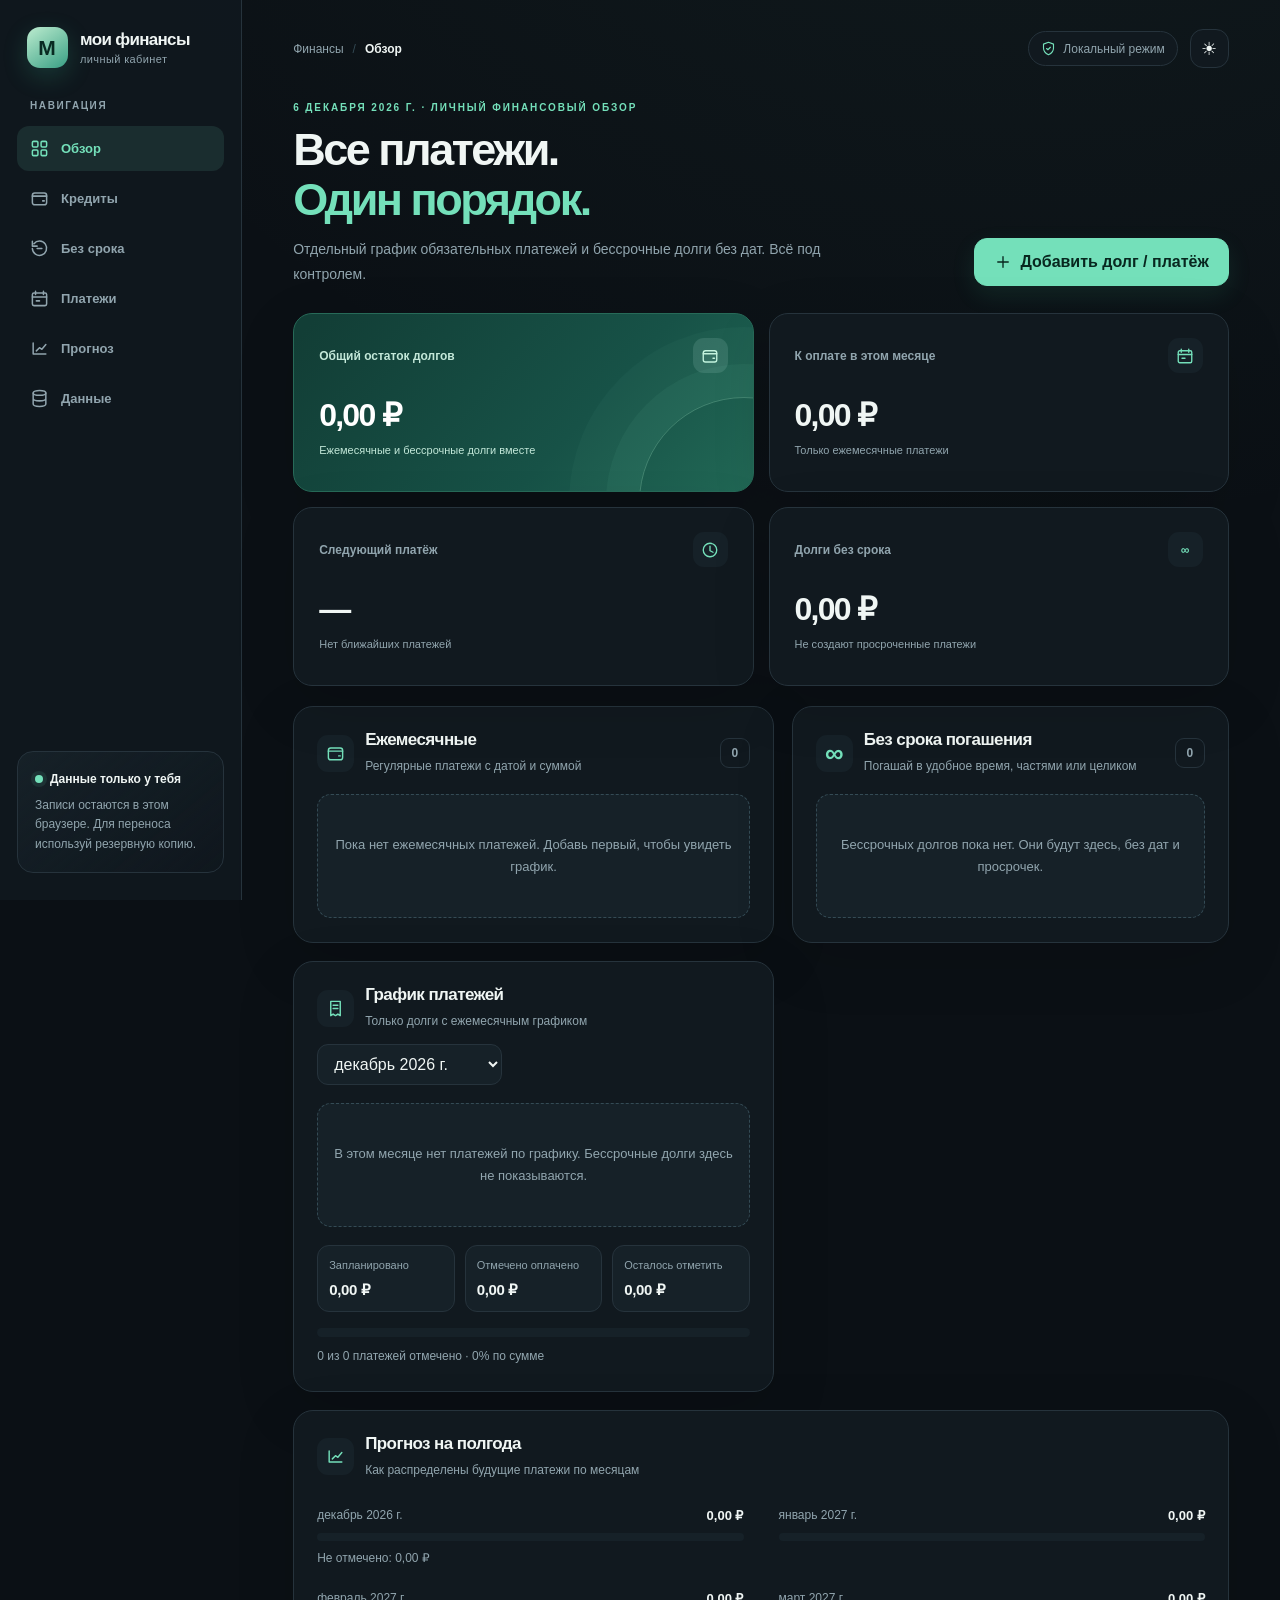
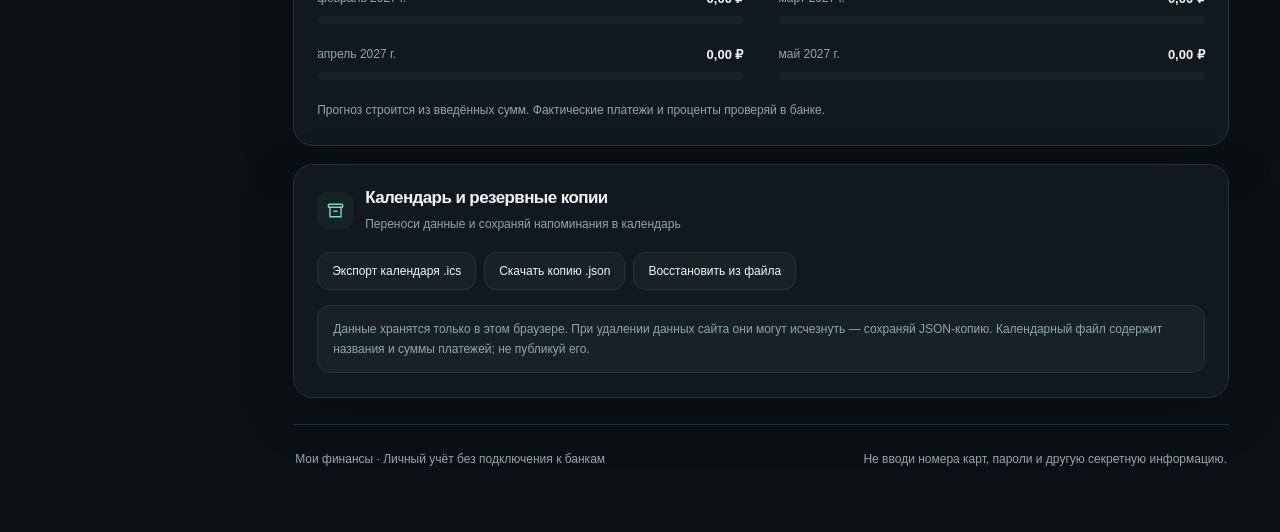
==== moi-finansy/index.html @ b788a139 "Separate monthly payment schedules from open-ended debts with partial repayments" ====
<!doctype html><html lang="ru"><head><meta charset="utf-8"><meta name="viewport" content="width=device-width,initial-scale=1"><meta name="theme-color" content="#0b1118"><title>Мои финансы</title><style>

:root{
  --bg:#0b1015;--surface:#11191f;--surface-2:#162128;--surface-hover:#1b2a31;
  --line:#26333c;--line-bright:#344b55;--text:#f0f6f4;--muted:#91a5ae;
  --accent:#74e0ba;--accent-2:#37b88f;--accent-dark:#08271f;
  --gold:#ebc17c;--danger:#ff9a92;--warning:#f8c976;
  --shadow:0 18px 60px rgba(0,0,0,.13);
  font-family:Inter,-apple-system,BlinkMacSystemFont,"Segoe UI",sans-serif;
  color:var(--text);background:var(--bg);color-scheme:dark
}
:root[data-theme="light"]{
  --bg:#f4f7f5;--surface:#ffffff;--surface-2:#f0f6f3;--surface-hover:#e8f1ec;
  --line:#dce6e1;--line-bright:#c3d9d0;--text:#132a29;--muted:#627b76;
  --accent:#117b5d;--accent-2:#139572;--accent-dark:#e3f5ed;
  --gold:#a9732a;--danger:#b33a31;--warning:#9d6916;
  --shadow:0 16px 35px rgba(35,65,54,.055);color-scheme:light
}
*,*::before,*::after{box-sizing:border-box}
html{scroll-behavior:smooth;scroll-padding-top:28px}
body{margin:0;min-height:100vh;background:radial-gradient(circle at 80% -30%,rgba(81,154,131,.1),transparent 40%),var(--bg)}
button,input,select{font:inherit}
button{cursor:pointer;border:1px solid transparent;border-radius:12px;padding:11px 14px;background:var(--surface-2);color:var(--text);transition:background .2s,transform .2s,border .2s}
button:hover{background:var(--surface-hover);border-color:var(--line-bright)}
button:active{transform:translateY(1px)}
button:focus-visible,input:focus-visible,select:focus-visible,a:focus-visible{outline:2px solid var(--accent);outline-offset:3px}
button.primary{background:var(--accent);border-color:var(--accent);color:var(--accent-dark);font-weight:750}
:root[data-theme="light"] button.primary{color:#fff}
button.primary:hover{filter:brightness(1.07);background:var(--accent)}
button.danger{color:var(--danger)}
button.danger:hover{background:rgba(230,87,81,.08);border-color:rgba(230,87,81,.3)}
a{color:inherit;text-decoration:none}
a:hover{color:var(--accent)}
.shell{display:grid;grid-template-columns:242px minmax(0,1fr);min-height:100vh}
.sidebar{position:sticky;top:0;height:100vh;padding:27px 17px;display:flex;flex-direction:column;gap:32px;border-right:1px solid var(--line);background:rgba(17,25,31,.87)}
:root[data-theme="light"] .sidebar{background:#fff}
.brand{display:flex;align-items:center;gap:12px;padding:0 10px}
.brand-mark{height:41px;width:41px;flex:none;border-radius:13px;display:grid;place-items:center;background:linear-gradient(145deg,#bceccf,#399f84);color:#092a22;font-size:21px;font-weight:850;box-shadow:0 8px 24px rgba(55,184,143,.22);letter-spacing:-.1em;padding-right:3px}
.brand-title{display:block;font-size:17px;letter-spacing:-.04em;font-weight:800}
.brand-sub{display:block;color:var(--muted);font-size:11px;letter-spacing:.035em;margin-top:3px}
.nav{display:flex;flex-direction:column;gap:5px}
.nav-group-title{padding:0 13px 10px;font-size:10px;letter-spacing:.16em;text-transform:uppercase;font-weight:800;color:var(--muted)}
.nav a{min-height:45px;display:flex;align-items:center;gap:12px;padding:12px 13px;border-radius:12px;color:var(--muted);font-weight:600;font-size:13px;transition:.2s}
.nav a:hover{color:var(--text);background:var(--surface-hover)}
.nav a.active{color:var(--accent);background:rgba(116,224,186,.11)}
:root[data-theme="light"] .nav a.active{background:#e6f5ee}
.nav svg{width:19px;height:19px;flex:none;stroke-width:1.9}
.side-bottom{margin-top:auto;padding:17px;border:1px solid var(--line);border-radius:16px;background:linear-gradient(140deg,var(--surface-2),transparent)}
.side-bottom .status-dot{display:inline-block;width:8px;height:8px;border-radius:50%;background:var(--accent);box-shadow:0 0 0 4px rgba(116,224,186,.09);margin-right:7px}
.side-bottom strong{font-size:12px}
.side-bottom p{color:var(--muted);font-size:12px;line-height:1.65;margin:9px 0 0}
.content{min-width:0;width:100%;max-width:1480px;margin:0 auto;padding:29px clamp(20px,4vw,65px) 54px}
.topbar{display:flex;align-items:center;justify-content:space-between;gap:16px;margin-bottom:34px}
.breadcrumb{font-size:12px;color:var(--muted);display:flex;align-items:center;gap:9px}
.breadcrumb .sep{color:var(--line-bright)}.breadcrumb strong{color:var(--text);font-weight:650}
.top-actions{display:flex;align-items:center;gap:12px}
.tiny-badge{display:inline-flex;align-items:center;gap:7px;border:1px solid var(--line);border-radius:999px;padding:9px 12px;background:var(--surface);font-size:12px;color:var(--muted)}
.tiny-badge svg{width:15px;height:15px;color:var(--accent)}
#themeToggle{width:39px;height:39px;padding:0;display:grid;place-items:center;border:1px solid var(--line);background:var(--surface);border-radius:13px;font-size:18px}
.hero{display:flex;justify-content:space-between;align-items:flex-end;gap:24px;margin-bottom:27px}
.eyebrow{font-size:10px;letter-spacing:.19em;text-transform:uppercase;color:var(--accent);font-weight:850;margin-bottom:12px}
h1,h2,h3,p{margin-top:0}
h1{font-size:clamp(29px,3.8vw,45px);letter-spacing:-.055em;line-height:1.1;margin-bottom:13px;font-weight:780}
h1 span{color:var(--accent)}
.hero-description{margin:0;color:var(--muted);font-size:14px;line-height:1.75;max-width:590px}
#add{display:inline-flex;align-items:center;gap:8px;white-space:nowrap;padding:14px 19px;border-radius:13px;box-shadow:0 9px 25px rgba(64,207,153,.11)}
#add svg{width:18px;height:18px}
.cards{display:grid;grid-template-columns:1.24fr 1fr 1fr;gap:15px;margin-bottom:20px}
.card{position:relative;overflow:hidden;min-height:179px;padding:24px 25px;border:1px solid var(--line);border-radius:19px;background:var(--surface);box-shadow:var(--shadow)}
.card.main-card{background:linear-gradient(132deg,#123e36 4%,#175247 62%,#27745d 120%);border-color:#276a58;color:#fff}
.card.main-card::after{position:absolute;content:"";height:210px;width:210px;right:-96px;bottom:-116px;border:1px solid rgba(178,247,209,.25);border-radius:50%;box-shadow:0 0 0 33px rgba(132,227,187,.05),0 0 0 70px rgba(132,227,187,.035)}
.metric-head{display:flex;align-items:center;justify-content:space-between;gap:8px;font-size:12px;color:var(--muted);font-weight:650}
.main-card .metric-head{color:#c3e8d9}
.metric-icon{height:35px;width:35px;border-radius:11px;display:grid;place-items:center;background:var(--surface-2);color:var(--accent)}
.metric-icon svg{width:18px;height:18px;stroke-width:1.8}
.main-card .metric-icon{background:rgba(215,250,232,.12);color:#c5f4df}
.card strong{position:relative;z-index:1;display:block;margin-top:24px;font-size:clamp(21px,2.5vw,32px);letter-spacing:-.055em;line-height:1.13;overflow-wrap:anywhere;font-weight:750}
.card .metric-caption{display:block;margin-top:11px;font-size:11px;color:var(--muted);min-height:16px}
.main-card .metric-caption{color:#c3e8d9}
.dashboard-grid{display:grid;grid-template-columns:1.1fr 1fr;gap:18px;align-items:start}
.panel{min-width:0;background:var(--surface);border:1px solid var(--line);border-radius:20px;padding:23px 23px 24px;box-shadow:var(--shadow)}
.panel[hidden]{display:none}
#alertsPanel{grid-column:1/-1;border-color:rgba(244,192,114,.27);background:linear-gradient(120deg,rgba(249,189,89,.055),var(--surface) 55%)}
.panel-head{display:flex;align-items:center;justify-content:space-between;gap:12px;margin-bottom:18px;flex-wrap:wrap}
.panel-heading{display:flex;align-items:center;gap:11px}
.section-icon{display:grid;place-items:center;width:37px;height:37px;flex:none;border-radius:11px;background:var(--surface-2);color:var(--accent)}
.section-icon svg{width:19px;height:19px}
h2{font-size:17px;font-weight:750;letter-spacing:-.035em;margin:0}
.panel-sub{color:var(--muted);font-size:12px;line-height:1.6;margin:7px 0 0}
.count-bubble{font-size:12px;font-weight:750;min-width:30px;text-align:center;padding:7px 10px;border:1px solid var(--line);border-radius:9px;color:var(--muted)}
#alertsPanel .section-icon{color:var(--warning);background:rgba(248,201,118,.1)}
#credits,#schedule{gap:10px}
.stack{display:grid;gap:10px}
.item{border:1px solid var(--line);border-radius:14px;padding:15px 16px;background:var(--surface-2);display:flex;align-items:center;justify-content:space-between;gap:14px;transition:border .2s,background .2s}
.item:hover{border-color:var(--line-bright)}
.item strong{font-size:13px;line-height:1.4;overflow-wrap:anywhere}
.item p{font-size:12px;line-height:1.65;margin:5px 0 0;color:var(--muted)}
.item .actions{display:flex;gap:6px;flex-wrap:wrap;justify-content:flex-end}
.item button{background:var(--surface);font-size:12px;padding:9px 11px;border:1px solid var(--line);white-space:nowrap}
.item button.primary{background:var(--accent);border-color:var(--accent);color:var(--accent-dark)}
:root[data-theme="light"] .item button.primary{color:#fff}
.empty{color:var(--muted);text-align:center;padding:39px 15px;border:1px dashed var(--line-bright);border-radius:14px;background:var(--surface-2);font-size:13px;line-height:1.7}
select{background:var(--surface-2);color:var(--text);border:1px solid var(--line);border-radius:11px;padding:10px 12px;max-width:100%;min-width:185px;outline:0}
input{background:var(--surface-2);color:var(--text);border:1px solid var(--line-bright);border-radius:11px;padding:12px 13px;width:100%}
input::placeholder{color:var(--muted)}
.progress{height:9px;background:var(--surface-2);border-radius:99px;overflow:hidden;margin-top:16px}
.progress>div{height:100%;background:linear-gradient(90deg,var(--accent-2),var(--accent));border-radius:99px;transition:width .3s}
.note{color:var(--muted);font-size:12px;line-height:1.7}
#monthStats .stat-grid{display:grid;grid-template-columns:repeat(3,minmax(0,1fr));gap:10px}
#monthStats .stat-cell{border:1px solid var(--line);border-radius:12px;background:var(--surface-2);padding:12px 11px;display:flex;flex-direction:column;gap:8px}
#monthStats .stat-cell span{font-size:11px;color:var(--muted);line-height:1.4}
#monthStats .stat-cell strong{font-size:15px;font-weight:750;letter-spacing:-.025em;overflow-wrap:anywhere}
#monthStats p{margin:9px 0 0}
.alert-line{padding:13px 0;border-top:1px solid var(--line);display:flex;align-items:center;justify-content:space-between;gap:12px}
.alert-line:first-child{border-top:0}
.alert-line strong{font-size:13px;overflow-wrap:anywhere}
.alert-line p{margin:5px 0 0}
.state-past{font-size:11px;color:var(--danger);margin-top:6px}
.state-soon{font-size:11px;color:var(--warning);margin-top:6px}
#forecastPanel,#backupPanel{grid-column:1/-1}
#forecast{display:grid;grid-template-columns:repeat(2,minmax(0,1fr));gap:3px 35px}
.forecast-line{padding:10px 0}
.forecast-head{display:flex;justify-content:space-between;gap:12px;font-size:12px;color:var(--muted)}
.forecast-head strong{color:var(--text);white-space:nowrap;font-size:13px}
.forecast-track{height:8px;border-radius:99px;background:var(--surface-2);margin-top:10px;overflow:hidden}
.forecast-track>div{background:linear-gradient(90deg,#279d7c,var(--accent));height:100%;border-radius:99px}
.forecast-line .note{margin-top:7px}
.toolbar{display:flex;gap:8px;flex-wrap:wrap}
.toolbar button{border:1px solid var(--line);font-size:12px}
.data-footer{background:var(--surface-2);border:1px solid var(--line);border-radius:13px;padding:13px 15px;margin-top:15px}
.data-footer .note{margin:0}
.footer{padding:24px 2px 8px;display:flex;justify-content:space-between;gap:15px;flex-wrap:wrap;border-top:1px solid var(--line);margin-top:26px}
.footer p{margin:0}
dialog{background:var(--surface);color:var(--text);border:1px solid var(--line-bright);border-radius:21px;padding:27px;width:min(94vw,500px);max-height:92vh;overflow-y:auto;box-shadow:0 32px 100px #0007}
dialog::backdrop{background:rgba(0,0,0,.72);backdrop-filter:blur(5px)}
form{display:grid;gap:14px}
form h2{font-size:21px;margin:0 0 8px}
label{display:grid;gap:7px;color:var(--muted);font-size:12px;font-weight:650}
form menu{display:flex;justify-content:flex-end;gap:8px;padding:0;margin:10px 0 0}
form .note{margin:0}
.sr{position:absolute;width:1px;height:1px;padding:0;overflow:hidden;clip:rect(0,0,0,0);white-space:nowrap;border:0}
@media(max-width:1180px){.shell{grid-template-columns:210px minmax(0,1fr)}.sidebar{padding:24px 12px}.cards{grid-template-columns:repeat(3,minmax(0,1fr))}.card{padding:21px 18px}.content{padding:27px 26px 48px}#monthStats .stat-grid{grid-template-columns:1fr}.stat-cell{min-width:0}}
@media(max-width:900px){
 .shell{display:block}.sidebar{position:relative;height:auto;padding:16px 20px 0;border-right:0;border-bottom:1px solid var(--line);gap:15px}
 .brand{padding:0}.nav{flex-direction:row;gap:5px;overflow:auto;scrollbar-width:none;padding:0 0 10px}
 .nav::-webkit-scrollbar{display:none}.nav a{white-space:nowrap;padding:9px 12px;min-height:38px;font-size:12px}
 .nav-group-title,.side-bottom{display:none}.content{padding:24px 21px 48px}
}
@media(max-width:660px){
 .content{padding:18px 15px 40px}.topbar{margin-bottom:27px}.top-actions{gap:7px}
 .tiny-badge{font-size:10px;padding:8px 10px}.breadcrumb{font-size:11px}
 .hero{align-items:flex-start;flex-direction:column;gap:19px;margin-bottom:22px}
 h1{font-size:33px}.hero-description{font-size:13px}
 #add{width:100%;justify-content:center}
 .cards{grid-template-columns:1fr;gap:10px;margin-bottom:12px}
 .card{min-height:132px;padding:20px}.card strong{margin-top:14px;font-size:29px}.card .metric-caption{margin-top:7px}
 .dashboard-grid{grid-template-columns:1fr;gap:12px}.panel{padding:18px 16px}
 .panel-head{align-items:flex-start}.panel-sub{font-size:11px}
 #forecast{grid-template-columns:1fr}.item{flex-direction:column;align-items:flex-start;gap:11px}
 .item .actions{justify-content:flex-start;width:100%}.item button{flex:0 1 auto}
 #monthStats .stat-grid{grid-template-columns:1fr}.toolbar{width:100%}.toolbar button{flex:1 1 130px}
 .footer{font-size:11px}.sidebar{padding:14px 15px 0}
}
@media(prefers-reduced-motion:reduce){html{scroll-behavior:auto}button,.item,.progress>div{transition:none}}


/* Separate monthly commitments and flexible debts */
.cards{grid-template-columns:1.18fr 1fr 1fr 1fr}
#openPanel .section-icon{font-size:26px;font-weight:650}
#openPanel .item{background:linear-gradient(120deg,rgba(116,224,186,.06),var(--surface-2))}
.debt-meta{display:flex;gap:8px;flex-wrap:wrap;margin-top:9px}
.debt-pill{display:inline-block;padding:5px 8px;font-size:10px;border:1px solid var(--line-bright);border-radius:999px;color:var(--muted)}
.debt-pill.open{color:var(--accent);background:rgba(116,224,186,.08)}
.manual-history{font-size:11px;line-height:1.6;color:var(--muted);padding-top:7px}
.manual-history button{padding:4px 7px;font-size:10px;margin-left:6px}
#monthlyFields{display:grid;gap:14px}
#monthlyFields[hidden]{display:none!important}
#repaymentDialog h2{margin-bottom:0}
@media(max-width:1300px){.cards{grid-template-columns:repeat(2,minmax(0,1fr))}}
@media(max-width:660px){.cards{grid-template-columns:1fr}}

</style></head><body>
<div class="shell">
<aside class="sidebar" aria-label="Навигация">
 <a href="#overview" class="brand" aria-label="Мои финансы — на главную">
  <div class="brand-mark" aria-hidden="true">M</div>
  <div><span class="brand-title">мои финансы</span><span class="brand-sub">личный кабинет</span></div>
 </a>
 <nav class="nav" aria-label="Разделы сайта">
  <div class="nav-group-title">Навигация</div>
  <a class="active" href="#overview"><svg viewBox="0 0 24 24" width="20" height="20" stroke-width="1.8" aria-hidden="true" fill="none" stroke="currentColor" stroke-linecap="round" stroke-linejoin="round"><rect x="3" y="3" width="7" height="7" rx="1.5"/><rect x="14" y="3" width="7" height="7" rx="1.5"/><rect x="3" y="14" width="7" height="7" rx="1.5"/><rect x="14" y="14" width="7" height="7" rx="1.5"/></svg><span>Обзор</span></a>
  <a href="#creditsPanel"><svg viewBox="0 0 24 24" width="20" height="20" stroke-width="1.8" aria-hidden="true" fill="none" stroke="currentColor" stroke-linecap="round" stroke-linejoin="round"><rect x="3" y="5" width="18" height="15" rx="3"/><path d="M3 9h18M16 15h2"/></svg><span>Кредиты</span></a>
  <a href="#openPanel"><svg viewBox="0 0 24 24" width="20" height="20" stroke-width="1.8" aria-hidden="true" fill="none" stroke="currentColor" stroke-linecap="round" stroke-linejoin="round"><path d="M3 12a9 9 0 1 0 2-6M3 3v6h6"/><path d="M9 12h6"/></svg><span>Без срока</span></a>
  <a href="#paymentsPanel"><svg viewBox="0 0 24 24" width="20" height="20" stroke-width="1.8" aria-hidden="true" fill="none" stroke="currentColor" stroke-linecap="round" stroke-linejoin="round"><rect x="3" y="5" width="18" height="16" rx="2"/><path d="M7 3v4M17 3v4M3 10h18M8 15h4"/></svg><span>Платежи</span></a>
  <a href="#forecastPanel"><svg viewBox="0 0 24 24" width="20" height="20" stroke-width="1.8" aria-hidden="true" fill="none" stroke="currentColor" stroke-linecap="round" stroke-linejoin="round"><path d="M4 19V5M4 19h16M8 15l4-4 3 2 5-6"/></svg><span>Прогноз</span></a>
  <a href="#backupPanel"><svg viewBox="0 0 24 24" width="20" height="20" stroke-width="1.8" aria-hidden="true" fill="none" stroke="currentColor" stroke-linecap="round" stroke-linejoin="round"><ellipse cx="12" cy="5" rx="8" ry="3"/><path d="M4 5v14c0 1.7 3.6 3 8 3s8-1.3 8-3V5M4 12c0 1.7 3.6 3 8 3s8-1.3 8-3"/></svg><span>Данные</span></a>
 </nav>
 <div class="side-bottom"><div><span class="status-dot"></span><strong>Данные только у тебя</strong></div><p>Записи остаются в этом браузере. Для переноса используй резервную копию.</p></div>
</aside>
<main class="content" id="overview">
 <div class="topbar">
  <div class="breadcrumb"><span>Финансы</span><span class="sep">/</span><strong>Обзор</strong></div>
  <div class="top-actions"><span class="tiny-badge"><svg viewBox="0 0 24 24" width="20" height="20" stroke-width="1.8" aria-hidden="true" fill="none" stroke="currentColor" stroke-linecap="round" stroke-linejoin="round"><path d="M12 22s8-4 8-11V5l-8-3-8 3v6c0 7 8 11 8 11Z"/><path d="m9 12 2 2 4-4"/></svg><span>Локальный режим</span></span><button id="themeToggle" title="Переключить тему" aria-label="Переключить цветовую тему">☀</button></div>
 </div>
 <header class="hero">
  <div><div class="eyebrow" id="todayText">Личный финансовый обзор</div><h1>Все платежи.<br><span>Один порядок.</span></h1><p class="hero-description">Отдельный график обязательных платежей и бессрочные долги без дат. Всё под контролем.</p></div>
  <button class="primary" id="add"><svg viewBox="0 0 24 24" width="20" height="20" stroke-width="1.8" aria-hidden="true" fill="none" stroke="currentColor" stroke-linecap="round" stroke-linejoin="round"><path d="M12 5v14M5 12h14"/></svg> Добавить долг / платёж</button>
 </header>
 <section class="cards" aria-label="Главные показатели">
  <div class="card main-card"><div class="metric-head"><span>Общий остаток долгов</span><span class="metric-icon"><svg viewBox="0 0 24 24" width="20" height="20" stroke-width="1.8" aria-hidden="true" fill="none" stroke="currentColor" stroke-linecap="round" stroke-linejoin="round"><rect x="3" y="5" width="18" height="15" rx="3"/><path d="M3 9h18M16 15h2"/></svg></span></div><strong id="total">0 ₽</strong><span class="metric-caption">Ежемесячные и бессрочные долги вместе</span></div>
  <div class="card"><div class="metric-head"><span>К оплате в этом месяце</span><span class="metric-icon"><svg viewBox="0 0 24 24" width="20" height="20" stroke-width="1.8" aria-hidden="true" fill="none" stroke="currentColor" stroke-linecap="round" stroke-linejoin="round"><rect x="3" y="5" width="18" height="16" rx="2"/><path d="M7 3v4M17 3v4M3 10h18M8 15h4"/></svg></span></div><strong id="monthly">0 ₽</strong><span class="metric-caption">Только ежемесячные платежи</span></div>
  <div class="card"><div class="metric-head"><span>Следующий платёж</span><span class="metric-icon"><svg viewBox="0 0 24 24" width="20" height="20" stroke-width="1.8" aria-hidden="true" fill="none" stroke="currentColor" stroke-linecap="round" stroke-linejoin="round"><circle cx="12" cy="12" r="9"/><path d="M12 7v6l4 2"/></svg></span></div><strong id="next">—</strong><span class="metric-caption" id="nextLabel">Только платежи по графику</span></div>
  <div class="card"><div class="metric-head"><span>Долги без срока</span><span class="metric-icon">∞</span></div><strong id="openTotal">0 ₽</strong><span class="metric-caption">Не создают просроченные платежи</span></div>
 </section>
 <div class="dashboard-grid">
  <section class="panel" id="alertsPanel" hidden><div class="panel-head"><div class="panel-heading"><span class="section-icon"><svg viewBox="0 0 24 24" width="20" height="20" stroke-width="1.8" aria-hidden="true" fill="none" stroke="currentColor" stroke-linecap="round" stroke-linejoin="round"><path d="M10.3 3.5 2.2 17.6a2 2 0 0 0 1.7 3h16.2a2 2 0 0 0 1.7-3L13.7 3.5a2 2 0 0 0-3.4 0Z"/><path d="M12 9v4M12 17h.01"/></svg></span><div><h2>Требуют внимания</h2><p class="panel-sub">Сроки ближайших платежей и даты без отметки об оплате</p></div></div></div><div id="alerts"></div><p class="note" style="margin:12px 0 0">Статусы основаны на твоих отметках, а не на информации банков.</p></section>
  <section class="panel" id="creditsPanel"><div class="panel-head"><div class="panel-heading"><span class="section-icon"><svg viewBox="0 0 24 24" width="20" height="20" stroke-width="1.8" aria-hidden="true" fill="none" stroke="currentColor" stroke-linecap="round" stroke-linejoin="round"><rect x="3" y="5" width="18" height="15" rx="3"/><path d="M3 9h18M16 15h2"/></svg></span><div><h2>Ежемесячные</h2><p class="panel-sub">Регулярные платежи с датой и суммой</p></div></div><span class="count-bubble" id="count">0</span></div><div class="stack" id="credits"></div></section>
  <section class="panel" id="openPanel"><div class="panel-head"><div class="panel-heading"><span class="section-icon" aria-hidden="true">∞</span><div><h2>Без срока погашения</h2><p class="panel-sub">Погашай в удобное время, частями или целиком</p></div></div><span class="count-bubble" id="openCount">0</span></div><div class="stack" id="openCredits"></div></section>
  <section class="panel" id="paymentsPanel"><div class="panel-head"><div class="panel-heading"><span class="section-icon"><svg viewBox="0 0 24 24" width="20" height="20" stroke-width="1.8" aria-hidden="true" fill="none" stroke="currentColor" stroke-linecap="round" stroke-linejoin="round"><path d="M6 3h12v18l-3-2-3 2-3-2-3 2V3Z"/><path d="M9 8h6M9 12h6"/></svg></span><div><h2>График платежей</h2><p class="panel-sub">Только долги с ежемесячным графиком</p></div></div><select id="month" aria-label="Выберите месяц"></select></div><div class="stack" id="schedule"></div><div id="monthStats" style="margin-top:18px"></div></section>
  <section class="panel" id="forecastPanel"><div class="panel-head"><div class="panel-heading"><span class="section-icon"><svg viewBox="0 0 24 24" width="20" height="20" stroke-width="1.8" aria-hidden="true" fill="none" stroke="currentColor" stroke-linecap="round" stroke-linejoin="round"><path d="M4 19V5M4 19h16M8 15l4-4 3 2 5-6"/></svg></span><div><h2>Прогноз на полгода</h2><p class="panel-sub">Как распределены будущие платежи по месяцам</p></div></div></div><div id="forecast"></div><p class="note" style="margin:10px 0 0">Прогноз строится из введённых сумм. Фактические платежи и проценты проверяй в банке.</p></section>
  <section class="panel" id="backupPanel"><div class="panel-head"><div class="panel-heading"><span class="section-icon"><svg viewBox="0 0 24 24" width="20" height="20" stroke-width="1.8" aria-hidden="true" fill="none" stroke="currentColor" stroke-linecap="round" stroke-linejoin="round"><rect x="3" y="4" width="18" height="4" rx="1"/><path d="M5 8v12h14V8M10 13h4"/></svg></span><div><h2>Календарь и резервные копии</h2><p class="panel-sub">Переноси данные и сохраняй напоминания в календарь</p></div></div></div><div class="toolbar"><button id="calendarExport" title="Скачать календарь с напоминаниями за 3 дня и за 1 день">Экспорт календаря .ics</button><button id="export">Скачать копию .json</button><button id="import">Восстановить из файла</button><input class="sr" type="file" accept="application/json,.json" id="file"></div><div class="data-footer"><p class="note">Данные хранятся только в этом браузере. При удалении данных сайта они могут исчезнуть — сохраняй JSON-копию. Календарный файл содержит названия и суммы платежей; не публикуй его.</p></div></section>
 </div>
 <footer class="footer"><p class="note">Мои финансы · Личный учёт без подключения к банкам</p><p class="note">Не вводи номера карт, пароли и другую секретную информацию.</p></footer>
</main></div>

<dialog id="editor"><form id="creditForm">
<h2 id="formTitle">Добавить обязательство</h2>
<input type="hidden" name="id">
<label>Тип обязательства<select name="type" id="debtType"><option value="monthly">Ежемесячный платёж</option><option value="open">Бессрочный долг</option></select></label>
<label>Название<input name="name" maxlength="80" required placeholder="Например, кредит или долг человеку"></label>
<label>Остаток долга, ₽<input name="balance" type="number" min="0" max="100000000000" step="0.01" required></label>
<div id="monthlyFields">
<label>Обязательный платёж в месяц, ₽<input name="payment" type="number" min="0.01" max="100000000000" step="0.01" required></label>
<label>День платежа (1–31)<input name="day" type="number" min="1" max="31" required></label>
<label>Дата последнего платежа (необязательно)<input name="end" type="date"></label>
</div>
<p class="note" id="creditHint">Ежемесячные платежи появляются в графике. Отметка «Оплачено» не меняет остаток кредита: корректируй его по данным банка.</p>
<menu><button type="button" id="cancel">Отмена</button><button class="primary" type="submit">Сохранить</button></menu></form></dialog>
<dialog id="repaymentDialog"><form id="repaymentForm">
<h2 id="repaymentTitle">Погасить долг</h2><input type="hidden" name="creditId">
<p class="note" id="repaymentBalance"></p>
<label>Сумма погашения, ₽<input name="amount" type="number" min="0.01" step="0.01" required></label>
<label>Дата погашения<input name="date" type="date" required></label>
<p class="note">Операция уменьшит остаток долга и появится в истории. Она не создаёт банковский перевод.</p>
<menu><button type="button" id="repaymentCancel">Отмена</button><button class="primary" type="submit">Записать платёж</button></menu>
</form></dialog>
<script>
(function app(){
 "use strict";
 const KEY="mao-finance-v1";
 const $=id=>document.getElementById(id);
 const money=n=>new Intl.NumberFormat("ru-RU",{style:"currency",currency:"RUB",maximumFractionDigits:2}).format(n);
 const node=(tag,txt,cls)=>{const el=document.createElement(tag);if(txt!==undefined)el.textContent=txt;if(cls)el.className=cls;return el};
 const btn=(txt,fn,cls)=>{const b=node("button",txt,cls);b.type="button";b.addEventListener("click",fn);return b};
 const today=()=>new Date();
 const monthKey=(y,m)=>`${y}-${String(m+1).padStart(2,"0")}`;
 const localDate=d=>`${d.getFullYear()}-${String(d.getMonth()+1).padStart(2,"0")}-${String(d.getDate()).padStart(2,"0")}`;
 const validDate=s=>typeof s==="string"&&/^\d{4}-\d{2}-\d{2}$/.test(s)&&!Number.isNaN(new Date(s+"T12:00:00").getTime())&&localDate(new Date(s+"T12:00:00"))===s;
 const round=n=>Math.round((n+Number.EPSILON)*100)/100;
 const isMonthly=c=>c.type!=="open";
 const isOpen=c=>c.type==="open";
 function validate(raw){
   if(!raw||!Array.isArray(raw.credits)||raw.credits.length>1000||!raw.paid||typeof raw.paid!=="object"||Array.isArray(raw.paid))throw Error("Некорректный файл резервной копии");
   const seen=new Set();
   const credits=raw.credits.map(c=>{
     if(!c||typeof c.id!=="string"||!/^[-\w]{1,80}$/.test(c.id)||seen.has(c.id)||typeof c.name!=="string"||!c.name.trim()||c.name.length>80||!Number.isFinite(c.balance)||c.balance<0||c.balance>1e11)throw Error("Некорректная запись о долге");
     seen.add(c.id);
     const type=c.type??"monthly";
     if(type!=="monthly"&&type!=="open")throw Error("Неизвестный вид долга");
     if(type==="monthly"){
       if(!Number.isFinite(c.payment)||c.payment<=0||c.payment>1e11||!Number.isInteger(c.day)||c.day<1||c.day>31||!(c.end==null||c.end===""||validDate(c.end)))throw Error("Неверный ежемесячный платёж");
       return {id:c.id,name:c.name.trim(),type,balance:c.balance,payment:c.payment,day:c.day,end:c.end||""};
     }
     return {id:c.id,name:c.name.trim(),type,balance:c.balance,payment:0,day:0,end:""};
   });
   const paid={};
   for(const [key,v] of Object.entries(raw.paid)){
     if(!/^[-\w]{1,80}:\d{4}-\d{2}$/.test(key)||typeof v!=="boolean")throw Error("Некорректные отметки об оплате");
     if(seen.has(key.split(":")[0]))paid[key]=v;
   }
   const payments=raw.repayments??[];
   if(!Array.isArray(payments)||payments.length>20000)throw Error("Некорректная история");
   const paymentIds=new Set();
   const repayments=payments.map(p=>{
     if(!p||typeof p.id!=="string"||!/^[-\w]{1,80}$/.test(p.id)||paymentIds.has(p.id)||!seen.has(p.creditId)||!Number.isFinite(p.amount)||p.amount<=0||p.amount>1e11||!validDate(p.date))throw Error("Некорректная запись погашения");
     paymentIds.add(p.id);
     return {id:p.id,creditId:p.creditId,amount:p.amount,date:p.date};
   });
   return {credits,paid,repayments};
 }
 let data;
 let storageError=false;
 try{const s=localStorage.getItem(KEY);data=s?validate(JSON.parse(s)):{credits:[],paid:{},repayments:[]}}
 catch(err){
   if(localStorage.getItem(KEY)!==null){storageError=true;data={credits:[],paid:{},repayments:[]};setTimeout(()=>alert("Не удалось прочитать сохранённые данные. Создайте резервную копию текущего хранилища перед изменениями. Запись временно отключена: "+err.message),0)}
   else data={credits:[],paid:{},repayments:[]};
 }
 function save(){
   if(storageError){alert("Запись отключена из-за ошибки чтения данных. Не перезагружайте страницу и сделайте копию вручную.");return false}
   try{localStorage.setItem(KEY,JSON.stringify(data));render();return true}
   catch(err){alert("Не удалось сохранить данные на устройстве: "+err.message);return false}
 }
 const due=(c,y,m)=>new Date(y,m,Math.min(c.day,new Date(y,m+1,0).getDate()));
 const isActive=(c,d)=>isMonthly(c)&&c.balance>0&&(!c.end||d<=new Date(c.end+"T23:59:59"));
 const paidKey=(c,y,m)=>`${c.id}:${monthKey(y,m)}`;
 const monthRows=(y,m)=>data.credits.filter(isMonthly).map(c=>({c,d:due(c,y,m)})).filter(({c,d})=>isActive(c,d)).sort((a,b)=>a.d-b.d);
 const dayDiff=(a,b)=>Math.round((Date.UTC(a.getFullYear(),a.getMonth(),a.getDate())-Date.UTC(b.getFullYear(),b.getMonth(),b.getDate()))/86400000);
 const currentMonth=()=>{const d=today();return [d.getFullYear(),d.getMonth()]};
 const originalTypes=["monthly","open"];
 const modal=$("editor"),form=$("creditForm"),monthlyFields=$("monthlyFields");
 const syncType=()=>{
   const open=form.elements.type.value==="open";
   monthlyFields.hidden=open;
   form.elements.payment.required=!open;
   form.elements.day.required=!open;
   $("creditHint").textContent=open?"Бессрочный долг не имеет даты обязательного платежа и не считается просроченным. Погашение можно записывать частями.":"Ежемесячные платежи попадают в график. Отметка «Оплачено» не уменьшает остаток кредита — обновляй его по данным банка.";
 };
 $("debtType").onchange=syncType;
 function edit(c){
   form.reset();
   form.elements.id.value=c?.id||"";
   form.elements.type.value=c?.type||"monthly";
   form.elements.name.value=c?.name||"";
   form.elements.balance.value=c?.balance??"";
   form.elements.payment.value=isMonthly(c||{type:"monthly"})?(c?.payment??""):"";
   form.elements.day.value=isMonthly(c||{type:"monthly"})?(c?.day??""):"";
   form.elements.end.value=c?.end||"";
   $("formTitle").textContent=c?"Изменить обязательство":"Добавить обязательство";
   syncType();
   modal.showModal();
 }
 $("add").onclick=()=>edit(null);
 $("cancel").onclick=()=>modal.close();
 form.onsubmit=e=>{
   e.preventDefault();
   const f=e.currentTarget;
   const id=f.elements.id.value||("c"+Date.now().toString(36)+Math.random().toString(36).slice(2,9));
   const type=f.elements.type.value;
   const c={id,type,name:f.elements.name.value.trim(),balance:Number(f.elements.balance.value),payment:type==="monthly"?Number(f.elements.payment.value):0,day:type==="monthly"?Number(f.elements.day.value):0,end:type==="monthly"?f.elements.end.value:""};
   try{validate({credits:[c],paid:{},repayments:[]})}catch(err){alert(err.message);return}
   const old=data.credits.findIndex(x=>x.id===id);
   const snapshot=JSON.stringify(data);
   if(old<0)data.credits.push(c);
   else data.credits[old]=c;
   if(save())modal.close();
   else data=JSON.parse(snapshot);
 };
 function deleteCredit(c){
   if(!confirm(`Удалить «${c.name}» вместе со всеми отметками и историей погашений?`))return;
   const snapshot=JSON.stringify(data);
   data.credits=data.credits.filter(x=>x.id!==c.id);
   data.repayments=data.repayments.filter(x=>x.creditId!==c.id);
   for(const key of Object.keys(data.paid))if(key.startsWith(c.id+":"))delete data.paid[key];
   if(!save())data=JSON.parse(snapshot);
 }
 function pay(c){
   if(c.balance<=0)return;
   const f=$("repaymentForm");f.reset();
   f.elements.creditId.value=c.id;
   f.elements.date.value=localDate(today());
   f.elements.amount.max=c.balance;
   $("repaymentTitle").textContent="Погасить: "+c.name;
   $("repaymentBalance").textContent="Остаток до платежа: "+money(c.balance);
   $("repaymentDialog").showModal();
 }
 $("repaymentCancel").onclick=()=>$("repaymentDialog").close();
 $("repaymentForm").onsubmit=e=>{
   e.preventDefault();
   const f=e.currentTarget;
   const c=data.credits.find(x=>x.id===f.elements.creditId.value);
   const amount=round(Number(f.elements.amount.value)),date=f.elements.date.value;
   if(!c||!isOpen(c)||!Number.isFinite(amount)||amount<=0||amount>round(c.balance)||!validDate(date)){alert("Проверь сумму и дату погашения. Сумма не может быть больше остатка.");return}
   const snapshot=JSON.stringify(data);
   c.balance=round(c.balance-amount);
   data.repayments.push({id:"p"+Date.now().toString(36)+Math.random().toString(36).slice(2,9),creditId:c.id,amount,date});
   if(save())$("repaymentDialog").close();else data=JSON.parse(snapshot);
 };
 function undoRepayment(c,p){
   if(!confirm(`Отменить погашение ${money(p.amount)} от ${p.date}? Остаток долга увеличится.`))return;
   const snapshot=JSON.stringify(data);
   c.balance=round(c.balance+p.amount);
   data.repayments=data.repayments.filter(x=>x.id!==p.id);
   if(!save())data=JSON.parse(snapshot);
 }
 function showCredits(){
   const monthlyRoot=$("credits"),openRoot=$("openCredits");
   monthlyRoot.replaceChildren();openRoot.replaceChildren();
   const monthly=data.credits.filter(isMonthly),open=data.credits.filter(isOpen);
   $("count").textContent=String(monthly.length);
   $("openCount").textContent=String(open.length);
   if(!monthly.length)monthlyRoot.append(node("div","Пока нет ежемесячных платежей. Добавь первый, чтобы увидеть график.","empty"));
   if(!open.length)openRoot.append(node("div","Бессрочных долгов пока нет. Они будут здесь, без дат и просрочек.","empty"));
   for(const c of monthly){
     const item=node("div",undefined,"item"),left=node("div"),actions=node("div",undefined,"actions");
     left.append(node("strong",c.name),node("p",`${money(c.balance)} остаток · ${money(c.payment)} в месяц · ${c.day}-е число`,"muted"));
     if(c.end)left.append(node("p","Последний платёж по плану: "+c.end,"note"));
     actions.append(btn("Изменить",()=>edit(c)),btn("Удалить",()=>deleteCredit(c),"danger"));
     item.append(left,actions);monthlyRoot.append(item);
   }
   for(const c of open){
     const item=node("div",undefined,"item"),left=node("div"),actions=node("div",undefined,"actions");
     const pill=node("span",c.balance>0?"Без срока":"Погашен","debt-pill open");
     const line=node("div",undefined,"debt-meta");line.append(pill);
     left.append(node("strong",c.name),node("p","Остаток: "+money(c.balance),"muted"),line);
     const records=data.repayments.filter(p=>p.creditId===c.id).sort((a,b)=>b.date.localeCompare(a.date));
     if(records.length){
       const history=node("div",undefined,"manual-history");
       history.append(node("span",`История: ${records.length} погашений`));
       for(const p of records.slice(0,4)){
         const r=node("div",`${p.date} · −${money(p.amount)}`);
         r.append(btn("Отменить",()=>undoRepayment(c,p)));
         history.append(r);
       }
       if(records.length>4)history.append(node("div",`Ещё ${records.length-4} операций в резервной копии`));
       left.append(history);
     }
     if(c.balance>0)actions.append(btn("Погасить часть",()=>pay(c),"primary"));
     actions.append(btn("Изменить",()=>edit(c)),btn("Удалить",()=>deleteCredit(c),"danger"));
     item.append(left,actions);openRoot.append(item);
   }
 }
 function renderSchedule(){
   const [y,m]=($("month").value||monthKey(...currentMonth())).split("-").map(Number),mm=m-1;
   const rows=monthRows(y,mm),root=$("schedule");root.replaceChildren();
   const planned=rows.reduce((s,{c})=>s+c.payment,0);
   const paidRows=rows.filter(({c})=>data.paid[paidKey(c,y,mm)]);
   const settled=paidRows.reduce((s,{c})=>s+c.payment,0);
   if(!rows.length)root.append(node("div","В этом месяце нет платежей по графику. Бессрочные долги здесь не показываются.","empty"));
   for(const {c,d} of rows){
     const key=paidKey(c,y,mm),checked=!!data.paid[key],item=node("div",undefined,"item"),left=node("div"),dateText=d.toLocaleDateString("ru-RU",{day:"numeric",month:"long"});
     left.append(node("strong",`${dateText} · ${c.name}`),node("p",money(c.payment),"muted"));
     if(!checked){
       const days=dayDiff(d,today());
       let alertText="";
       if(days<0)alertText="Дата прошла · оплата не отмечена";
       else if(days===0)alertText="Срок сегодня";
       else if(days<=3)alertText=`Через ${days} дн.`;
       if(alertText)left.append(node("div",alertText,days<0?"state-past":"state-soon"));
     }
     const action=btn(checked?"✓ Оплачено":"Отметить оплату",()=>{
       const previous=data.paid[key];
       data.paid[key]=!previous;
       if(!save())data.paid[key]=previous;
     },checked?"primary":"");
     item.append(left,action);root.append(item);
   }
   const stats=$("monthStats");stats.replaceChildren();
   const grid=node("div",undefined,"stat-grid");
   for(const [label,value] of [["Запланировано",planned],["Отмечено оплачено",settled],["Осталось отметить",planned-settled]]){
     const box=node("div",undefined,"stat-cell");
     box.append(node("span",label),node("strong",money(value)));grid.append(box);
   }
   const track=node("div",undefined,"progress"),fill=node("div");
   const pct=planned?Math.round(settled/planned*100):0;
   fill.style.width=Math.min(100,pct)+"%";track.append(fill);
   stats.append(grid,track,node("p",`${paidRows.length} из ${rows.length} платежей отмечено · ${pct}% по сумме`,"note"));
 }
 function renderAlerts(){
   const root=$("alerts");root.replaceChildren();
   const now=today(),items=[];
   for(let off=0;off<=1;off++){
     const first=new Date(now.getFullYear(),now.getMonth()+off,1),y=first.getFullYear(),m=first.getMonth();
     for(const {c,d} of monthRows(y,m)){
       if(data.paid[paidKey(c,y,m)])continue;
       const days=dayDiff(d,now);
       if(days<=3&&(days>=0||off===0))items.push({c,d,days});
     }
   }
   items.sort((a,b)=>a.days-b.days);
   $("alertsPanel").hidden=items.length===0;
   for(const {c,d,days} of items.slice(0,12)){
     const line=node("div",undefined,"alert-line"),left=node("div");
     const label=days<0?"Дата прошла, оплата не отмечена":days===0?"Срок сегодня":`Через ${days} дн.`;
     left.append(node("strong",c.name),node("p",d.toLocaleDateString("ru-RU",{day:"numeric",month:"long"})+" · "+label,"note"));
     line.append(left,node("strong",money(c.payment),days<0?"state-past":""));root.append(line);
   }
   if(items.length>12)root.append(node("p",`И ещё ${items.length-12} платежей`,"note"));
 }
 function renderForecast(){
   const root=$("forecast");root.replaceChildren();
   const now=today(),rows=[];
   for(let offset=0;offset<6;offset++){
     const d=new Date(now.getFullYear(),now.getMonth()+offset,1),y=d.getFullYear(),m=d.getMonth(),list=monthRows(y,m);
     rows.push({d,planned:list.reduce((s,{c})=>s+c.payment,0),unmarked:list.filter(({c})=>!data.paid[paidKey(c,y,m)]).reduce((s,{c})=>s+c.payment,0)});
   }
   const biggest=Math.max(1,...rows.map(r=>r.planned));
   for(const r of rows){
     const line=node("div",undefined,"forecast-line"),head=node("div",undefined,"forecast-head");
     head.append(node("span",r.d.toLocaleDateString("ru-RU",{month:"long",year:"numeric"})),node("strong",money(r.planned)));
     const track=node("div",undefined,"forecast-track"),bar=node("div");
     bar.style.width=(r.planned/biggest*100)+"%";track.append(bar);line.append(head,track);
     if(r.d.getFullYear()===now.getFullYear()&&r.d.getMonth()===now.getMonth())line.append(node("div","Не отмечено: "+money(r.unmarked),"note"));
     root.append(line);
   }
 }
 function render(){
   const now=today(),y=now.getFullYear(),m=now.getMonth();
   const monthly=monthRows(y,m);
   const outstanding=monthly.filter(({c})=>!data.paid[paidKey(c,y,m)]).reduce((sum,{c})=>sum+c.payment,0);
   const openBalance=data.credits.filter(isOpen).reduce((sum,c)=>sum+c.balance,0);
   $("total").textContent=money(data.credits.reduce((s,c)=>s+c.balance,0));
   $("openTotal").textContent=money(openBalance);
   $("monthly").textContent=money(outstanding);
   let upcoming=[];
   for(let off=0;off<24;off++){
     const dt=new Date(y,m+off,1),yy=dt.getFullYear(),mm=dt.getMonth();
     const found=monthRows(yy,mm).filter(({c,d})=>!data.paid[paidKey(c,yy,mm)]&&(off>0||dayDiff(d,now)>=0));
     if(found.length){upcoming=found;break}
   }
   $("next").textContent=upcoming.length?upcoming[0].d.toLocaleDateString("ru-RU",{day:"numeric",month:"short"}):"—";
   $("nextLabel").textContent=upcoming.length?upcoming[0].c.name:"Нет ближайших платежей";
   showCredits();renderSchedule();renderAlerts();renderForecast();
 }
 const select=$("month"),now=today();
 for(let i=-3;i<24;i++){
   const d=new Date(now.getFullYear(),now.getMonth()+i,1),option=node("option",d.toLocaleDateString("ru-RU",{month:"long",year:"numeric"}));
   option.value=monthKey(d.getFullYear(),d.getMonth());
   if(i===0)option.selected=true;
   select.append(option);
 }
 select.onchange=renderSchedule;
 function download(blob,filename){
   const url=URL.createObjectURL(blob),a=document.createElement("a");
   a.href=url;a.download=filename;document.body.append(a);a.click();a.remove();
   setTimeout(()=>URL.revokeObjectURL(url),2000);
 }
 $("export").onclick=()=>download(new Blob([JSON.stringify(data,null,2)],{type:"application/json"}),"moi-finansy-backup-"+localDate(today())+".json");
 $("import").onclick=()=>$("file").click();
 $("file").onchange=async e=>{
   const file=e.target.files?.[0];if(!file)return;
   try{
     if(file.size>2e6)throw Error("Файл слишком большой");
     const incoming=validate(JSON.parse(await file.text()));
     if(confirm("Импорт заменит все текущие записи, график и историю погашений. Сначала сохрани резервную копию. Продолжить?")){
       const old=data;data=incoming;storageError=false;
       if(!save())data=old;
     }
   }catch(err){alert("Не удалось импортировать: "+err.message)}
   e.target.value="";
 };
 const icsEscape=s=>String(s).replace(/\\/g,"\\\\").replace(/\n/g,"\\n").replace(/;/g,"\\;").replace(/,/g,"\\,");
 const calDate=d=>`${d.getFullYear()}${String(d.getMonth()+1).padStart(2,"0")}${String(d.getDate()).padStart(2,"0")}`;
 $("calendarExport").onclick=()=>{
   const now=today(),stamp=now.toISOString().replace(/[-:]/g,"").replace(/\.\d{3}/,"");
   const lines=["BEGIN:VCALENDAR","VERSION:2.0","PRODID:-//Moi Finances//Payments//RU","CALSCALE:GREGORIAN","METHOD:PUBLISH","X-WR-CALNAME:Мои финансы — ежемесячные платежи"];
   let count=0;
   for(let off=0;off<12;off++){
     const dt=new Date(now.getFullYear(),now.getMonth()+off,1),y=dt.getFullYear(),m=dt.getMonth();
     for(const {c,d} of monthRows(y,m)){
       if(dayDiff(d,now)<0||data.paid[paidKey(c,y,m)])continue;
       const end=new Date(d.getFullYear(),d.getMonth(),d.getDate()+1);
       lines.push("BEGIN:VEVENT","UID:"+c.id+"-"+calDate(d)+"@moi-finansy.local","DTSTAMP:"+stamp,"DTSTART;VALUE=DATE:"+calDate(d),"DTEND;VALUE=DATE:"+calDate(end),"SUMMARY:"+icsEscape("Платёж: "+c.name),"DESCRIPTION:"+icsEscape("Плановый платёж: "+money(c.payment)+". Уточни сумму и дату в банке."));
       for(const days of [3,1])lines.push("BEGIN:VALARM","ACTION:DISPLAY","TRIGGER:-P"+days+"D","DESCRIPTION:"+icsEscape("Скоро платёж: "+c.name),"END:VALARM");
       lines.push("END:VEVENT");count++;
     }
   }
   if(!count){alert("Нет будущих ежемесячных платежей для календаря.");return}
   lines.push("END:VCALENDAR");
   download(new Blob([lines.join("\r\n")+"\r\n"],{type:"text/calendar;charset=utf-8"}),"moi-finansy-calendar.ics");
   alert("Экспортировано "+count+" событий. Бессрочные долги не попали в календарь. Для уведомлений импортируй файл в приложение календаря.");
 };
 render();
})();
</script>
<script>
(()=>{
 "use strict";
 const toggle=document.getElementById("themeToggle");
 const themeKey="mao-finance-theme";
 function setTheme(value){
   document.documentElement.dataset.theme=value;
   toggle.textContent=value==="light"?"☾":"☀";
   toggle.setAttribute("aria-label",value==="light"?"Включить тёмную тему":"Включить светлую тему");
 }
 let saved="dark";
 try{saved=localStorage.getItem(themeKey)==="light"?"light":"dark"}catch{}
 setTheme(saved);
 toggle.addEventListener("click",()=>{
   const next=document.documentElement.dataset.theme==="light"?"dark":"light";
   setTheme(next);
   try{localStorage.setItem(themeKey,next)}catch{}
 });
 document.getElementById("todayText").textContent=
   new Date().toLocaleDateString("ru-RU",{day:"numeric",month:"long",year:"numeric"})+" · Личный финансовый обзор";
 const links=[...document.querySelectorAll(".nav a")];
 links.forEach(a=>a.addEventListener("click",()=>{
   links.forEach(x=>x.classList.toggle("active",x===a));
 }));
})();
</script></body></html>
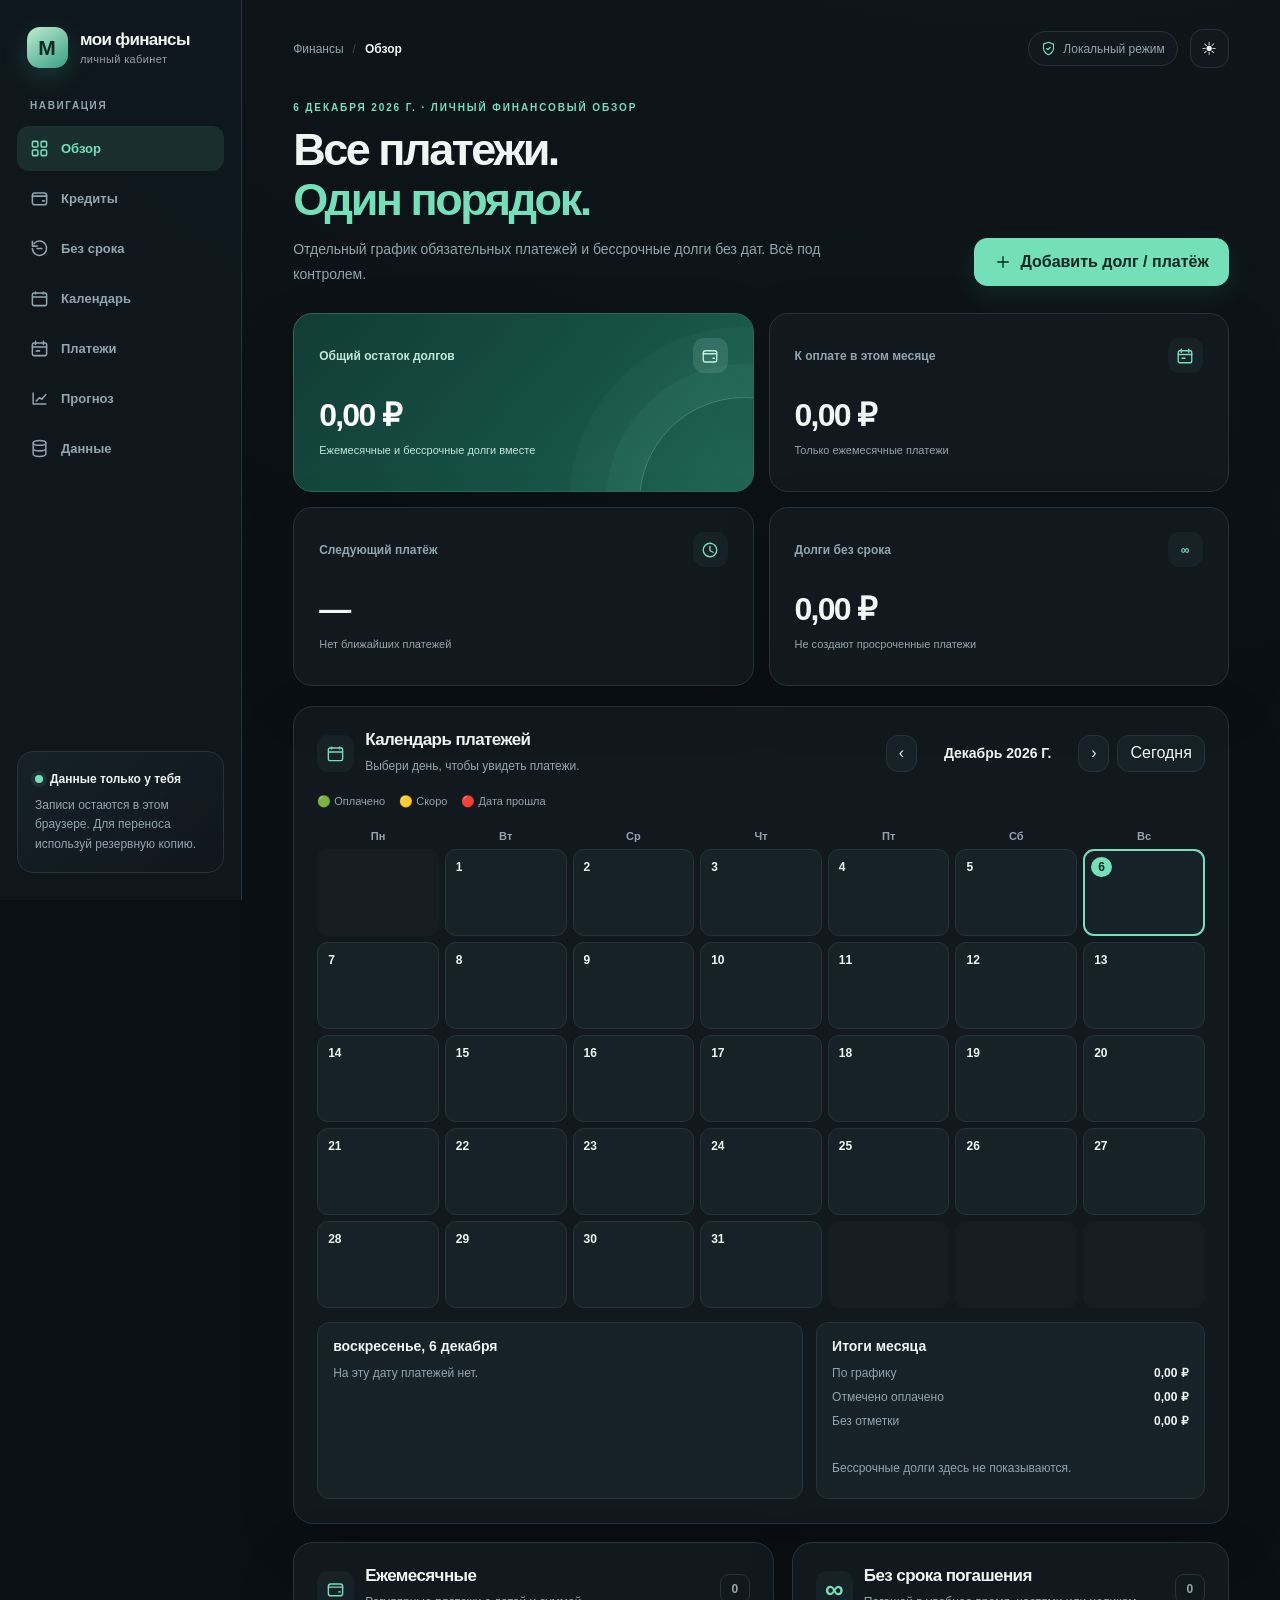
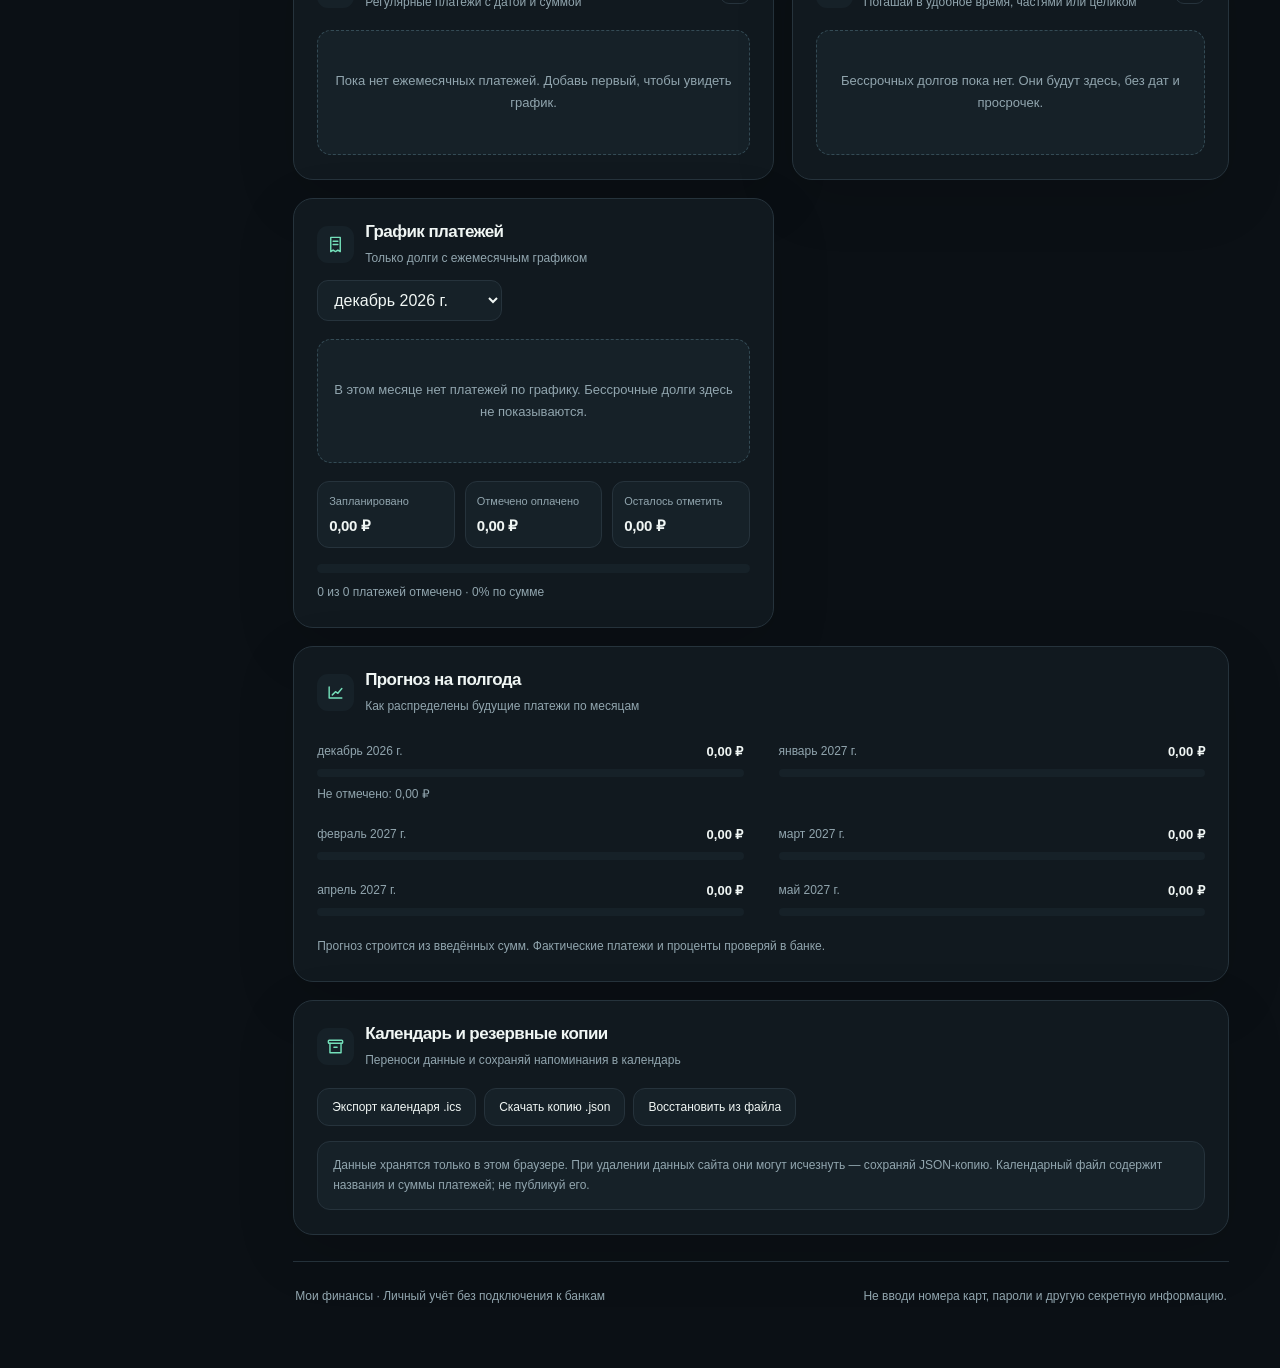
==== commit d3fc749f: "Add visual payment calendar and selectable daily reminders" ====
--- a/moi-finansy/index.html
+++ b/moi-finansy/index.html
@@ -179,6 +179,12 @@
 @media(max-width:1300px){.cards{grid-template-columns:repeat(2,minmax(0,1fr))}}
 @media(max-width:660px){.cards{grid-template-columns:1fr}}
 
+
+.calendar-panel{grid-column:1/-1}.calendar-nav{display:flex;align-items:center;gap:8px;flex-wrap:wrap}.calendar-nav button{border:1px solid var(--line);padding:8px 12px;min-height:37px}.calendar-nav strong{min-width:145px;text-align:center;text-transform:capitalize;font-size:14px}.calendar-legend{color:var(--muted);font-size:11px;margin-bottom:14px}
+.calendar-weekdays,.calendar-cells{display:grid;grid-template-columns:repeat(7,minmax(0,1fr));gap:6px}.calendar-weekdays span{padding:7px;text-align:center;color:var(--muted);font-size:11px;font-weight:700}
+.cal-blank,.cal-date{min-width:0;min-height:87px;border-radius:11px}.cal-blank{background:rgba(128,128,128,.035)}.cal-date{border:1px solid var(--line);background:var(--surface-2);padding:10px;display:flex;flex-direction:column;align-items:flex-start;gap:5px;text-align:left;overflow:hidden}.cal-date:hover{border-color:var(--accent)}.cal-date.selected{outline:2px solid var(--accent);outline-offset:-2px}.cal-date.today .day-num{background:var(--accent);color:var(--accent-dark);border-radius:50%;padding:3px 7px;margin:-3px}.day-num{font-weight:750;font-size:12px}.day-price{font-weight:700;font-size:11px;overflow-wrap:anywhere}.day-dot{width:8px;height:8px;border-radius:50%;background:var(--accent);margin-top:auto}.cal-date.soon .day-dot{background:var(--warning)}.cal-date.late .day-dot{background:var(--danger)}
+.calendar-under{display:grid;grid-template-columns:1.25fr 1fr;gap:13px;margin-top:14px}.calendar-detail{border-radius:12px;padding:15px;border:1px solid var(--line);background:var(--surface-2)}.calendar-detail h3{font-size:14px;margin:0 0 12px}.calendar-detail p{font-size:12px;color:var(--muted);margin:8px 0}.calendar-entry{display:flex;align-items:center;justify-content:space-between;gap:10px;border-top:1px solid var(--line);padding:10px 0}.calendar-entry strong{font-size:13px}.calendar-entry button{font-size:11px;white-space:nowrap;padding:8px 10px}.calendar-sum{display:flex;justify-content:space-between;gap:10px;margin:10px 0;font-size:12px}.calendar-sum span{color:var(--muted)}
+@media(max-width:660px){.calendar-nav{width:100%;justify-content:space-between}.calendar-weekdays,.calendar-cells{gap:3px}.calendar-weekdays span{padding:5px 0;font-size:10px}.cal-blank,.cal-date{min-height:57px;border-radius:7px}.cal-date{padding:6px 2px;align-items:center;gap:4px}.day-num{font-size:11px}.day-price{font-size:8px;text-align:center}.day-dot{width:6px;height:6px;margin-top:1px}.calendar-under{grid-template-columns:1fr}.calendar-entry{align-items:flex-start}.calendar-detail{padding:12px}}
 </style></head><body>
 <div class="shell">
 <aside class="sidebar" aria-label="Навигация">
@@ -191,6 +197,7 @@
   <a class="active" href="#overview"><svg viewBox="0 0 24 24" width="20" height="20" stroke-width="1.8" aria-hidden="true" fill="none" stroke="currentColor" stroke-linecap="round" stroke-linejoin="round"><rect x="3" y="3" width="7" height="7" rx="1.5"/><rect x="14" y="3" width="7" height="7" rx="1.5"/><rect x="3" y="14" width="7" height="7" rx="1.5"/><rect x="14" y="14" width="7" height="7" rx="1.5"/></svg><span>Обзор</span></a>
   <a href="#creditsPanel"><svg viewBox="0 0 24 24" width="20" height="20" stroke-width="1.8" aria-hidden="true" fill="none" stroke="currentColor" stroke-linecap="round" stroke-linejoin="round"><rect x="3" y="5" width="18" height="15" rx="3"/><path d="M3 9h18M16 15h2"/></svg><span>Кредиты</span></a>
   <a href="#openPanel"><svg viewBox="0 0 24 24" width="20" height="20" stroke-width="1.8" aria-hidden="true" fill="none" stroke="currentColor" stroke-linecap="round" stroke-linejoin="round"><path d="M3 12a9 9 0 1 0 2-6M3 3v6h6"/><path d="M9 12h6"/></svg><span>Без срока</span></a>
+  <a href="#calendarPanel"><svg viewBox="0 0 24 24" width="20" height="20" stroke="currentColor" fill="none" stroke-width="1.8" aria-hidden="true"><rect x="3" y="5" width="18" height="16" rx="2"/><path d="M7 3v4M17 3v4M3 10h18"/></svg><span>Календарь</span></a>
   <a href="#paymentsPanel"><svg viewBox="0 0 24 24" width="20" height="20" stroke-width="1.8" aria-hidden="true" fill="none" stroke="currentColor" stroke-linecap="round" stroke-linejoin="round"><rect x="3" y="5" width="18" height="16" rx="2"/><path d="M7 3v4M17 3v4M3 10h18M8 15h4"/></svg><span>Платежи</span></a>
   <a href="#forecastPanel"><svg viewBox="0 0 24 24" width="20" height="20" stroke-width="1.8" aria-hidden="true" fill="none" stroke="currentColor" stroke-linecap="round" stroke-linejoin="round"><path d="M4 19V5M4 19h16M8 15l4-4 3 2 5-6"/></svg><span>Прогноз</span></a>
   <a href="#backupPanel"><svg viewBox="0 0 24 24" width="20" height="20" stroke-width="1.8" aria-hidden="true" fill="none" stroke="currentColor" stroke-linecap="round" stroke-linejoin="round"><ellipse cx="12" cy="5" rx="8" ry="3"/><path d="M4 5v14c0 1.7 3.6 3 8 3s8-1.3 8-3V5M4 12c0 1.7 3.6 3 8 3s8-1.3 8-3"/></svg><span>Данные</span></a>
@@ -213,6 +220,13 @@
   <div class="card"><div class="metric-head"><span>Долги без срока</span><span class="metric-icon">∞</span></div><strong id="openTotal">0 ₽</strong><span class="metric-caption">Не создают просроченные платежи</span></div>
  </section>
  <div class="dashboard-grid">
+<section class="panel calendar-panel" id="calendarPanel">
+<div class="panel-head"><div class="panel-heading"><span class="section-icon"><svg viewBox="0 0 24 24" width="20" height="20" stroke="currentColor" fill="none" stroke-width="1.8" aria-hidden="true"><rect x="3" y="5" width="18" height="16" rx="2"/><path d="M7 3v4M17 3v4M3 10h18"/></svg></span><div><h2>Календарь платежей</h2><p class="panel-sub">Выбери день, чтобы увидеть платежи.</p></div></div>
+<div class="calendar-nav"><button id="calBack" aria-label="Предыдущий месяц">‹</button><strong id="calMonth"></strong><button id="calForward" aria-label="Следующий месяц">›</button><button id="calNow">Сегодня</button></div></div>
+<div class="calendar-legend">🟢 Оплачено　 🟡 Скоро　 🔴 Дата прошла</div>
+<div class="calendar-weekdays"><span>Пн</span><span>Вт</span><span>Ср</span><span>Чт</span><span>Пт</span><span>Сб</span><span>Вс</span></div>
+<div id="calCells" class="calendar-cells"></div>
+<div class="calendar-under"><div id="calDayDetails" class="calendar-detail"></div><div id="calMonthStats" class="calendar-detail"></div></div></section>
   <section class="panel" id="alertsPanel" hidden><div class="panel-head"><div class="panel-heading"><span class="section-icon"><svg viewBox="0 0 24 24" width="20" height="20" stroke-width="1.8" aria-hidden="true" fill="none" stroke="currentColor" stroke-linecap="round" stroke-linejoin="round"><path d="M10.3 3.5 2.2 17.6a2 2 0 0 0 1.7 3h16.2a2 2 0 0 0 1.7-3L13.7 3.5a2 2 0 0 0-3.4 0Z"/><path d="M12 9v4M12 17h.01"/></svg></span><div><h2>Требуют внимания</h2><p class="panel-sub">Сроки ближайших платежей и даты без отметки об оплате</p></div></div></div><div id="alerts"></div><p class="note" style="margin:12px 0 0">Статусы основаны на твоих отметках, а не на информации банков.</p></section>
   <section class="panel" id="creditsPanel"><div class="panel-head"><div class="panel-heading"><span class="section-icon"><svg viewBox="0 0 24 24" width="20" height="20" stroke-width="1.8" aria-hidden="true" fill="none" stroke="currentColor" stroke-linecap="round" stroke-linejoin="round"><rect x="3" y="5" width="18" height="15" rx="3"/><path d="M3 9h18M16 15h2"/></svg></span><div><h2>Ежемесячные</h2><p class="panel-sub">Регулярные платежи с датой и суммой</p></div></div><span class="count-bubble" id="count">0</span></div><div class="stack" id="credits"></div></section>
   <section class="panel" id="openPanel"><div class="panel-head"><div class="panel-heading"><span class="section-icon" aria-hidden="true">∞</span><div><h2>Без срока погашения</h2><p class="panel-sub">Погашай в удобное время, частями или целиком</p></div></div><span class="count-bubble" id="openCount">0</span></div><div class="stack" id="openCredits"></div></section>
@@ -559,6 +573,59 @@
    download(new Blob([lines.join("\r\n")+"\r\n"],{type:"text/calendar;charset=utf-8"}),"moi-finansy-calendar.ics");
    alert("Экспортировано "+count+" событий. Бессрочные долги не попали в календарь. Для уведомлений импортируй файл в приложение календаря.");
  };
+;(function attachCalendar(){
+ const first=today();let month=new Date(first.getFullYear(),first.getMonth(),1),selected=first.getDate();
+ function draw(){
+  const y=month.getFullYear(),m=month.getMonth(),now=today(),rows=monthRows(y,m),map=new Map();
+  $("calMonth").textContent=month.toLocaleDateString("ru-RU",{month:"long",year:"numeric"});
+  for(const item of rows){const d=item.d.getDate();if(!map.has(d))map.set(d,[]);map.get(d).push(item)}
+  const grid=$("calCells");grid.replaceChildren();
+  for(let i=0;i<(new Date(y,m,1).getDay()+6)%7;i++)grid.append(node("div",undefined,"cal-blank"));
+  for(let day=1;day<=new Date(y,m+1,0).getDate();day++){
+   const items=map.get(day)||[],pending=items.filter(({c})=>!data.paid[paidKey(c,y,m)]);
+   const d=new Date(y,m,day),diff=dayDiff(d,now),amount=items.reduce((a,{c})=>a+c.payment,0);
+   const cell=node("button",undefined,"cal-date");cell.type="button";
+   cell.setAttribute("aria-pressed",String(day===selected));
+   cell.setAttribute("aria-label",d.toLocaleDateString("ru-RU",{day:"numeric",month:"long"})+(items.length?" — "+money(amount):" — нет платежей"));
+   if(day===selected)cell.classList.add("selected");
+   if(day===now.getDate()&&m===now.getMonth()&&y===now.getFullYear())cell.classList.add("today");
+   cell.append(node("span",String(day),"day-num"));
+   if(items.length){
+    if(pending.length)cell.classList.add(diff<0?"late":diff<=3?"soon":"future");
+    else cell.classList.add("paid");
+    cell.append(node("span",money(amount),"day-price"),node("span",undefined,"day-dot"));
+   }
+   cell.onclick=()=>{selected=day;draw()};grid.append(cell);
+  }
+  while(grid.children.length%7)grid.append(node("div",undefined,"cal-blank"));
+  const details=$("calDayDetails");details.replaceChildren();
+  details.append(node("h3",new Date(y,m,selected).toLocaleDateString("ru-RU",{day:"numeric",month:"long",weekday:"long"})));
+  const selectedItems=map.get(selected)||[];
+  if(!selectedItems.length)details.append(node("p","На эту дату платежей нет."));
+  for(const {c} of selectedItems){
+   const key=paidKey(c,y,m),done=!!data.paid[key],entry=node("div",undefined,"calendar-entry"),left=node("div");
+   left.append(node("strong",c.name),node("p",money(c.payment)+(done?" · оплачено":" · не отмечено")));
+   const control=btn(done?"✓ Оплачено":"Отметить оплату",()=>{const old=data.paid[key];data.paid[key]=!old;if(!save())data.paid[key]=old},done?"primary":"");
+   entry.append(left,control);details.append(entry);
+  }
+  const totals=$("calMonthStats");totals.replaceChildren();totals.append(node("h3","Итоги месяца"));
+  const planned=rows.reduce((s,{c})=>s+c.payment,0),paid=rows.filter(({c})=>data.paid[paidKey(c,y,m)]).reduce((s,{c})=>s+c.payment,0);
+  for(const [name,value] of [["По графику",planned],["Отмечено оплачено",paid],["Без отметки",planned-paid]]){
+   const line=node("div",undefined,"calendar-sum");line.append(node("span",name),node("strong",money(value)));totals.append(line);
+  }
+  const progress=node("div",undefined,"progress"),bar=node("div");bar.style.width=(planned?Math.round(paid/planned*100):0)+"%";progress.append(bar);totals.append(progress);
+  totals.append(node("p","Бессрочные долги здесь не показываются."));
+ }
+ function change(n){
+  month=new Date(month.getFullYear(),month.getMonth()+n,1);const d=today(),rows=monthRows(month.getFullYear(),month.getMonth());
+  selected=d.getMonth()===month.getMonth()&&d.getFullYear()===month.getFullYear()?d.getDate():(rows[0]?.d.getDate()||1);
+  draw();
+ }
+ $("calBack").onclick=()=>change(-1);$("calForward").onclick=()=>change(1);
+ $("calNow").onclick=()=>{const d=today();month=new Date(d.getFullYear(),d.getMonth(),1);selected=d.getDate();draw()};
+ const original=render;
+ render=function(){original();draw()};
+})();
  render();
 })();
 </script>
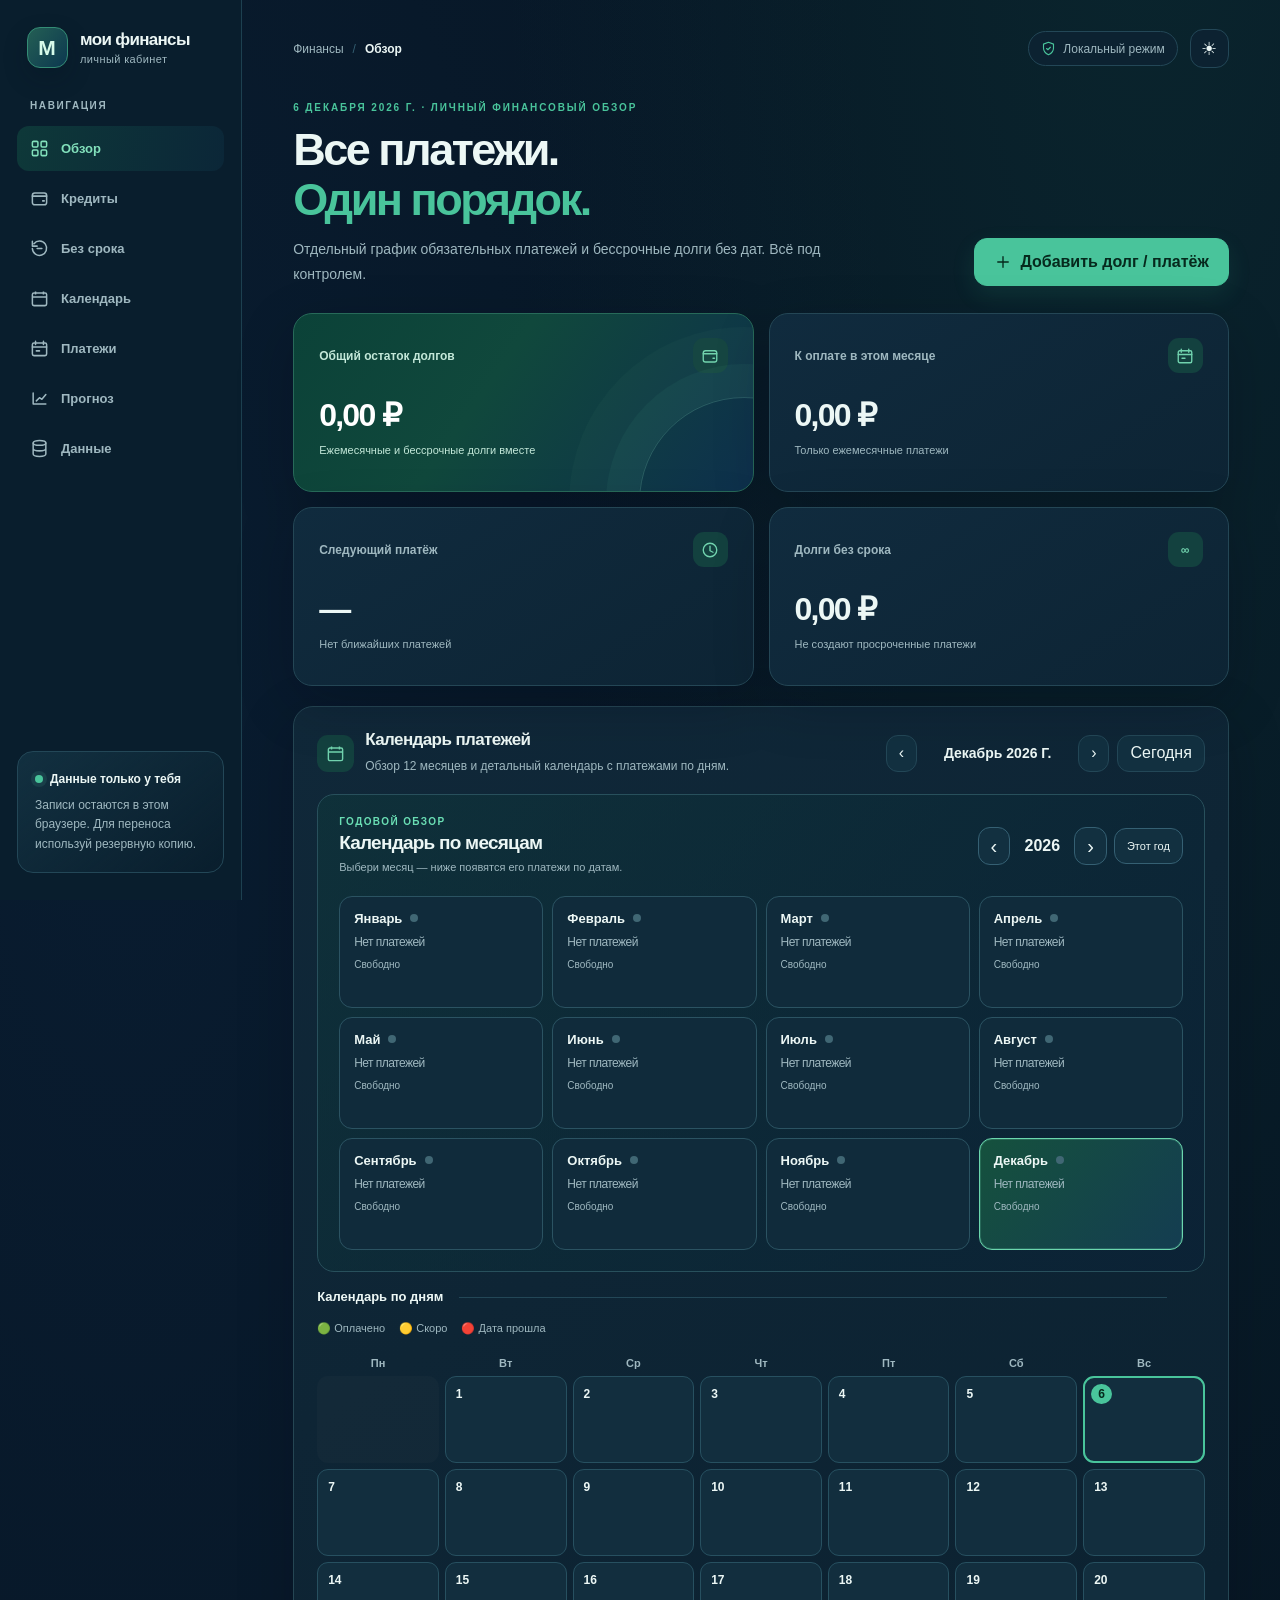
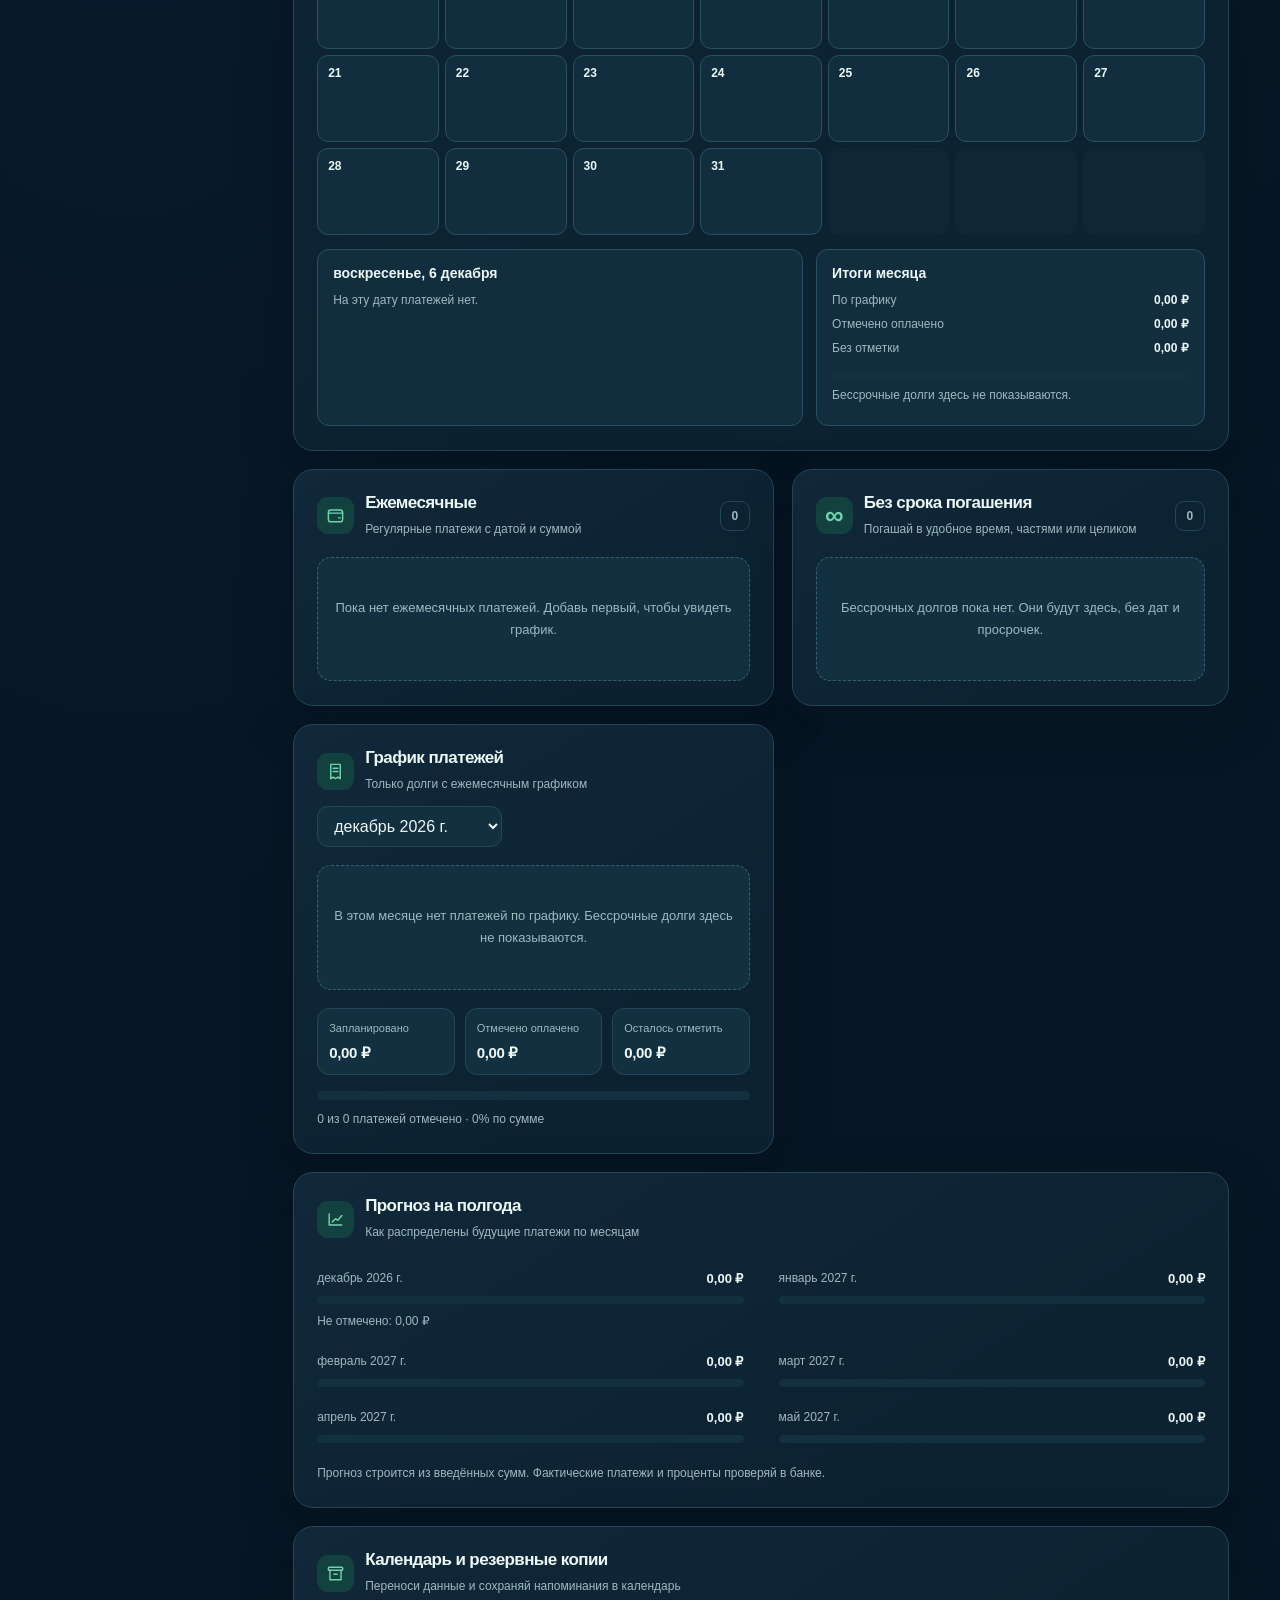
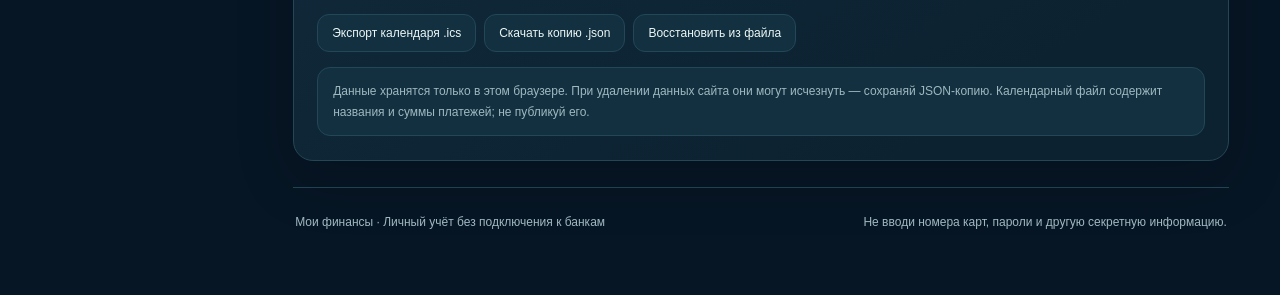
==== commit 19834349: "Redesign finance dashboard in deep navy and forest green with 12-month calendar overview" ====
--- a/moi-finansy/index.html
+++ b/moi-finansy/index.html
@@ -1,4 +1,4 @@
-<!doctype html><html lang="ru"><head><meta charset="utf-8"><meta name="viewport" content="width=device-width,initial-scale=1"><meta name="theme-color" content="#0b1118"><title>Мои финансы</title><style>
+<!doctype html><html lang="ru"><head><meta charset="utf-8"><meta name="viewport" content="width=device-width,initial-scale=1"><meta name="theme-color" content="#081725"><title>Мои финансы</title><style>
 
 :root{
   --bg:#0b1015;--surface:#11191f;--surface-2:#162128;--surface-hover:#1b2a31;
@@ -185,6 +185,63 @@
 .cal-blank,.cal-date{min-width:0;min-height:87px;border-radius:11px}.cal-blank{background:rgba(128,128,128,.035)}.cal-date{border:1px solid var(--line);background:var(--surface-2);padding:10px;display:flex;flex-direction:column;align-items:flex-start;gap:5px;text-align:left;overflow:hidden}.cal-date:hover{border-color:var(--accent)}.cal-date.selected{outline:2px solid var(--accent);outline-offset:-2px}.cal-date.today .day-num{background:var(--accent);color:var(--accent-dark);border-radius:50%;padding:3px 7px;margin:-3px}.day-num{font-weight:750;font-size:12px}.day-price{font-weight:700;font-size:11px;overflow-wrap:anywhere}.day-dot{width:8px;height:8px;border-radius:50%;background:var(--accent);margin-top:auto}.cal-date.soon .day-dot{background:var(--warning)}.cal-date.late .day-dot{background:var(--danger)}
 .calendar-under{display:grid;grid-template-columns:1.25fr 1fr;gap:13px;margin-top:14px}.calendar-detail{border-radius:12px;padding:15px;border:1px solid var(--line);background:var(--surface-2)}.calendar-detail h3{font-size:14px;margin:0 0 12px}.calendar-detail p{font-size:12px;color:var(--muted);margin:8px 0}.calendar-entry{display:flex;align-items:center;justify-content:space-between;gap:10px;border-top:1px solid var(--line);padding:10px 0}.calendar-entry strong{font-size:13px}.calendar-entry button{font-size:11px;white-space:nowrap;padding:8px 10px}.calendar-sum{display:flex;justify-content:space-between;gap:10px;margin:10px 0;font-size:12px}.calendar-sum span{color:var(--muted)}
 @media(max-width:660px){.calendar-nav{width:100%;justify-content:space-between}.calendar-weekdays,.calendar-cells{gap:3px}.calendar-weekdays span{padding:5px 0;font-size:10px}.cal-blank,.cal-date{min-height:57px;border-radius:7px}.cal-date{padding:6px 2px;align-items:center;gap:4px}.day-num{font-size:11px}.day-price{font-size:8px;text-align:center}.day-dot{width:6px;height:6px;margin-top:1px}.calendar-under{grid-template-columns:1fr}.calendar-entry{align-items:flex-start}.calendar-detail{padding:12px}}
+
+/* v1.5 — midnight navy and deep forest */
+:root{--bg:#071624;--surface:#0c2231;--surface-2:#123040;--surface-hover:#173f4e;--line:#234757;--line-bright:#356073;--text:#ecf7f5;--muted:#9fb8c0;--accent:#49c49b;--accent-2:#216e56;--accent-dark:#06291d;--shadow:0 18px 55px rgba(0,8,22,.22)}
+:root[data-theme=light]{--bg:#edf3f5;--surface:#fff;--surface-2:#f0f6f6;--surface-hover:#e6f0ef;--line:#d3e1e2;--line-bright:#b7d4d4;--text:#0f2a38;--muted:#5b7780;--accent:#0c7458;--accent-2:#15604b;--accent-dark:#e7f6ef;--shadow:0 12px 38px rgba(9,49,68,.06)}
+body{background:radial-gradient(ellipse at 90% -8%,rgba(19,84,75,.25),transparent 40%),radial-gradient(ellipse at 10% 20%,rgba(17,53,98,.2),transparent 48%),var(--bg)}
+.sidebar{background:#091e2d;border-right:1px solid #1d4050}
+:root[data-theme=light] .sidebar{background:#fff;border-color:var(--line)}
+.brand-mark{background:linear-gradient(130deg,#245f54,#0c3850);color:#d7fbea;border:1px solid #348d75;box-shadow:0 10px 25px rgba(5,17,30,.23)}
+.nav a.active{background:linear-gradient(100deg,rgba(21,96,75,.4),rgba(17,62,85,.27));color:#82e0bb}
+:root[data-theme=light] .nav a.active{background:#ddf3e8;color:#0b664d}
+.card{background:linear-gradient(148deg,#102b3e,#0d2434);border-color:#244655}
+.card.main-card{background:linear-gradient(125deg,#0b4238,#10483c 42%,#0e304d 100%);border-color:#276a59}
+.card.main-card::after{border-color:rgba(152,238,203,.2);box-shadow:0 0 0 33px rgba(116,218,169,.046),0 0 0 70px rgba(116,218,169,.03)}
+:root[data-theme=light] .card{background:#fff;border-color:var(--line)}
+.card .metric-icon,.section-icon{background:#13413f;border-color:#23544e;color:#71d3ae}
+:root[data-theme=light] .card .metric-icon,:root[data-theme=light] .section-icon{background:#e5f4ed;border-color:#c2e5d7;color:#0c7458}
+.panel{background:linear-gradient(148deg,#102839,var(--surface) 75%);border-color:#254653}
+:root[data-theme=light] .panel{background:#fff;border-color:var(--line)}
+.item,.cal-date,.calendar-detail{background:#122e3e;border-color:#275060}
+:root[data-theme=light] .item,:root[data-theme=light] .cal-date,:root[data-theme=light] .calendar-detail{background:var(--surface-2);border-color:var(--line)}
+.forecast-track>div,.progress>div{background:linear-gradient(90deg,#145647,#49c49b)}
+.year-panel{background:linear-gradient(130deg,rgba(13,64,60,.36),rgba(11,34,54,.82));padding:21px;border:1px solid #28505c;border-radius:17px;margin-bottom:17px}
+:root[data-theme=light] .year-panel{background:#f1f8f7;border-color:var(--line)}
+.year-heading{display:flex;justify-content:space-between;align-items:center;gap:16px;margin-bottom:19px}
+.year-label{display:block;letter-spacing:.14em;font-weight:800;font-size:10px;color:#6adeb4;margin-bottom:5px}
+:root[data-theme=light] .year-label{color:#148064}
+.year-heading h3{font-size:19px;font-weight:750;letter-spacing:-.04em;margin:0 0 5px}
+.year-heading p{font-size:11px;color:var(--muted);margin:0;line-height:1.6}
+.year-controls{display:flex;align-items:center;gap:7px}
+.year-controls button{border:1px solid var(--line-bright);background:var(--surface-2);padding:8px 12px;min-height:36px}
+.year-controls button:not(#yearNow){font-size:20px;line-height:1}
+.year-controls #yearNow{font-size:11px}
+.year-controls strong{min-width:50px;text-align:center;font-size:16px}
+.year-tiles{display:grid;grid-template-columns:repeat(4,minmax(0,1fr));gap:9px}
+.year-tile{display:flex;flex-direction:column;gap:9px;min-width:0;min-height:112px;padding:14px;border:1px solid #2b5362;border-radius:13px;background:#102b3b;text-align:left}
+.year-tile:hover{background:#194451;border-color:#50b998}
+.year-tile.selected{border-color:#6bd7ae;background:linear-gradient(130deg,#15513d,#143d51);box-shadow:inset 0 0 0 1px rgba(107,215,174,.22)}
+:root[data-theme=light] .year-tile{background:#fff;border-color:var(--line)}
+:root[data-theme=light] .year-tile:hover{background:#ebf7f3;border-color:#40a88a}
+:root[data-theme=light] .year-tile.selected{background:#e0f4eb;border-color:#0b8968}
+.year-tile-head{display:flex;justify-content:space-between;gap:8px;align-items:center}
+.year-tile-name{text-transform:capitalize;font-size:13px;font-weight:750}
+.year-dot{width:8px;height:8px;border-radius:50%;background:#406774;flex:none}
+.year-tile.with-data .year-dot{background:#4cc89e}
+.year-tile.overdue .year-dot{background:var(--danger)}
+.year-amount{font-size:18px;font-weight:800;letter-spacing:-.045em;overflow-wrap:anywhere}
+.year-tile.no-data .year-amount{font-size:12px;color:var(--muted);font-weight:500}
+.year-tile-bottom{display:flex;gap:5px;justify-content:space-between;color:var(--muted);font-size:10px;line-height:1.3}
+.year-progress{height:4px;background:#254657;border-radius:9px;overflow:hidden}
+.year-progress>span{display:block;height:100%;border-radius:9px;background:linear-gradient(90deg,#1a7b5d,#54d8ab)}
+:root[data-theme=light] .year-progress{background:#d8e8e6}
+.month-divider{font-size:13px;font-weight:750;margin:17px 0}
+.month-divider:after{content:"";display:inline-block;height:1px;background:var(--line);vertical-align:middle;width:calc(100% - 180px);margin-left:16px}
+@media(max-width:1180px){.year-tiles{grid-template-columns:repeat(3,minmax(0,1fr))}}
+@media(max-width:900px){.sidebar{background:var(--surface)}.year-tiles{grid-template-columns:repeat(4,minmax(0,1fr))}}
+@media(max-width:660px){.year-panel{padding:13px}.year-heading{align-items:flex-start;flex-direction:column;gap:12px}.year-heading h3{font-size:17px}.year-tiles{grid-template-columns:repeat(2,minmax(0,1fr));gap:7px}.year-tile{min-height:104px;padding:11px;gap:7px}.year-tile-name{font-size:12px}.year-amount{font-size:17px}.year-tile-bottom{font-size:9px}}
+
 </style></head><body>
 <div class="shell">
 <aside class="sidebar" aria-label="Навигация">
@@ -221,8 +278,13 @@
  </section>
  <div class="dashboard-grid">
 <section class="panel calendar-panel" id="calendarPanel">
-<div class="panel-head"><div class="panel-heading"><span class="section-icon"><svg viewBox="0 0 24 24" width="20" height="20" stroke="currentColor" fill="none" stroke-width="1.8" aria-hidden="true"><rect x="3" y="5" width="18" height="16" rx="2"/><path d="M7 3v4M17 3v4M3 10h18"/></svg></span><div><h2>Календарь платежей</h2><p class="panel-sub">Выбери день, чтобы увидеть платежи.</p></div></div>
+<div class="panel-head"><div class="panel-heading"><span class="section-icon"><svg viewBox="0 0 24 24" width="20" height="20" stroke="currentColor" fill="none" stroke-width="1.8" aria-hidden="true"><rect x="3" y="5" width="18" height="16" rx="2"/><path d="M7 3v4M17 3v4M3 10h18"/></svg></span><div><h2>Календарь платежей</h2><p class="panel-sub">Обзор 12 месяцев и детальный календарь с платежами по дням.</p></div></div>
 <div class="calendar-nav"><button id="calBack" aria-label="Предыдущий месяц">‹</button><strong id="calMonth"></strong><button id="calForward" aria-label="Следующий месяц">›</button><button id="calNow">Сегодня</button></div></div>
+<div class="year-panel">
+<div class="year-heading"><div><span class="year-label">ГОДОВОЙ ОБЗОР</span><h3>Календарь по месяцам</h3><p>Выбери месяц — ниже появятся его платежи по датам.</p></div>
+<div class="year-controls"><button type="button" id="yearBack" aria-label="Предыдущий год">‹</button><strong id="yearLabel" aria-live="polite"></strong><button type="button" id="yearForward" aria-label="Следующий год">›</button><button type="button" id="yearNow">Этот год</button></div></div>
+<div class="year-tiles" id="yearTiles" aria-label="Месяцы года"></div>
+</div><div class="month-divider"><span>Календарь по дням</span></div>
 <div class="calendar-legend">🟢 Оплачено　 🟡 Скоро　 🔴 Дата прошла</div>
 <div class="calendar-weekdays"><span>Пн</span><span>Вт</span><span>Ср</span><span>Чт</span><span>Пт</span><span>Сб</span><span>Вс</span></div>
 <div id="calCells" class="calendar-cells"></div>
@@ -615,6 +677,7 @@
   }
   const progress=node("div",undefined,"progress"),bar=node("div");bar.style.width=(planned?Math.round(paid/planned*100):0)+"%";progress.append(bar);totals.append(progress);
   totals.append(node("p","Бессрочные долги здесь не показываются."));
+  overviewYear=month.getFullYear();drawYear();
  }
  function change(n){
   month=new Date(month.getFullYear(),month.getMonth()+n,1);const d=today(),rows=monthRows(month.getFullYear(),month.getMonth());
@@ -623,6 +686,50 @@
  }
  $("calBack").onclick=()=>change(-1);$("calForward").onclick=()=>change(1);
  $("calNow").onclick=()=>{const d=today();month=new Date(d.getFullYear(),d.getMonth(),1);selected=d.getDate();draw()};
+
+  let overviewYear=month.getFullYear();
+  function drawYear(){
+    $("yearLabel").textContent=String(overviewYear);
+    const root=$("yearTiles");root.replaceChildren();
+    const now=today();
+    for(let m=0;m<12;m++){
+      const rows=monthRows(overviewYear,m);
+      const amount=rows.reduce((s,{c})=>s+c.payment,0);
+      const paidRows=rows.filter(({c})=>data.paid[paidKey(c,overviewYear,m)]);
+      const paid=paidRows.reduce((s,{c})=>s+c.payment,0);
+      const notMarked=amount-paid;
+      const isOverdue=rows.some(({c,d})=>!data.paid[paidKey(c,overviewYear,m)]&&dayDiff(d,now)<0);
+      const el=node("button",undefined,"year-tile");
+      el.type="button";
+      const active=month.getFullYear()===overviewYear&&month.getMonth()===m;
+      if(active)el.classList.add("selected");
+      if(rows.length)el.classList.add("with-data");else el.classList.add("no-data");
+      if(isOverdue)el.classList.add("overdue");
+      el.setAttribute("aria-pressed",String(active));
+      const name=new Date(overviewYear,m,1).toLocaleDateString("ru-RU",{month:"long"});
+      el.setAttribute("aria-label",name+" "+overviewYear+": "+(rows.length?rows.length+" платежей на "+money(amount):"нет платежей"));
+      const head=node("span",undefined,"year-tile-head");
+      head.append(node("span",name,"year-tile-name"),node("span",undefined,"year-dot"));
+      const value=node("strong",rows.length?money(amount):"Нет платежей","year-amount");
+      const bottom=node("span",undefined,"year-tile-bottom");
+      bottom.append(node("span",rows.length?rows.length+" платежей":"Свободно"),node("span",rows.length?"Осталось "+money(notMarked):""));
+      const track=node("span",undefined,"year-progress"),fill=node("span");
+      fill.style.width=(amount?Math.round(paid/amount*100):0)+"%";track.append(fill);
+      el.append(head,value,bottom,track);
+      el.onclick=()=>{
+        month=new Date(overviewYear,m,1);
+        const current=today(),monthly=monthRows(overviewYear,m);
+        selected=current.getFullYear()===overviewYear&&current.getMonth()===m?current.getDate():(monthly[0]?.d.getDate()||1);
+        draw();
+        $("calMonth").scrollIntoView({behavior:"smooth",block:"center"});
+      };
+      root.append(el);
+    }
+  }
+  $("yearBack").onclick=()=>{overviewYear--;drawYear()};
+  $("yearForward").onclick=()=>{overviewYear++;drawYear()};
+  $("yearNow").onclick=()=>{overviewYear=today().getFullYear();drawYear()};
+
  const original=render;
  render=function(){original();draw()};
 })();
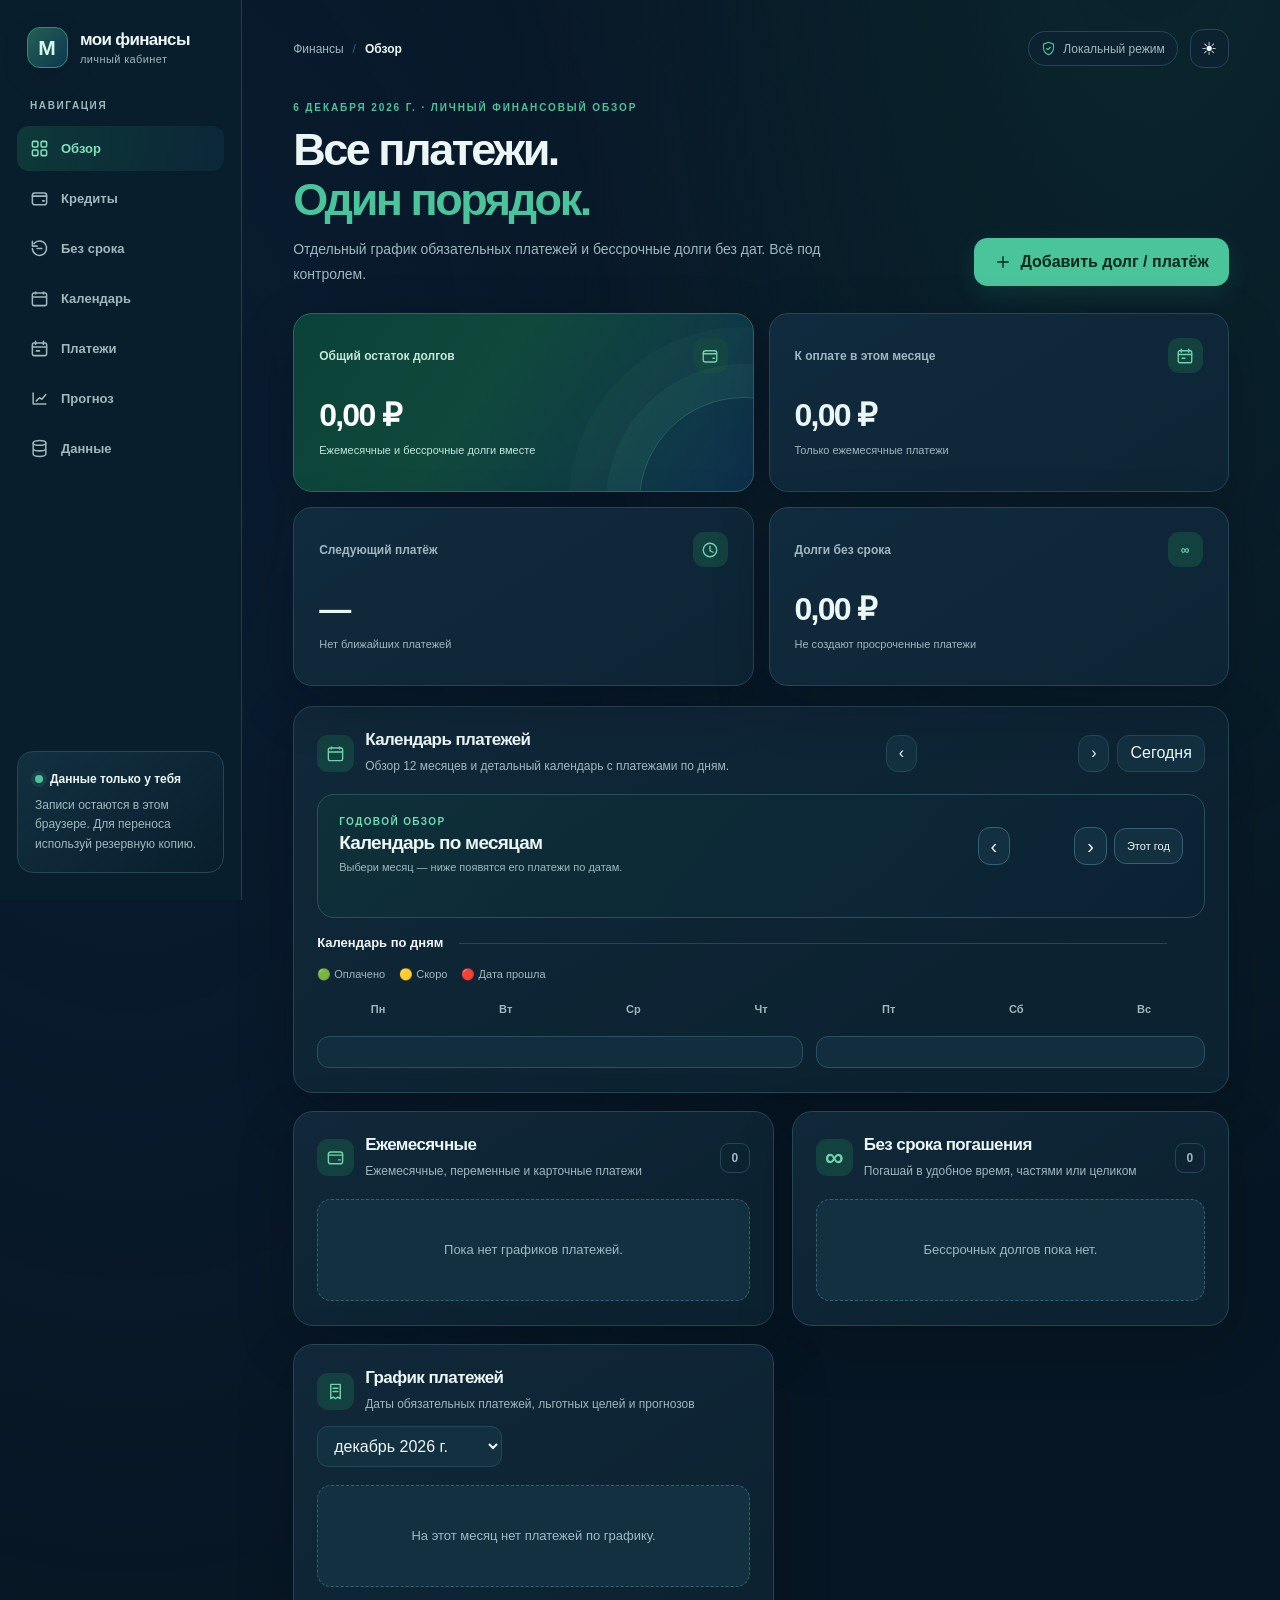
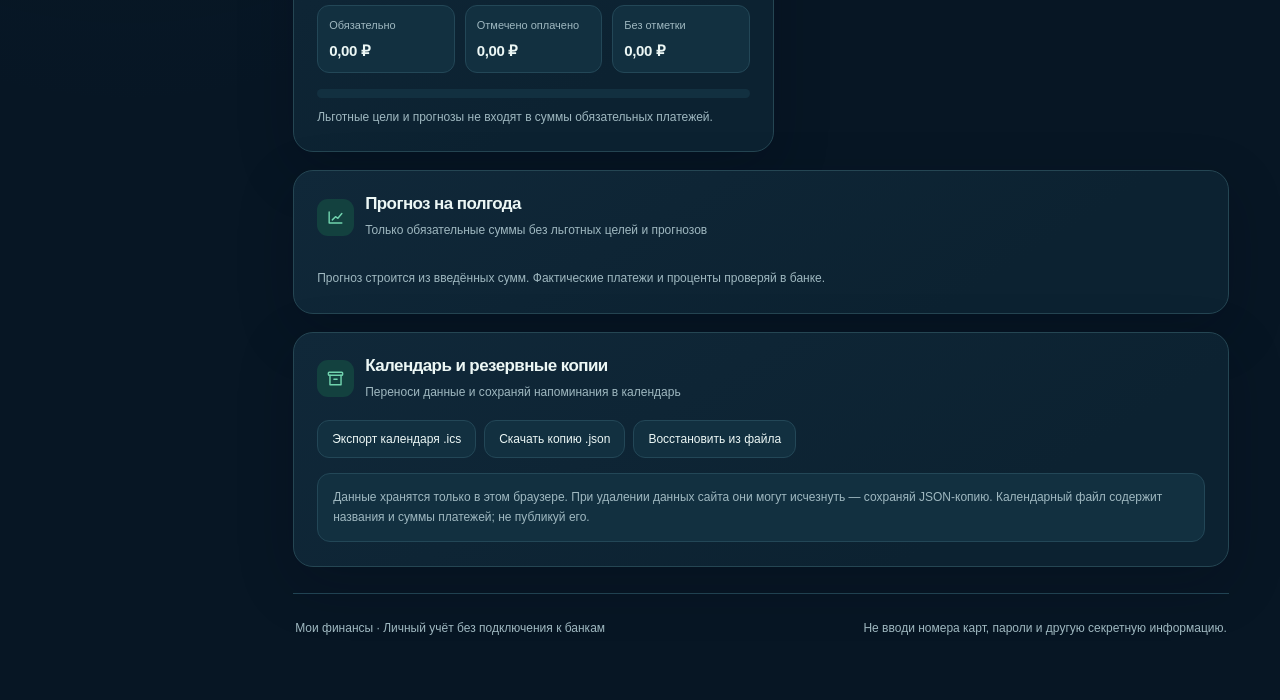
==== commit e24464ac: "Add local-only variable payment schedules and credit card goals with separate required totals" ====
--- a/moi-finansy/index.html
+++ b/moi-finansy/index.html
@@ -242,6 +242,15 @@
 @media(max-width:900px){.sidebar{background:var(--surface)}.year-tiles{grid-template-columns:repeat(4,minmax(0,1fr))}}
 @media(max-width:660px){.year-panel{padding:13px}.year-heading{align-items:flex-start;flex-direction:column;gap:12px}.year-heading h3{font-size:17px}.year-tiles{grid-template-columns:repeat(2,minmax(0,1fr));gap:7px}.year-tile{min-height:104px;padding:11px;gap:7px}.year-tile-name{font-size:12px}.year-amount{font-size:17px}.year-tile-bottom{font-size:9px}}
 
+
+#scheduleFields{display:grid;gap:12px;background:var(--surface-2);border:1px solid var(--line);border-radius:12px;padding:14px}
+#scheduleFields[hidden],#statementFields[hidden],#kindLabel[hidden]{display:none!important}
+.event-controls{display:grid;grid-template-columns:1fr 1fr;gap:9px}
+.event-kind{grid-column:1/-1}#eventList{display:grid;gap:7px;max-height:180px;overflow:auto}
+.event-item{display:flex;justify-content:space-between;align-items:center;gap:12px;padding:9px;border:1px solid var(--line);border-radius:9px;font-size:11px}
+.event-item button{padding:5px 9px;font-size:11px}.kind-name{font-size:11px;color:var(--muted);margin-top:6px}
+.debt-chip{display:inline-block;font-size:10px;color:var(--accent);border:1px solid var(--line-bright);padding:4px 7px;margin:5px 0;border-radius:12px}
+@media(max-width:660px){.event-controls{grid-template-columns:1fr}.event-kind{grid-column:auto}}
 </style></head><body>
 <div class="shell">
 <aside class="sidebar" aria-label="Навигация">
@@ -290,10 +299,10 @@
 <div id="calCells" class="calendar-cells"></div>
 <div class="calendar-under"><div id="calDayDetails" class="calendar-detail"></div><div id="calMonthStats" class="calendar-detail"></div></div></section>
   <section class="panel" id="alertsPanel" hidden><div class="panel-head"><div class="panel-heading"><span class="section-icon"><svg viewBox="0 0 24 24" width="20" height="20" stroke-width="1.8" aria-hidden="true" fill="none" stroke="currentColor" stroke-linecap="round" stroke-linejoin="round"><path d="M10.3 3.5 2.2 17.6a2 2 0 0 0 1.7 3h16.2a2 2 0 0 0 1.7-3L13.7 3.5a2 2 0 0 0-3.4 0Z"/><path d="M12 9v4M12 17h.01"/></svg></span><div><h2>Требуют внимания</h2><p class="panel-sub">Сроки ближайших платежей и даты без отметки об оплате</p></div></div></div><div id="alerts"></div><p class="note" style="margin:12px 0 0">Статусы основаны на твоих отметках, а не на информации банков.</p></section>
-  <section class="panel" id="creditsPanel"><div class="panel-head"><div class="panel-heading"><span class="section-icon"><svg viewBox="0 0 24 24" width="20" height="20" stroke-width="1.8" aria-hidden="true" fill="none" stroke="currentColor" stroke-linecap="round" stroke-linejoin="round"><rect x="3" y="5" width="18" height="15" rx="3"/><path d="M3 9h18M16 15h2"/></svg></span><div><h2>Ежемесячные</h2><p class="panel-sub">Регулярные платежи с датой и суммой</p></div></div><span class="count-bubble" id="count">0</span></div><div class="stack" id="credits"></div></section>
+  <section class="panel" id="creditsPanel"><div class="panel-head"><div class="panel-heading"><span class="section-icon"><svg viewBox="0 0 24 24" width="20" height="20" stroke-width="1.8" aria-hidden="true" fill="none" stroke="currentColor" stroke-linecap="round" stroke-linejoin="round"><rect x="3" y="5" width="18" height="15" rx="3"/><path d="M3 9h18M16 15h2"/></svg></span><div><h2>Ежемесячные</h2><p class="panel-sub">Ежемесячные, переменные и карточные платежи</p></div></div><span class="count-bubble" id="count">0</span></div><div class="stack" id="credits"></div></section>
   <section class="panel" id="openPanel"><div class="panel-head"><div class="panel-heading"><span class="section-icon" aria-hidden="true">∞</span><div><h2>Без срока погашения</h2><p class="panel-sub">Погашай в удобное время, частями или целиком</p></div></div><span class="count-bubble" id="openCount">0</span></div><div class="stack" id="openCredits"></div></section>
-  <section class="panel" id="paymentsPanel"><div class="panel-head"><div class="panel-heading"><span class="section-icon"><svg viewBox="0 0 24 24" width="20" height="20" stroke-width="1.8" aria-hidden="true" fill="none" stroke="currentColor" stroke-linecap="round" stroke-linejoin="round"><path d="M6 3h12v18l-3-2-3 2-3-2-3 2V3Z"/><path d="M9 8h6M9 12h6"/></svg></span><div><h2>График платежей</h2><p class="panel-sub">Только долги с ежемесячным графиком</p></div></div><select id="month" aria-label="Выберите месяц"></select></div><div class="stack" id="schedule"></div><div id="monthStats" style="margin-top:18px"></div></section>
-  <section class="panel" id="forecastPanel"><div class="panel-head"><div class="panel-heading"><span class="section-icon"><svg viewBox="0 0 24 24" width="20" height="20" stroke-width="1.8" aria-hidden="true" fill="none" stroke="currentColor" stroke-linecap="round" stroke-linejoin="round"><path d="M4 19V5M4 19h16M8 15l4-4 3 2 5-6"/></svg></span><div><h2>Прогноз на полгода</h2><p class="panel-sub">Как распределены будущие платежи по месяцам</p></div></div></div><div id="forecast"></div><p class="note" style="margin:10px 0 0">Прогноз строится из введённых сумм. Фактические платежи и проценты проверяй в банке.</p></section>
+  <section class="panel" id="paymentsPanel"><div class="panel-head"><div class="panel-heading"><span class="section-icon"><svg viewBox="0 0 24 24" width="20" height="20" stroke-width="1.8" aria-hidden="true" fill="none" stroke="currentColor" stroke-linecap="round" stroke-linejoin="round"><path d="M6 3h12v18l-3-2-3 2-3-2-3 2V3Z"/><path d="M9 8h6M9 12h6"/></svg></span><div><h2>График платежей</h2><p class="panel-sub">Даты обязательных платежей, льготных целей и прогнозов</p></div></div><select id="month" aria-label="Выберите месяц"></select></div><div class="stack" id="schedule"></div><div id="monthStats" style="margin-top:18px"></div></section>
+  <section class="panel" id="forecastPanel"><div class="panel-head"><div class="panel-heading"><span class="section-icon"><svg viewBox="0 0 24 24" width="20" height="20" stroke-width="1.8" aria-hidden="true" fill="none" stroke="currentColor" stroke-linecap="round" stroke-linejoin="round"><path d="M4 19V5M4 19h16M8 15l4-4 3 2 5-6"/></svg></span><div><h2>Прогноз на полгода</h2><p class="panel-sub">Только обязательные суммы без льготных целей и прогнозов</p></div></div></div><div id="forecast"></div><p class="note" style="margin:10px 0 0">Прогноз строится из введённых сумм. Фактические платежи и проценты проверяй в банке.</p></section>
   <section class="panel" id="backupPanel"><div class="panel-head"><div class="panel-heading"><span class="section-icon"><svg viewBox="0 0 24 24" width="20" height="20" stroke-width="1.8" aria-hidden="true" fill="none" stroke="currentColor" stroke-linecap="round" stroke-linejoin="round"><rect x="3" y="4" width="18" height="4" rx="1"/><path d="M5 8v12h14V8M10 13h4"/></svg></span><div><h2>Календарь и резервные копии</h2><p class="panel-sub">Переноси данные и сохраняй напоминания в календарь</p></div></div></div><div class="toolbar"><button id="calendarExport" title="Скачать календарь с напоминаниями за 3 дня и за 1 день">Экспорт календаря .ics</button><button id="export">Скачать копию .json</button><button id="import">Восстановить из файла</button><input class="sr" type="file" accept="application/json,.json" id="file"></div><div class="data-footer"><p class="note">Данные хранятся только в этом браузере. При удалении данных сайта они могут исчезнуть — сохраняй JSON-копию. Календарный файл содержит названия и суммы платежей; не публикуй его.</p></div></section>
  </div>
  <footer class="footer"><p class="note">Мои финансы · Личный учёт без подключения к банкам</p><p class="note">Не вводи номера карт, пароли и другую секретную информацию.</p></footer>
@@ -302,15 +311,15 @@
 <dialog id="editor"><form id="creditForm">
 <h2 id="formTitle">Добавить обязательство</h2>
 <input type="hidden" name="id">
-<label>Тип обязательства<select name="type" id="debtType"><option value="monthly">Ежемесячный платёж</option><option value="open">Бессрочный долг</option></select></label>
+<label>Тип обязательства<select name="type" id="debtType"><option value="monthly">Ежемесячный платёж</option><option value="open">Бессрочный долг</option><option value="custom">Индивидуальный график</option><option value="card">Кредитная карта</option></select></label>
 <label>Название<input name="name" maxlength="80" required placeholder="Например, кредит или долг человеку"></label>
 <label>Остаток долга, ₽<input name="balance" type="number" min="0" max="100000000000" step="0.01" required></label>
 <div id="monthlyFields">
 <label>Обязательный платёж в месяц, ₽<input name="payment" type="number" min="0.01" max="100000000000" step="0.01" required></label>
 <label>День платежа (1–31)<input name="day" type="number" min="1" max="31" required></label>
-<label>Дата последнего платежа (необязательно)<input name="end" type="date"></label>
+<label>Первый платёж (необязательно)<input name="start" type="date"></label><label>Дата последнего платежа (необязательно)<input name="end" type="date"></label>
 </div>
-<p class="note" id="creditHint">Ежемесячные платежи появляются в графике. Отметка «Оплачено» не меняет остаток кредита: корректируй его по данным банка.</p>
+<div id="scheduleFields" hidden><p class="note">Добавь даты и суммы по отдельности. Для карт «льготная цель» и «прогноз» не считаются обязательным ежемесячным платежом.</p><div class="event-controls"><label>Дата<input type="date" id="eventDate"></label><label>Сумма, ₽<input type="number" id="eventAmount" min="0.01" step="0.01"></label><label id="kindLabel" class="event-kind">Вид платежа<select id="eventKind"><option value="payment">Обязательный</option><option value="grace">Цель для льготного периода</option><option value="estimate">Прогноз (не подтверждён)</option></select></label></div><button id="eventAdd" type="button">Добавить дату</button><div id="eventList"></div><label id="statementFields" hidden>Следующая выписка (не срок платежа)<input id="statementDate" type="date"></label></div><p class="note" id="creditHint">Ежемесячные платежи появляются в графике. Отметка «Оплачено» не меняет остаток кредита: корректируй его по данным банка.</p>
 <menu><button type="button" id="cancel">Отмена</button><button class="primary" type="submit">Сохранить</button></menu></form></dialog>
 <dialog id="repaymentDialog"><form id="repaymentForm">
 <h2 id="repaymentTitle">Погасить долг</h2><input type="hidden" name="creditId">
@@ -336,34 +345,41 @@
  const isMonthly=c=>c.type!=="open";
  const isOpen=c=>c.type==="open";
  function validate(raw){
-   if(!raw||!Array.isArray(raw.credits)||raw.credits.length>1000||!raw.paid||typeof raw.paid!=="object"||Array.isArray(raw.paid))throw Error("Некорректный файл резервной копии");
-   const seen=new Set();
-   const credits=raw.credits.map(c=>{
-     if(!c||typeof c.id!=="string"||!/^[-\w]{1,80}$/.test(c.id)||seen.has(c.id)||typeof c.name!=="string"||!c.name.trim()||c.name.length>80||!Number.isFinite(c.balance)||c.balance<0||c.balance>1e11)throw Error("Некорректная запись о долге");
-     seen.add(c.id);
-     const type=c.type??"monthly";
-     if(type!=="monthly"&&type!=="open")throw Error("Неизвестный вид долга");
-     if(type==="monthly"){
-       if(!Number.isFinite(c.payment)||c.payment<=0||c.payment>1e11||!Number.isInteger(c.day)||c.day<1||c.day>31||!(c.end==null||c.end===""||validDate(c.end)))throw Error("Неверный ежемесячный платёж");
-       return {id:c.id,name:c.name.trim(),type,balance:c.balance,payment:c.payment,day:c.day,end:c.end||""};
-     }
-     return {id:c.id,name:c.name.trim(),type,balance:c.balance,payment:0,day:0,end:""};
-   });
-   const paid={};
-   for(const [key,v] of Object.entries(raw.paid)){
-     if(!/^[-\w]{1,80}:\d{4}-\d{2}$/.test(key)||typeof v!=="boolean")throw Error("Некорректные отметки об оплате");
-     if(seen.has(key.split(":")[0]))paid[key]=v;
-   }
-   const payments=raw.repayments??[];
-   if(!Array.isArray(payments)||payments.length>20000)throw Error("Некорректная история");
-   const paymentIds=new Set();
-   const repayments=payments.map(p=>{
-     if(!p||typeof p.id!=="string"||!/^[-\w]{1,80}$/.test(p.id)||paymentIds.has(p.id)||!seen.has(p.creditId)||!Number.isFinite(p.amount)||p.amount<=0||p.amount>1e11||!validDate(p.date))throw Error("Некорректная запись погашения");
-     paymentIds.add(p.id);
-     return {id:p.id,creditId:p.creditId,amount:p.amount,date:p.date};
-   });
-   return {credits,paid,repayments};
- }
+ if(!raw||!Array.isArray(raw.credits)||raw.credits.length>1000||!raw.paid||typeof raw.paid!=="object"||Array.isArray(raw.paid))throw Error("Некорректная резервная копия");
+ const ids=new Set();
+ const credits=raw.credits.map(c=>{
+  if(!c||typeof c.id!=="string"||!/^[-\w]{1,80}$/.test(c.id)||ids.has(c.id)||typeof c.name!=="string"||!c.name.trim()||c.name.length>80||!Number.isFinite(c.balance)||c.balance<0||c.balance>1e11)throw Error("Некорректные данные долга");
+  ids.add(c.id);const type=c.type??"monthly";
+  if(!["monthly","open","custom","card"].includes(type))throw Error("Неизвестный тип долга");
+  const base={id:c.id,name:c.name.trim(),type,balance:c.balance,payment:0,day:0,end:""};
+  if(type==="monthly"){
+   if(!Number.isFinite(c.payment)||c.payment<=0||c.payment>1e11||!Number.isInteger(c.day)||c.day<1||c.day>31||c.start&&!validDate(c.start)||c.end&&!validDate(c.end)||c.start&&c.end&&c.start>c.end)throw Error("Некорректный ежемесячный платёж");
+   return {...base,payment:c.payment,day:c.day,start:c.start||"",end:c.end||""};
+  }
+  if(type==="open")return base;
+  const arr=c.schedule??[];if(!Array.isArray(arr)||arr.length>500||(type==="custom"&&!arr.length))throw Error("Некорректный график дат");
+  const used=new Set();
+  const schedule=arr.map(e=>{
+   const kind=e?.kind??"payment";
+   if(!validDate(e?.date)||!Number.isFinite(e?.amount)||e.amount<=0||e.amount>1e11||!["payment","grace","estimate"].includes(kind)||(type==="custom"&&kind!=="payment"))throw Error("Некорректная дата/сумма/тип");
+   const k=e.date+":"+kind;if(used.has(k))throw Error("Повтор события за "+e.date);used.add(k);
+   return {date:e.date,amount:e.amount,kind};
+  }).sort((a,b)=>a.date.localeCompare(b.date)||a.kind.localeCompare(b.kind));
+  if(c.statementDate&&!validDate(c.statementDate))throw Error("Некорректная дата выписки");
+  return {...base,schedule,statementDate:type==="card"?(c.statementDate||""):""};
+ });
+ const paid={};
+ for(const [k,v] of Object.entries(raw.paid)){
+  if(typeof v!=="boolean"||!/^[-\w]{1,80}:(?:\d{4}-\d{2}|\d{4}-\d{2}-\d{2}:(?:payment|grace))$/.test(k))throw Error("Некорректная отметка оплаты");
+  if(ids.has(k.split(":")[0]))paid[k]=v;
+ }
+ const entries=raw.repayments??[];if(!Array.isArray(entries)||entries.length>20000)throw Error("Некорректная история");
+ const rids=new Set(),repayments=entries.map(p=>{
+  if(!p||typeof p.id!=="string"||!/^[-\w]{1,80}$/.test(p.id)||rids.has(p.id)||!ids.has(p.creditId)||!Number.isFinite(p.amount)||p.amount<=0||p.amount>1e11||!validDate(p.date))throw Error("Некорректная история погашений");
+  rids.add(p.id);return {id:p.id,creditId:p.creditId,amount:p.amount,date:p.date};
+ });
+ return {credits,paid,repayments};
+}
  let data;
  let storageError=false;
  try{const s=localStorage.getItem(KEY);data=s?validate(JSON.parse(s)):{credits:[],paid:{},repayments:[]}}
@@ -377,49 +393,78 @@
    catch(err){alert("Не удалось сохранить данные на устройстве: "+err.message);return false}
  }
  const due=(c,y,m)=>new Date(y,m,Math.min(c.day,new Date(y,m+1,0).getDate()));
- const isActive=(c,d)=>isMonthly(c)&&c.balance>0&&(!c.end||d<=new Date(c.end+"T23:59:59"));
- const paidKey=(c,y,m)=>`${c.id}:${monthKey(y,m)}`;
- const monthRows=(y,m)=>data.credits.filter(isMonthly).map(c=>({c,d:due(c,y,m)})).filter(({c,d})=>isActive(c,d)).sort((a,b)=>a.d-b.d);
- const dayDiff=(a,b)=>Math.round((Date.UTC(a.getFullYear(),a.getMonth(),a.getDate())-Date.UTC(b.getFullYear(),b.getMonth(),b.getDate()))/86400000);
+ const isActive=(c,d)=>c.type==="monthly"&&c.balance>0&&(!c.start||localDate(d)>=c.start)&&(!c.end||localDate(d)<=c.end);
+ const paidKey=(c,y,m)=>c.id+":"+monthKey(y,m);
+ const kindText=k=>k==="grace"?"Цель льготного периода":k==="estimate"?"Предварительный прогноз":"Обязательный платёж";
+ const monthRows=(y,m)=>{
+  const prefix=monthKey(y,m),rows=[];
+  for(const c of data.credits){
+   if(c.balance<=0)continue;
+   if(c.type==="monthly"){
+    const d=due(c,y,m);if(isActive(c,d))rows.push({c,d,amount:c.payment,key:paidKey(c,y,m),kind:"payment"});
+   }else if(c.type==="custom"||c.type==="card"){
+    for(const e of c.schedule||[])if(e.date.startsWith(prefix))rows.push({c,d:new Date(e.date+"T12:00:00"),amount:e.amount,kind:e.kind,key:c.id+":"+e.date+":"+e.kind});
+   }
+  }
+  return rows.sort((a,b)=>a.d-b.d||a.c.name.localeCompare(b.c.name));
+ };
+ const obligated=r=>r.kind==="payment";
+ const sumRequired=rows=>rows.filter(obligated).reduce((s,r)=>s+r.amount,0);
+ const sumMarked=rows=>sumRequired(rows.filter(r=>data.paid[r.key]));
+  const dayDiff=(a,b)=>Math.round((Date.UTC(a.getFullYear(),a.getMonth(),a.getDate())-Date.UTC(b.getFullYear(),b.getMonth(),b.getDate()))/86400000);
  const currentMonth=()=>{const d=today();return [d.getFullYear(),d.getMonth()]};
  const originalTypes=["monthly","open"];
  const modal=$("editor"),form=$("creditForm"),monthlyFields=$("monthlyFields");
- const syncType=()=>{
-   const open=form.elements.type.value==="open";
-   monthlyFields.hidden=open;
-   form.elements.payment.required=!open;
-   form.elements.day.required=!open;
-   $("creditHint").textContent=open?"Бессрочный долг не имеет даты обязательного платежа и не считается просроченным. Погашение можно записывать частями.":"Ежемесячные платежи попадают в график. Отметка «Оплачено» не уменьшает остаток кредита — обновляй его по данным банка.";
+ let draft=[];
+ function drawDraft(){
+  const root=$("eventList");root.replaceChildren();
+  if(!draft.length){root.append(node("p","Нет дат в графике","note"));return}
+  for(const [index,e] of draft.entries()){
+   const line=node("div",undefined,"event-item");
+   line.append(node("span",e.date+" · "+money(e.amount)+" · "+kindText(e.kind)));
+   line.append(btn("Убрать",()=>{draft.splice(index,1);drawDraft()},"danger"));root.append(line);
+  }
+ }
+ function syncType(){
+  const type=form.elements.type.value;
+  monthlyFields.hidden=type!=="monthly";
+  $("scheduleFields").hidden=type!=="custom"&&type!=="card";
+  $("statementFields").hidden=type!=="card";$("kindLabel").hidden=type!=="card";
+  if(type==="custom")$("eventKind").value="payment";
+  form.elements.payment.required=type==="monthly";form.elements.day.required=type==="monthly";
+  $("creditHint").textContent=type==="open"?"Долг без обязательной даты. Погашение частями уменьшает остаток.":type==="card"?"Кредитная карта: цели по льготному периоду и прогнозы показываются отдельно от обязательных платежей.":type==="custom"?"Укажи каждую дату и сумму: они появятся в календаре без автоповторения.":"Одинаковый платёж каждый месяц. Отметка оплаты не меняет остаток.";
+  drawDraft();
+ }
+ $("debtType").onchange=syncType;
+ $("eventAdd").onclick=()=>{
+  const date=$("eventDate").value,amount=Number($("eventAmount").value),kind=form.elements.type.value==="card"?$("eventKind").value:"payment";
+  if(!validDate(date)||!Number.isFinite(amount)||amount<=0||amount>1e11){alert("Укажи дату и корректную сумму.");return}
+  if(draft.some(e=>e.date===date&&e.kind===kind)){alert("Такое событие уже есть. Удали и добавь заново.");return}
+  if(draft.length>=500){alert("Максимум 500 событий.");return}
+  draft.push({date,amount,kind});draft.sort((a,b)=>a.date.localeCompare(b.date)||a.kind.localeCompare(b.kind));
+  $("eventDate").value="";$("eventAmount").value="";drawDraft();
  };
- $("debtType").onchange=syncType;
  function edit(c){
-   form.reset();
-   form.elements.id.value=c?.id||"";
-   form.elements.type.value=c?.type||"monthly";
-   form.elements.name.value=c?.name||"";
-   form.elements.balance.value=c?.balance??"";
-   form.elements.payment.value=isMonthly(c||{type:"monthly"})?(c?.payment??""):"";
-   form.elements.day.value=isMonthly(c||{type:"monthly"})?(c?.day??""):"";
-   form.elements.end.value=c?.end||"";
-   $("formTitle").textContent=c?"Изменить обязательство":"Добавить обязательство";
-   syncType();
-   modal.showModal();
- }
- $("add").onclick=()=>edit(null);
- $("cancel").onclick=()=>modal.close();
+  form.reset();form.elements.id.value=c?.id||"";
+  form.elements.type.value=c?.type||"monthly";form.elements.name.value=c?.name||"";
+  form.elements.balance.value=c?.balance??"";
+  form.elements.payment.value=c?.type==="monthly"?c.payment:"";
+  form.elements.day.value=c?.type==="monthly"?c.day:"";
+  form.elements.start.value=c?.start||"";form.elements.end.value=c?.end||"";
+  $("statementDate").value=c?.statementDate||"";
+  draft=(c?.schedule||[]).map(e=>({...e}));
+  $("formTitle").textContent=c?"Изменить обязательство":"Добавить обязательство";syncType();modal.showModal();
+ }
+ $("add").onclick=()=>edit(null);$("cancel").onclick=()=>modal.close();
  form.onsubmit=e=>{
-   e.preventDefault();
-   const f=e.currentTarget;
-   const id=f.elements.id.value||("c"+Date.now().toString(36)+Math.random().toString(36).slice(2,9));
-   const type=f.elements.type.value;
-   const c={id,type,name:f.elements.name.value.trim(),balance:Number(f.elements.balance.value),payment:type==="monthly"?Number(f.elements.payment.value):0,day:type==="monthly"?Number(f.elements.day.value):0,end:type==="monthly"?f.elements.end.value:""};
-   try{validate({credits:[c],paid:{},repayments:[]})}catch(err){alert(err.message);return}
-   const old=data.credits.findIndex(x=>x.id===id);
-   const snapshot=JSON.stringify(data);
-   if(old<0)data.credits.push(c);
-   else data.credits[old]=c;
-   if(save())modal.close();
-   else data=JSON.parse(snapshot);
+  e.preventDefault();const f=e.currentTarget,id=f.elements.id.value||("c"+Date.now().toString(36)+Math.random().toString(36).slice(2,9)),type=f.elements.type.value;
+  let c={id,type,name:f.elements.name.value.trim(),balance:Number(f.elements.balance.value)};
+  if(type==="monthly")Object.assign(c,{payment:Number(f.elements.payment.value),day:Number(f.elements.day.value),start:f.elements.start.value,end:f.elements.end.value});
+  if(type==="custom"||type==="card")Object.assign(c,{schedule:draft.map(e=>({...e})),statementDate:type==="card"?$("statementDate").value:""});
+  try{c=validate({credits:[c],paid:{},repayments:[]}).credits[0]}catch(err){alert(err.message);return}
+  const i=data.credits.findIndex(x=>x.id===id),old=JSON.stringify(data);
+  if(i<0)data.credits.push(c);else data.credits[i]=c;
+  if(save())modal.close();else data=JSON.parse(old);
  };
  function deleteCredit(c){
    if(!confirm(`Удалить «${c.name}» вместе со всеми отметками и историей погашений?`))return;
@@ -459,134 +504,109 @@
    if(!save())data=JSON.parse(snapshot);
  }
  function showCredits(){
-   const monthlyRoot=$("credits"),openRoot=$("openCredits");
-   monthlyRoot.replaceChildren();openRoot.replaceChildren();
-   const monthly=data.credits.filter(isMonthly),open=data.credits.filter(isOpen);
-   $("count").textContent=String(monthly.length);
-   $("openCount").textContent=String(open.length);
-   if(!monthly.length)monthlyRoot.append(node("div","Пока нет ежемесячных платежей. Добавь первый, чтобы увидеть график.","empty"));
-   if(!open.length)openRoot.append(node("div","Бессрочных долгов пока нет. Они будут здесь, без дат и просрочек.","empty"));
-   for(const c of monthly){
-     const item=node("div",undefined,"item"),left=node("div"),actions=node("div",undefined,"actions");
-     left.append(node("strong",c.name),node("p",`${money(c.balance)} остаток · ${money(c.payment)} в месяц · ${c.day}-е число`,"muted"));
-     if(c.end)left.append(node("p","Последний платёж по плану: "+c.end,"note"));
-     actions.append(btn("Изменить",()=>edit(c)),btn("Удалить",()=>deleteCredit(c),"danger"));
-     item.append(left,actions);monthlyRoot.append(item);
-   }
-   for(const c of open){
-     const item=node("div",undefined,"item"),left=node("div"),actions=node("div",undefined,"actions");
-     const pill=node("span",c.balance>0?"Без срока":"Погашен","debt-pill open");
-     const line=node("div",undefined,"debt-meta");line.append(pill);
-     left.append(node("strong",c.name),node("p","Остаток: "+money(c.balance),"muted"),line);
-     const records=data.repayments.filter(p=>p.creditId===c.id).sort((a,b)=>b.date.localeCompare(a.date));
-     if(records.length){
-       const history=node("div",undefined,"manual-history");
-       history.append(node("span",`История: ${records.length} погашений`));
-       for(const p of records.slice(0,4)){
-         const r=node("div",`${p.date} · −${money(p.amount)}`);
-         r.append(btn("Отменить",()=>undoRepayment(c,p)));
-         history.append(r);
-       }
-       if(records.length>4)history.append(node("div",`Ещё ${records.length-4} операций в резервной копии`));
-       left.append(history);
-     }
-     if(c.balance>0)actions.append(btn("Погасить часть",()=>pay(c),"primary"));
-     actions.append(btn("Изменить",()=>edit(c)),btn("Удалить",()=>deleteCredit(c),"danger"));
-     item.append(left,actions);openRoot.append(item);
-   }
- }
+ const regular=$("credits"),openRoot=$("openCredits");regular.replaceChildren();openRoot.replaceChildren();
+ const nonOpen=data.credits.filter(c=>c.type!=="open"),open=data.credits.filter(isOpen);
+ $("count").textContent=String(nonOpen.length);$("openCount").textContent=String(open.length);
+ if(!nonOpen.length)regular.append(node("div","Пока нет графиков платежей.","empty"));
+ if(!open.length)openRoot.append(node("div","Бессрочных долгов пока нет.","empty"));
+ for(const c of nonOpen){
+  const item=node("div",undefined,"item"),left=node("div"),actions=node("div",undefined,"actions");
+  left.append(node("strong",c.name),node("span",c.type==="monthly"?"Ежемесячно":c.type==="card"?"Кредитная карта":"Разные суммы","debt-chip"));
+  let detail="Остаток: "+money(c.balance);
+  detail+=c.type==="monthly"?" · "+money(c.payment)+"/мес · "+c.day+"-е число":" · "+(c.schedule?.length||0)+" событий";
+  left.append(node("p",detail,"muted"));
+  if(c.start||c.end)left.append(node("p","Период: "+(c.start||"не задан")+" — "+(c.end||"не задан"),"note"));
+  if(c.statementDate)left.append(node("p","Следующая выписка: "+c.statementDate+" (не срок платежа)","note"));
+  actions.append(btn("Изменить",()=>edit(c)),btn("Удалить",()=>deleteCredit(c),"danger"));
+  item.append(left,actions);regular.append(item);
+ }
+ for(const c of open){
+  const item=node("div",undefined,"item"),left=node("div"),actions=node("div",undefined,"actions");
+  const line=node("div",undefined,"debt-meta");line.append(node("span",c.balance>0?"Без срока":"Погашен","debt-pill open"));
+  left.append(node("strong",c.name),node("p","Остаток: "+money(c.balance),"muted"),line);
+  const records=data.repayments.filter(p=>p.creditId===c.id).sort((a,b)=>b.date.localeCompare(a.date));
+  if(records.length){
+   const history=node("div",undefined,"manual-history");history.append(node("span",records.length+" погашений"));
+   for(const p of records.slice(0,4)){const rr=node("div",p.date+" · −"+money(p.amount));rr.append(btn("Отменить",()=>undoRepayment(c,p)));history.append(rr)}
+   left.append(history);
+  }
+  if(c.balance>0)actions.append(btn("Погасить часть",()=>pay(c),"primary"));
+  actions.append(btn("Изменить",()=>edit(c)),btn("Удалить",()=>deleteCredit(c),"danger"));
+  item.append(left,actions);openRoot.append(item);
+ }
+}
  function renderSchedule(){
-   const [y,m]=($("month").value||monthKey(...currentMonth())).split("-").map(Number),mm=m-1;
-   const rows=monthRows(y,mm),root=$("schedule");root.replaceChildren();
-   const planned=rows.reduce((s,{c})=>s+c.payment,0);
-   const paidRows=rows.filter(({c})=>data.paid[paidKey(c,y,mm)]);
-   const settled=paidRows.reduce((s,{c})=>s+c.payment,0);
-   if(!rows.length)root.append(node("div","В этом месяце нет платежей по графику. Бессрочные долги здесь не показываются.","empty"));
-   for(const {c,d} of rows){
-     const key=paidKey(c,y,mm),checked=!!data.paid[key],item=node("div",undefined,"item"),left=node("div"),dateText=d.toLocaleDateString("ru-RU",{day:"numeric",month:"long"});
-     left.append(node("strong",`${dateText} · ${c.name}`),node("p",money(c.payment),"muted"));
-     if(!checked){
-       const days=dayDiff(d,today());
-       let alertText="";
-       if(days<0)alertText="Дата прошла · оплата не отмечена";
-       else if(days===0)alertText="Срок сегодня";
-       else if(days<=3)alertText=`Через ${days} дн.`;
-       if(alertText)left.append(node("div",alertText,days<0?"state-past":"state-soon"));
-     }
-     const action=btn(checked?"✓ Оплачено":"Отметить оплату",()=>{
-       const previous=data.paid[key];
-       data.paid[key]=!previous;
-       if(!save())data.paid[key]=previous;
-     },checked?"primary":"");
-     item.append(left,action);root.append(item);
-   }
-   const stats=$("monthStats");stats.replaceChildren();
-   const grid=node("div",undefined,"stat-grid");
-   for(const [label,value] of [["Запланировано",planned],["Отмечено оплачено",settled],["Осталось отметить",planned-settled]]){
-     const box=node("div",undefined,"stat-cell");
-     box.append(node("span",label),node("strong",money(value)));grid.append(box);
-   }
-   const track=node("div",undefined,"progress"),fill=node("div");
-   const pct=planned?Math.round(settled/planned*100):0;
-   fill.style.width=Math.min(100,pct)+"%";track.append(fill);
-   stats.append(grid,track,node("p",`${paidRows.length} из ${rows.length} платежей отмечено · ${pct}% по сумме`,"note"));
- }
+ const [y,mon]=($("month").value||monthKey(...currentMonth())).split("-").map(Number),m=mon-1;
+ const rows=monthRows(y,m),root=$("schedule");root.replaceChildren();
+ if(!rows.length)root.append(node("div","На этот месяц нет платежей по графику.","empty"));
+ for(const row of rows){
+  const {c,d,key,kind,amount}=row,done=!!data.paid[key],item=node("div",undefined,"item"),left=node("div");
+  left.append(node("strong",d.toLocaleDateString("ru-RU",{day:"numeric",month:"long"})+" · "+c.name),node("p",money(amount)+" · "+kindText(kind),"muted"));
+  if(kind!=="estimate"&&!done){
+   const days=dayDiff(d,today());
+   if(days<=3)left.append(node("div",days<0?(kind==="grace"?"Дата льготной цели прошла":"Дата платежа прошла, не отмечено"):days===0?"Сегодня":"Через "+days+" дн.",days<0?"state-past":"state-soon"));
+  }
+  item.append(left);
+  if(kind==="estimate")item.append(node("span","Ожидает подтверждения","kind-name"));
+  else item.append(btn(done?(kind==="grace"?"✓ Цель выполнена":"✓ Оплачено"):(kind==="grace"?"Отметить цель":"Отметить оплату"),()=>{
+   const old=data.paid[key];data.paid[key]=!old;if(!save())data.paid[key]=old;
+  },done?"primary":""));
+  root.append(item);
+ }
+ const planned=sumRequired(rows),settled=sumMarked(rows),stats=$("monthStats");stats.replaceChildren();
+ const grid=node("div",undefined,"stat-grid");
+ for(const [title,amount] of [["Обязательно",planned],["Отмечено оплачено",settled],["Без отметки",planned-settled]]){
+  const cell=node("div",undefined,"stat-cell");cell.append(node("span",title),node("strong",money(amount)));grid.append(cell);
+ }
+ const progress=node("div",undefined,"progress"),bar=node("div");bar.style.width=(planned?Math.round(settled/planned*100):0)+"%";progress.append(bar);
+ stats.append(grid,progress,node("p","Льготные цели и прогнозы не входят в суммы обязательных платежей.","note"));
+}
  function renderAlerts(){
-   const root=$("alerts");root.replaceChildren();
-   const now=today(),items=[];
-   for(let off=0;off<=1;off++){
-     const first=new Date(now.getFullYear(),now.getMonth()+off,1),y=first.getFullYear(),m=first.getMonth();
-     for(const {c,d} of monthRows(y,m)){
-       if(data.paid[paidKey(c,y,m)])continue;
-       const days=dayDiff(d,now);
-       if(days<=3&&(days>=0||off===0))items.push({c,d,days});
-     }
-   }
-   items.sort((a,b)=>a.days-b.days);
-   $("alertsPanel").hidden=items.length===0;
-   for(const {c,d,days} of items.slice(0,12)){
-     const line=node("div",undefined,"alert-line"),left=node("div");
-     const label=days<0?"Дата прошла, оплата не отмечена":days===0?"Срок сегодня":`Через ${days} дн.`;
-     left.append(node("strong",c.name),node("p",d.toLocaleDateString("ru-RU",{day:"numeric",month:"long"})+" · "+label,"note"));
-     line.append(left,node("strong",money(c.payment),days<0?"state-past":""));root.append(line);
-   }
-   if(items.length>12)root.append(node("p",`И ещё ${items.length-12} платежей`,"note"));
- }
+ const root=$("alerts");root.replaceChildren(),now=today(),arr=[];
+ for(let offset=0;offset<=1;offset++){
+  const dt=new Date(now.getFullYear(),now.getMonth()+offset,1);
+  for(const row of monthRows(dt.getFullYear(),dt.getMonth())){
+   const days=dayDiff(row.d,now);
+   if(row.kind!=="estimate"&&!data.paid[row.key]&&days<=3&&(days>=0||offset===0))arr.push({...row,days});
+  }
+ }
+ arr.sort((a,b)=>a.days-b.days);$("alertsPanel").hidden=!arr.length;
+ for(const row of arr.slice(0,12)){
+  const line=node("div",undefined,"alert-line"),left=node("div"),status=row.days<0?"Дата прошла, нет отметки":row.days===0?"Сегодня":"Через "+row.days+" дн.";
+  left.append(node("strong",row.c.name),node("p",row.d.toLocaleDateString("ru-RU",{day:"numeric",month:"long"})+" · "+kindText(row.kind)+" · "+status,"note"));
+  line.append(left,node("strong",money(row.amount),row.days<0?"state-past":""));root.append(line);
+ }
+}
  function renderForecast(){
-   const root=$("forecast");root.replaceChildren();
-   const now=today(),rows=[];
-   for(let offset=0;offset<6;offset++){
-     const d=new Date(now.getFullYear(),now.getMonth()+offset,1),y=d.getFullYear(),m=d.getMonth(),list=monthRows(y,m);
-     rows.push({d,planned:list.reduce((s,{c})=>s+c.payment,0),unmarked:list.filter(({c})=>!data.paid[paidKey(c,y,m)]).reduce((s,{c})=>s+c.payment,0)});
-   }
-   const biggest=Math.max(1,...rows.map(r=>r.planned));
-   for(const r of rows){
-     const line=node("div",undefined,"forecast-line"),head=node("div",undefined,"forecast-head");
-     head.append(node("span",r.d.toLocaleDateString("ru-RU",{month:"long",year:"numeric"})),node("strong",money(r.planned)));
-     const track=node("div",undefined,"forecast-track"),bar=node("div");
-     bar.style.width=(r.planned/biggest*100)+"%";track.append(bar);line.append(head,track);
-     if(r.d.getFullYear()===now.getFullYear()&&r.d.getMonth()===now.getMonth())line.append(node("div","Не отмечено: "+money(r.unmarked),"note"));
-     root.append(line);
-   }
- }
+ const root=$("forecast");root.replaceChildren(),now=today(),rows=[];
+ for(let i=0;i<6;i++){
+  const d=new Date(now.getFullYear(),now.getMonth()+i,1),all=monthRows(d.getFullYear(),d.getMonth());
+  rows.push({d,planned:sumRequired(all),unmarked:sumRequired(all.filter(r=>!data.paid[r.key]))});
+ }
+ const max=Math.max(1,...rows.map(r=>r.planned));
+ for(const r of rows){
+  const line=node("div",undefined,"forecast-line"),header=node("div",undefined,"forecast-head");
+  header.append(node("span",r.d.toLocaleDateString("ru-RU",{month:"long",year:"numeric"})),node("strong",money(r.planned)));
+  const barBg=node("div",undefined,"forecast-track"),bar=node("div");bar.style.width=(r.planned/max*100)+"%";barBg.append(bar);line.append(header,barBg);
+  if(r.d.getMonth()===now.getMonth()&&r.d.getFullYear()===now.getFullYear())line.append(node("div","Не отмечено: "+money(r.unmarked),"note"));
+  root.append(line);
+ }
+}
  function render(){
-   const now=today(),y=now.getFullYear(),m=now.getMonth();
-   const monthly=monthRows(y,m);
-   const outstanding=monthly.filter(({c})=>!data.paid[paidKey(c,y,m)]).reduce((sum,{c})=>sum+c.payment,0);
-   const openBalance=data.credits.filter(isOpen).reduce((sum,c)=>sum+c.balance,0);
-   $("total").textContent=money(data.credits.reduce((s,c)=>s+c.balance,0));
-   $("openTotal").textContent=money(openBalance);
-   $("monthly").textContent=money(outstanding);
-   let upcoming=[];
-   for(let off=0;off<24;off++){
-     const dt=new Date(y,m+off,1),yy=dt.getFullYear(),mm=dt.getMonth();
-     const found=monthRows(yy,mm).filter(({c,d})=>!data.paid[paidKey(c,yy,mm)]&&(off>0||dayDiff(d,now)>=0));
-     if(found.length){upcoming=found;break}
-   }
-   $("next").textContent=upcoming.length?upcoming[0].d.toLocaleDateString("ru-RU",{day:"numeric",month:"short"}):"—";
-   $("nextLabel").textContent=upcoming.length?upcoming[0].c.name:"Нет ближайших платежей";
-   showCredits();renderSchedule();renderAlerts();renderForecast();
- }
+ const now=today(),y=now.getFullYear(),m=now.getMonth(),thisMonth=monthRows(y,m);
+ $("total").textContent=money(data.credits.reduce((s,c)=>s+c.balance,0));
+ $("openTotal").textContent=money(data.credits.filter(isOpen).reduce((s,c)=>s+c.balance,0));
+ $("monthly").textContent=money(sumRequired(thisMonth.filter(r=>!data.paid[r.key])));
+ let upcoming=[];
+ for(let i=0;i<24;i++){
+  const d=new Date(y,m+i,1);
+  const next=monthRows(d.getFullYear(),d.getMonth()).filter(r=>r.kind!=="estimate"&&!data.paid[r.key]&&(i>0||dayDiff(r.d,now)>=0));
+  if(next.length){upcoming=next;break}
+ }
+ $("next").textContent=upcoming.length?upcoming[0].d.toLocaleDateString("ru-RU",{day:"numeric",month:"short"}):"—";
+ $("nextLabel").textContent=upcoming.length?upcoming[0].c.name+(upcoming[0].kind==="grace"?" · льготная цель":""):"Нет ближайших платежей";
+ showCredits();renderSchedule();renderAlerts();renderForecast();
+}
  const select=$("month"),now=today();
  for(let i=-3;i<24;i++){
    const d=new Date(now.getFullYear(),now.getMonth()+i,1),option=node("option",d.toLocaleDateString("ru-RU",{month:"long",year:"numeric"}));
@@ -617,24 +637,24 @@
  const icsEscape=s=>String(s).replace(/\\/g,"\\\\").replace(/\n/g,"\\n").replace(/;/g,"\\;").replace(/,/g,"\\,");
  const calDate=d=>`${d.getFullYear()}${String(d.getMonth()+1).padStart(2,"0")}${String(d.getDate()).padStart(2,"0")}`;
  $("calendarExport").onclick=()=>{
-   const now=today(),stamp=now.toISOString().replace(/[-:]/g,"").replace(/\.\d{3}/,"");
-   const lines=["BEGIN:VCALENDAR","VERSION:2.0","PRODID:-//Moi Finances//Payments//RU","CALSCALE:GREGORIAN","METHOD:PUBLISH","X-WR-CALNAME:Мои финансы — ежемесячные платежи"];
-   let count=0;
-   for(let off=0;off<12;off++){
-     const dt=new Date(now.getFullYear(),now.getMonth()+off,1),y=dt.getFullYear(),m=dt.getMonth();
-     for(const {c,d} of monthRows(y,m)){
-       if(dayDiff(d,now)<0||data.paid[paidKey(c,y,m)])continue;
-       const end=new Date(d.getFullYear(),d.getMonth(),d.getDate()+1);
-       lines.push("BEGIN:VEVENT","UID:"+c.id+"-"+calDate(d)+"@moi-finansy.local","DTSTAMP:"+stamp,"DTSTART;VALUE=DATE:"+calDate(d),"DTEND;VALUE=DATE:"+calDate(end),"SUMMARY:"+icsEscape("Платёж: "+c.name),"DESCRIPTION:"+icsEscape("Плановый платёж: "+money(c.payment)+". Уточни сумму и дату в банке."));
-       for(const days of [3,1])lines.push("BEGIN:VALARM","ACTION:DISPLAY","TRIGGER:-P"+days+"D","DESCRIPTION:"+icsEscape("Скоро платёж: "+c.name),"END:VALARM");
-       lines.push("END:VEVENT");count++;
-     }
-   }
-   if(!count){alert("Нет будущих ежемесячных платежей для календаря.");return}
-   lines.push("END:VCALENDAR");
-   download(new Blob([lines.join("\r\n")+"\r\n"],{type:"text/calendar;charset=utf-8"}),"moi-finansy-calendar.ics");
-   alert("Экспортировано "+count+" событий. Бессрочные долги не попали в календарь. Для уведомлений импортируй файл в приложение календаря.");
- };
+ const now=today(),stamp=now.toISOString().replace(/[-:]/g,"").replace(/\.\d{3}/,"");
+ const lines=["BEGIN:VCALENDAR","VERSION:2.0","PRODID:-//MoiFinances//RU","CALSCALE:GREGORIAN","X-WR-CALNAME:Мои финансы"];
+ let count=0;
+ for(let i=0;i<12;i++){
+  const d=new Date(now.getFullYear(),now.getMonth()+i,1);
+  for(const row of monthRows(d.getFullYear(),d.getMonth())){
+   if(row.kind==="estimate"||data.paid[row.key]||dayDiff(row.d,now)<0)continue;
+   const next=new Date(row.d.getFullYear(),row.d.getMonth(),row.d.getDate()+1);
+   const title=(row.kind==="grace"?"Льготная цель: ":"Платёж: ")+row.c.name;
+   lines.push("BEGIN:VEVENT","UID:"+row.key.replace(/[^a-zA-Z0-9-]/g,"-")+"@moi-finansy.local","DTSTAMP:"+stamp,"DTSTART;VALUE=DATE:"+calDate(row.d),"DTEND;VALUE=DATE:"+calDate(next),"SUMMARY:"+icsEscape(title),"DESCRIPTION:"+icsEscape(kindText(row.kind)+": "+money(row.amount)));
+   for(const days of [3,1])lines.push("BEGIN:VALARM","ACTION:DISPLAY","TRIGGER:-P"+days+"D","DESCRIPTION:"+icsEscape(title),"END:VALARM");
+   lines.push("END:VEVENT");count++;
+  }
+ }
+ if(!count){alert("Нет событий для экспорта.");return}
+ lines.push("END:VCALENDAR");download(new Blob([lines.join("\r\n")+"\r\n"],{type:"text/calendar;charset=utf-8"}),"moi-finansy-calendar.ics");
+ alert("Экспортировано "+count+" событий. Файл содержит личные финансовые сведения, не публикуй его.");
+};
 ;(function attachCalendar(){
  const first=today();let month=new Date(first.getFullYear(),first.getMonth(),1),selected=first.getDate();
  function draw(){
@@ -644,18 +664,16 @@
   const grid=$("calCells");grid.replaceChildren();
   for(let i=0;i<(new Date(y,m,1).getDay()+6)%7;i++)grid.append(node("div",undefined,"cal-blank"));
   for(let day=1;day<=new Date(y,m+1,0).getDate();day++){
-   const items=map.get(day)||[],pending=items.filter(({c})=>!data.paid[paidKey(c,y,m)]);
-   const d=new Date(y,m,day),diff=dayDiff(d,now),amount=items.reduce((a,{c})=>a+c.payment,0);
-   const cell=node("button",undefined,"cal-date");cell.type="button";
-   cell.setAttribute("aria-pressed",String(day===selected));
-   cell.setAttribute("aria-label",d.toLocaleDateString("ru-RU",{day:"numeric",month:"long"})+(items.length?" — "+money(amount):" — нет платежей"));
+   const items=map.get(day)||[],active=items.filter(r=>r.kind!=="estimate"),pending=active.filter(r=>!data.paid[r.key]);
+   const d=new Date(y,m,day),diff=dayDiff(d,now),amount=sumRequired(items),goal=items.filter(r=>r.kind==="grace").reduce((s,r)=>s+r.amount,0);
+   const cell=node("button",undefined,"cal-date");cell.type="button";cell.setAttribute("aria-pressed",String(day===selected));
+   cell.setAttribute("aria-label",d.toLocaleDateString("ru-RU",{day:"numeric",month:"long"})+" · "+items.length+" событий");
    if(day===selected)cell.classList.add("selected");
    if(day===now.getDate()&&m===now.getMonth()&&y===now.getFullYear())cell.classList.add("today");
    cell.append(node("span",String(day),"day-num"));
    if(items.length){
-    if(pending.length)cell.classList.add(diff<0?"late":diff<=3?"soon":"future");
-    else cell.classList.add("paid");
-    cell.append(node("span",money(amount),"day-price"),node("span",undefined,"day-dot"));
+    if(pending.length)cell.classList.add(diff<0?"late":diff<=3?"soon":"future");else cell.classList.add("paid");
+    cell.append(node("span",amount?money(amount):goal?"Цель "+money(goal):"Прогноз","day-price"),node("span",undefined,"day-dot"));
    }
    cell.onclick=()=>{selected=day;draw()};grid.append(cell);
   }
@@ -664,14 +682,17 @@
   details.append(node("h3",new Date(y,m,selected).toLocaleDateString("ru-RU",{day:"numeric",month:"long",weekday:"long"})));
   const selectedItems=map.get(selected)||[];
   if(!selectedItems.length)details.append(node("p","На эту дату платежей нет."));
-  for(const {c} of selectedItems){
-   const key=paidKey(c,y,m),done=!!data.paid[key],entry=node("div",undefined,"calendar-entry"),left=node("div");
-   left.append(node("strong",c.name),node("p",money(c.payment)+(done?" · оплачено":" · не отмечено")));
-   const control=btn(done?"✓ Оплачено":"Отметить оплату",()=>{const old=data.paid[key];data.paid[key]=!old;if(!save())data.paid[key]=old},done?"primary":"");
-   entry.append(left,control);details.append(entry);
+  for(const row of selectedItems){
+   const {c,key,kind,amount}=row,done=!!data.paid[key],entry=node("div",undefined,"calendar-entry"),left=node("div");
+   left.append(node("strong",c.name),node("p",money(amount)+" · "+kindText(kind)+(done?" · отмечено":"")));
+   if(kind!=="estimate")entry.append(left,btn(done?"✓ Выполнено":kind==="grace"?"Отметить цель":"Отметить оплату",()=>{
+    const old=data.paid[key];data.paid[key]=!old;if(!save())data.paid[key]=old;
+   },done?"primary":""));
+   else entry.append(left,node("span","Прогноз","kind-name"));
+   details.append(entry);
   }
   const totals=$("calMonthStats");totals.replaceChildren();totals.append(node("h3","Итоги месяца"));
-  const planned=rows.reduce((s,{c})=>s+c.payment,0),paid=rows.filter(({c})=>data.paid[paidKey(c,y,m)]).reduce((s,{c})=>s+c.payment,0);
+  const planned=sumRequired(rows),paid=sumMarked(rows);
   for(const [name,value] of [["По графику",planned],["Отмечено оплачено",paid],["Без отметки",planned-paid]]){
    const line=node("div",undefined,"calendar-sum");line.append(node("span",name),node("strong",money(value)));totals.append(line);
   }
@@ -694,11 +715,11 @@
     const now=today();
     for(let m=0;m<12;m++){
       const rows=monthRows(overviewYear,m);
-      const amount=rows.reduce((s,{c})=>s+c.payment,0);
-      const paidRows=rows.filter(({c})=>data.paid[paidKey(c,overviewYear,m)]);
-      const paid=paidRows.reduce((s,{c})=>s+c.payment,0);
+      const amount=sumRequired(rows);
+      const paidRows=rows.filter(r=>obligated(r)&&data.paid[r.key]);
+      const paid=paidRows.reduce((s,r)=>s+r.amount,0);
       const notMarked=amount-paid;
-      const isOverdue=rows.some(({c,d})=>!data.paid[paidKey(c,overviewYear,m)]&&dayDiff(d,now)<0);
+      const isOverdue=rows.some(r=>obligated(r)&&!data.paid[r.key]&&dayDiff(r.d,now)<0);
       const el=node("button",undefined,"year-tile");
       el.type="button";
       const active=month.getFullYear()===overviewYear&&month.getMonth()===m;
@@ -710,9 +731,9 @@
       el.setAttribute("aria-label",name+" "+overviewYear+": "+(rows.length?rows.length+" платежей на "+money(amount):"нет платежей"));
       const head=node("span",undefined,"year-tile-head");
       head.append(node("span",name,"year-tile-name"),node("span",undefined,"year-dot"));
-      const value=node("strong",rows.length?money(amount):"Нет платежей","year-amount");
+      const value=node("strong",rows.length?(amount?money(amount):"Без обязательных"):"Нет событий","year-amount");
       const bottom=node("span",undefined,"year-tile-bottom");
-      bottom.append(node("span",rows.length?rows.length+" платежей":"Свободно"),node("span",rows.length?"Осталось "+money(notMarked):""));
+      bottom.append(node("span",rows.length?rows.length+" событий":"Свободно"),node("span",amount?"Осталось "+money(notMarked):""));
       const track=node("span",undefined,"year-progress"),fill=node("span");
       fill.style.width=(amount?Math.round(paid/amount*100):0)+"%";track.append(fill);
       el.append(head,value,bottom,track);
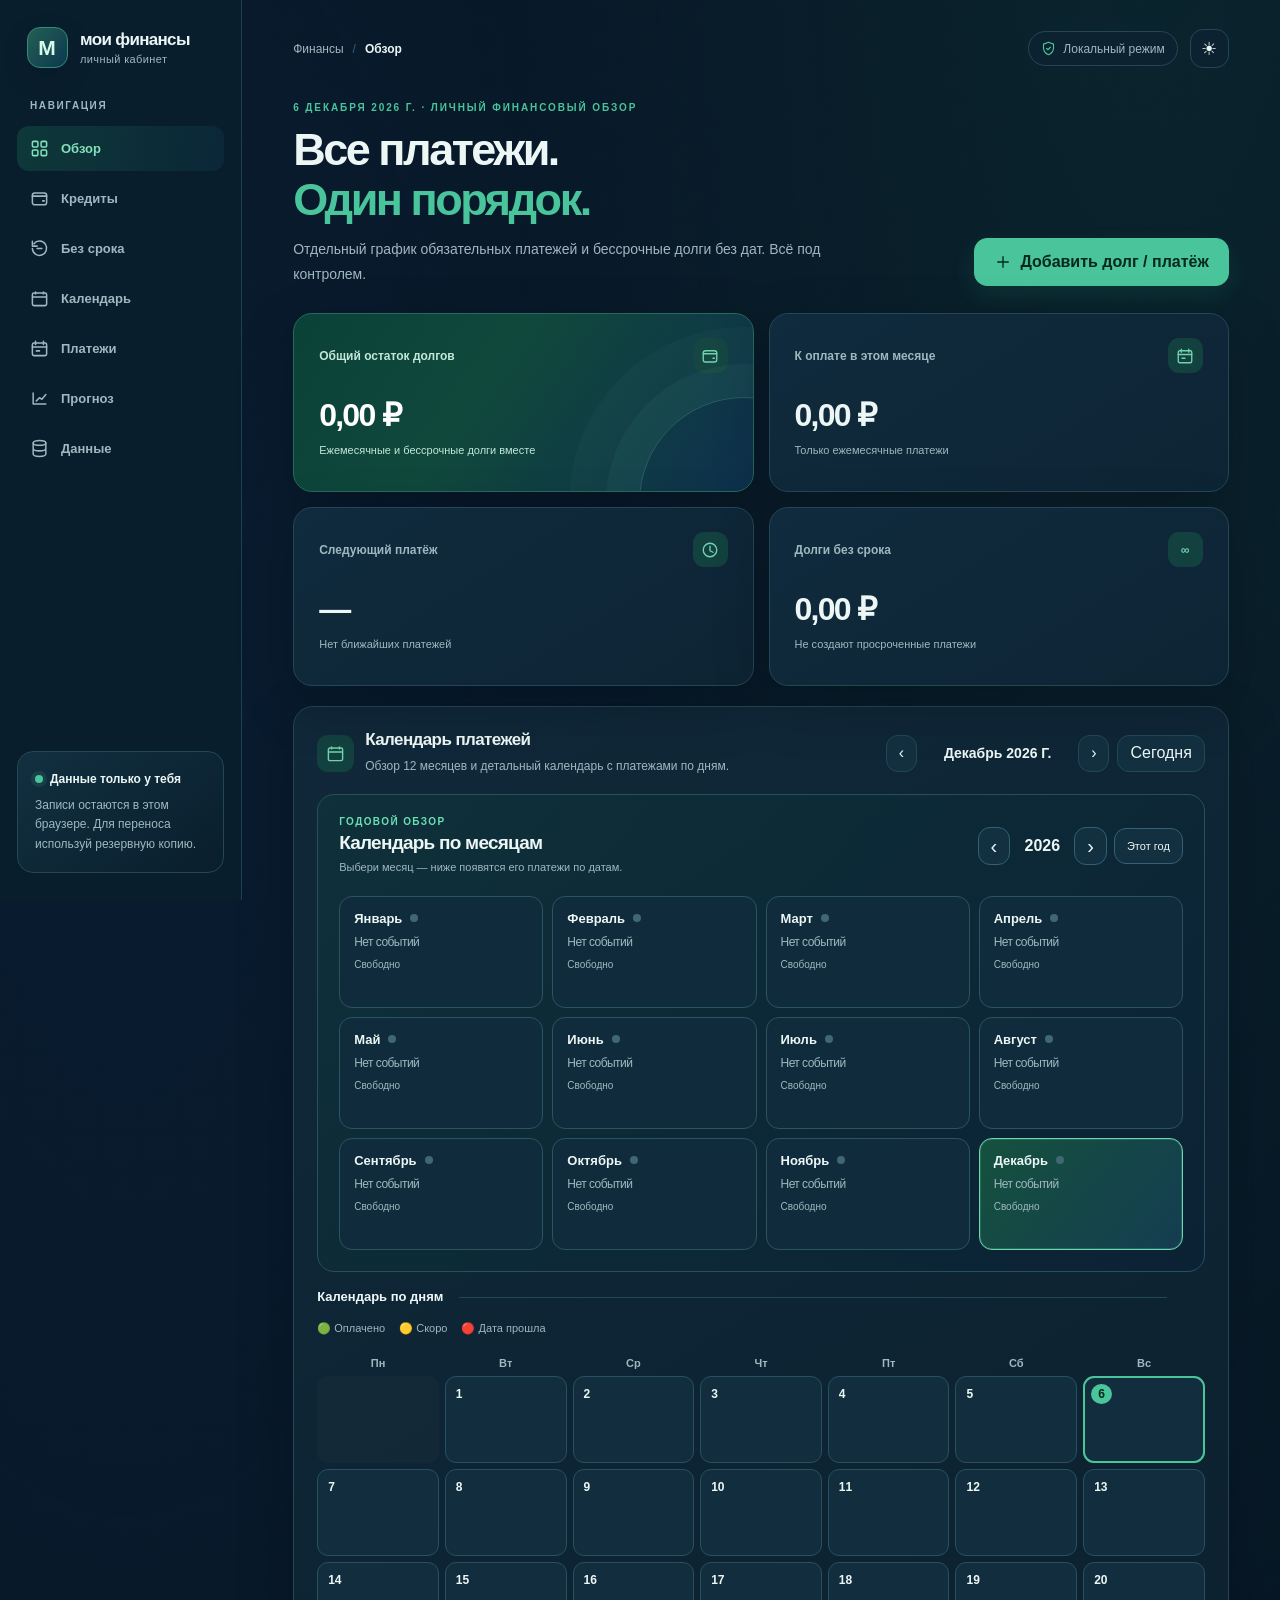
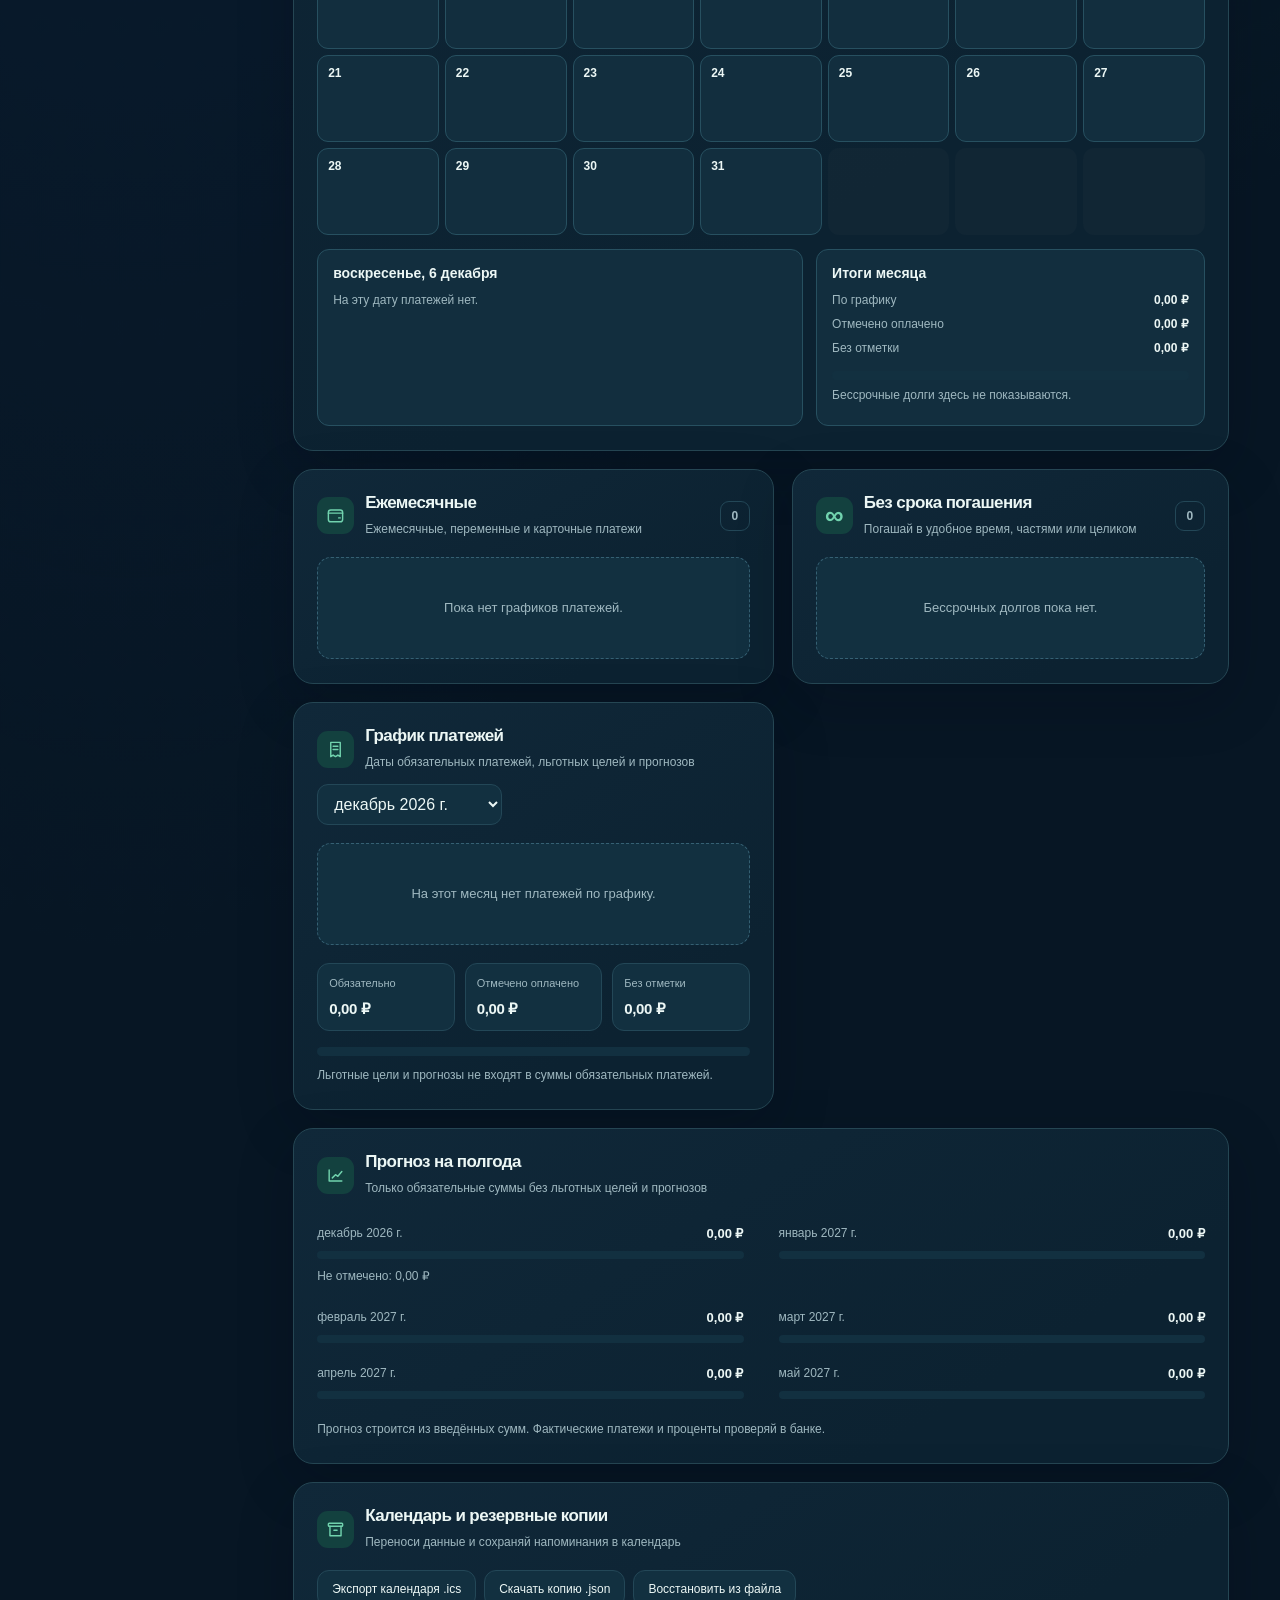
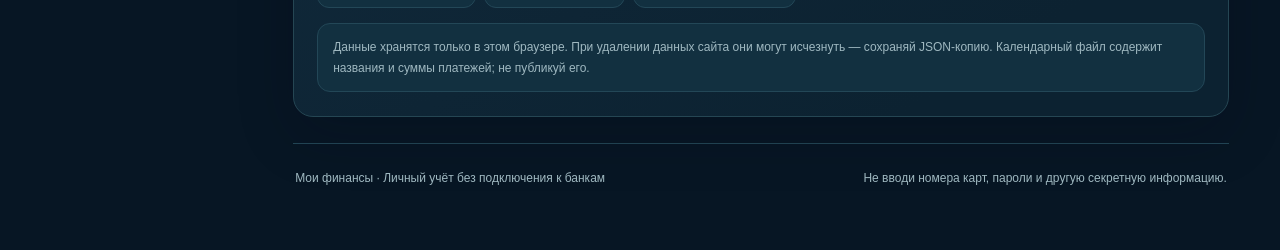
==== commit e0877733: "Fix Safari read-only assignment in alert and forecast rendering" ====
--- a/moi-finansy/index.html
+++ b/moi-finansy/index.html
@@ -382,15 +382,37 @@
 }
  let data;
  let storageError=false;
- try{const s=localStorage.getItem(KEY);data=s?validate(JSON.parse(s)):{credits:[],paid:{},repayments:[]}}
- catch(err){
-   if(localStorage.getItem(KEY)!==null){storageError=true;data={credits:[],paid:{},repayments:[]};setTimeout(()=>alert("Не удалось прочитать сохранённые данные. Создайте резервную копию текущего хранилища перед изменениями. Запись временно отключена: "+err.message),0)}
-   else data={credits:[],paid:{},repayments:[]};
+ try {
+   const stored=localStorage.getItem(KEY);
+   data=stored?validate(JSON.parse(stored)):{credits:[],paid:{},repayments:[]};
+ } catch(err) {
+   storageError=true;
+   data={credits:[],paid:{},repayments:[]};
+   console.error("Ошибка чтения хранилища",err);
+   setTimeout(()=>alert("Не удалось прочитать сохранённые данные. Чтобы не повредить старые записи, сохранение отключено.\nПричина: "+err.message),0);
  }
  function save(){
-   if(storageError){alert("Запись отключена из-за ошибки чтения данных. Не перезагружайте страницу и сделайте копию вручную.");return false}
-   try{localStorage.setItem(KEY,JSON.stringify(data));render();return true}
-   catch(err){alert("Не удалось сохранить данные на устройстве: "+err.message);return false}
+   if(storageError){
+     alert("Сохранение заблокировано: старые данные не удалось прочитать. Не перезаписывай их без резервной копии.");
+     return false;
+   }
+   let serialized;
+   try {
+     serialized=JSON.stringify(data);
+     localStorage.setItem(KEY,serialized);
+     if(localStorage.getItem(KEY)!==serialized)throw Error("Браузер не подтвердил запись в хранилище");
+   } catch(err) {
+     console.error("Ошибка локального хранения",err);
+     alert("Не удалось записать данные в браузер: "+err.message+"\nОткрой сайт в обычном Safari или Chrome, не в режиме инкогнито, и разреши хранение данных сайтов.");
+     return false;
+   }
+   try {
+     render();
+   } catch(err) {
+     console.error("Ошибка обновления интерфейса после сохранения",err);
+     alert("Данные УЖЕ СОХРАНЕНЫ в браузере, но при обновлении экрана возникла ошибка: "+err.message+"\nПопробуй обновить страницу. Повторно импортировать файл не нужно.");
+   }
+   return true;
  }
  const due=(c,y,m)=>new Date(y,m,Math.min(c.day,new Date(y,m+1,0).getDate()));
  const isActive=(c,d)=>c.type==="monthly"&&c.balance>0&&(!c.start||localDate(d)>=c.start)&&(!c.end||localDate(d)<=c.end);
@@ -562,7 +584,7 @@
  stats.append(grid,progress,node("p","Льготные цели и прогнозы не входят в суммы обязательных платежей.","note"));
 }
  function renderAlerts(){
- const root=$("alerts");root.replaceChildren(),now=today(),arr=[];
+ const root=$("alerts");root.replaceChildren();const now=today(),arr=[];
  for(let offset=0;offset<=1;offset++){
   const dt=new Date(now.getFullYear(),now.getMonth()+offset,1);
   for(const row of monthRows(dt.getFullYear(),dt.getMonth())){
@@ -578,7 +600,7 @@
  }
 }
  function renderForecast(){
- const root=$("forecast");root.replaceChildren(),now=today(),rows=[];
+ const root=$("forecast");root.replaceChildren();const now=today(),rows=[];
  for(let i=0;i<6;i++){
   const d=new Date(now.getFullYear(),now.getMonth()+i,1),all=monthRows(d.getFullYear(),d.getMonth());
   rows.push({d,planned:sumRequired(all),unmarked:sumRequired(all.filter(r=>!data.paid[r.key]))});
@@ -627,9 +649,14 @@
    try{
      if(file.size>2e6)throw Error("Файл слишком большой");
      const incoming=validate(JSON.parse(await file.text()));
-     if(confirm("Импорт заменит все текущие записи, график и историю погашений. Сначала сохрани резервную копию. Продолжить?")){
-       const old=data;data=incoming;storageError=false;
-       if(!save())data=old;
+     if(confirm("Импорт заменит все текущие записи, график и историю погашений. Если они тебе нужны, сначала сделай экспорт JSON. Продолжить?")){
+       const old=data,wasLocked=storageError;
+       data=incoming;storageError=false;
+       if(save()){
+         alert("Импорт завершён: "+incoming.credits.length+" обязательств. Данные сохранены только в этом браузере.");
+       } else {
+         data=old;storageError=wasLocked;
+       }
      }
    }catch(err){alert("Не удалось импортировать: "+err.message)}
    e.target.value="";
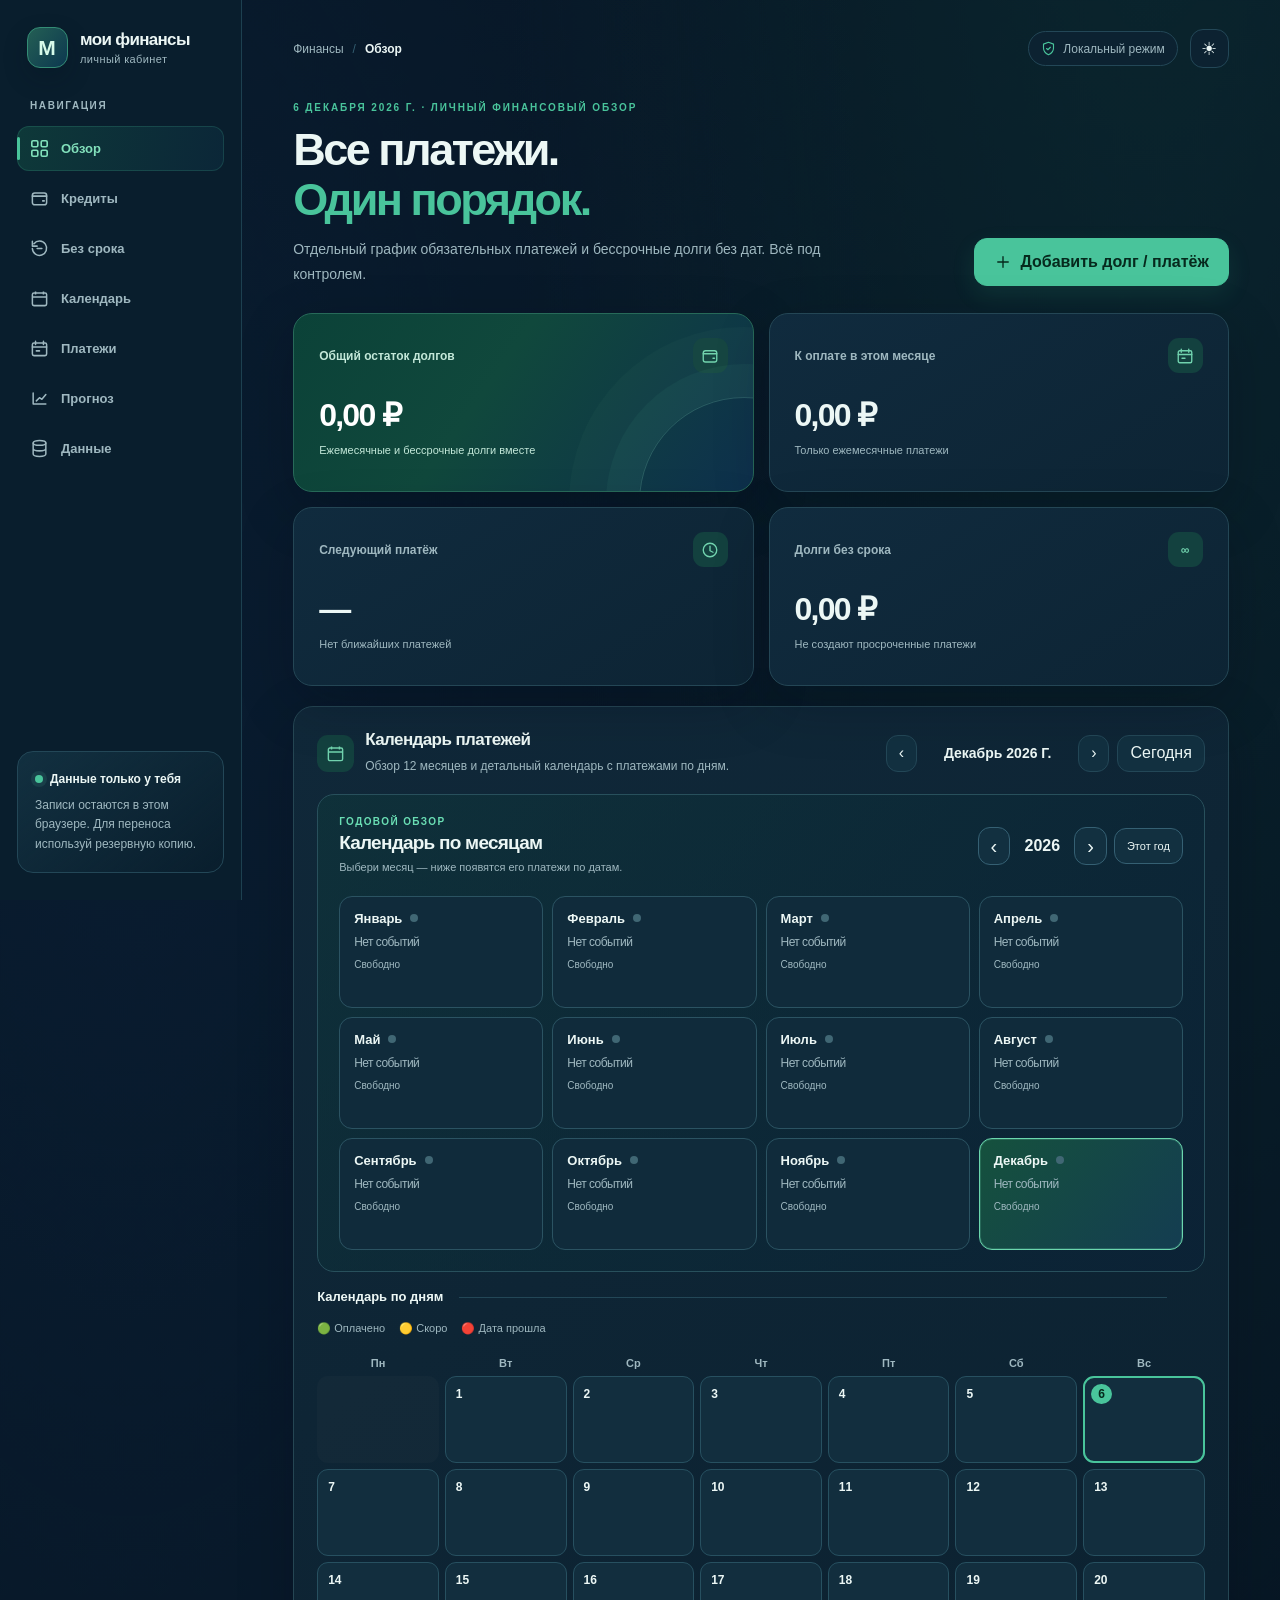
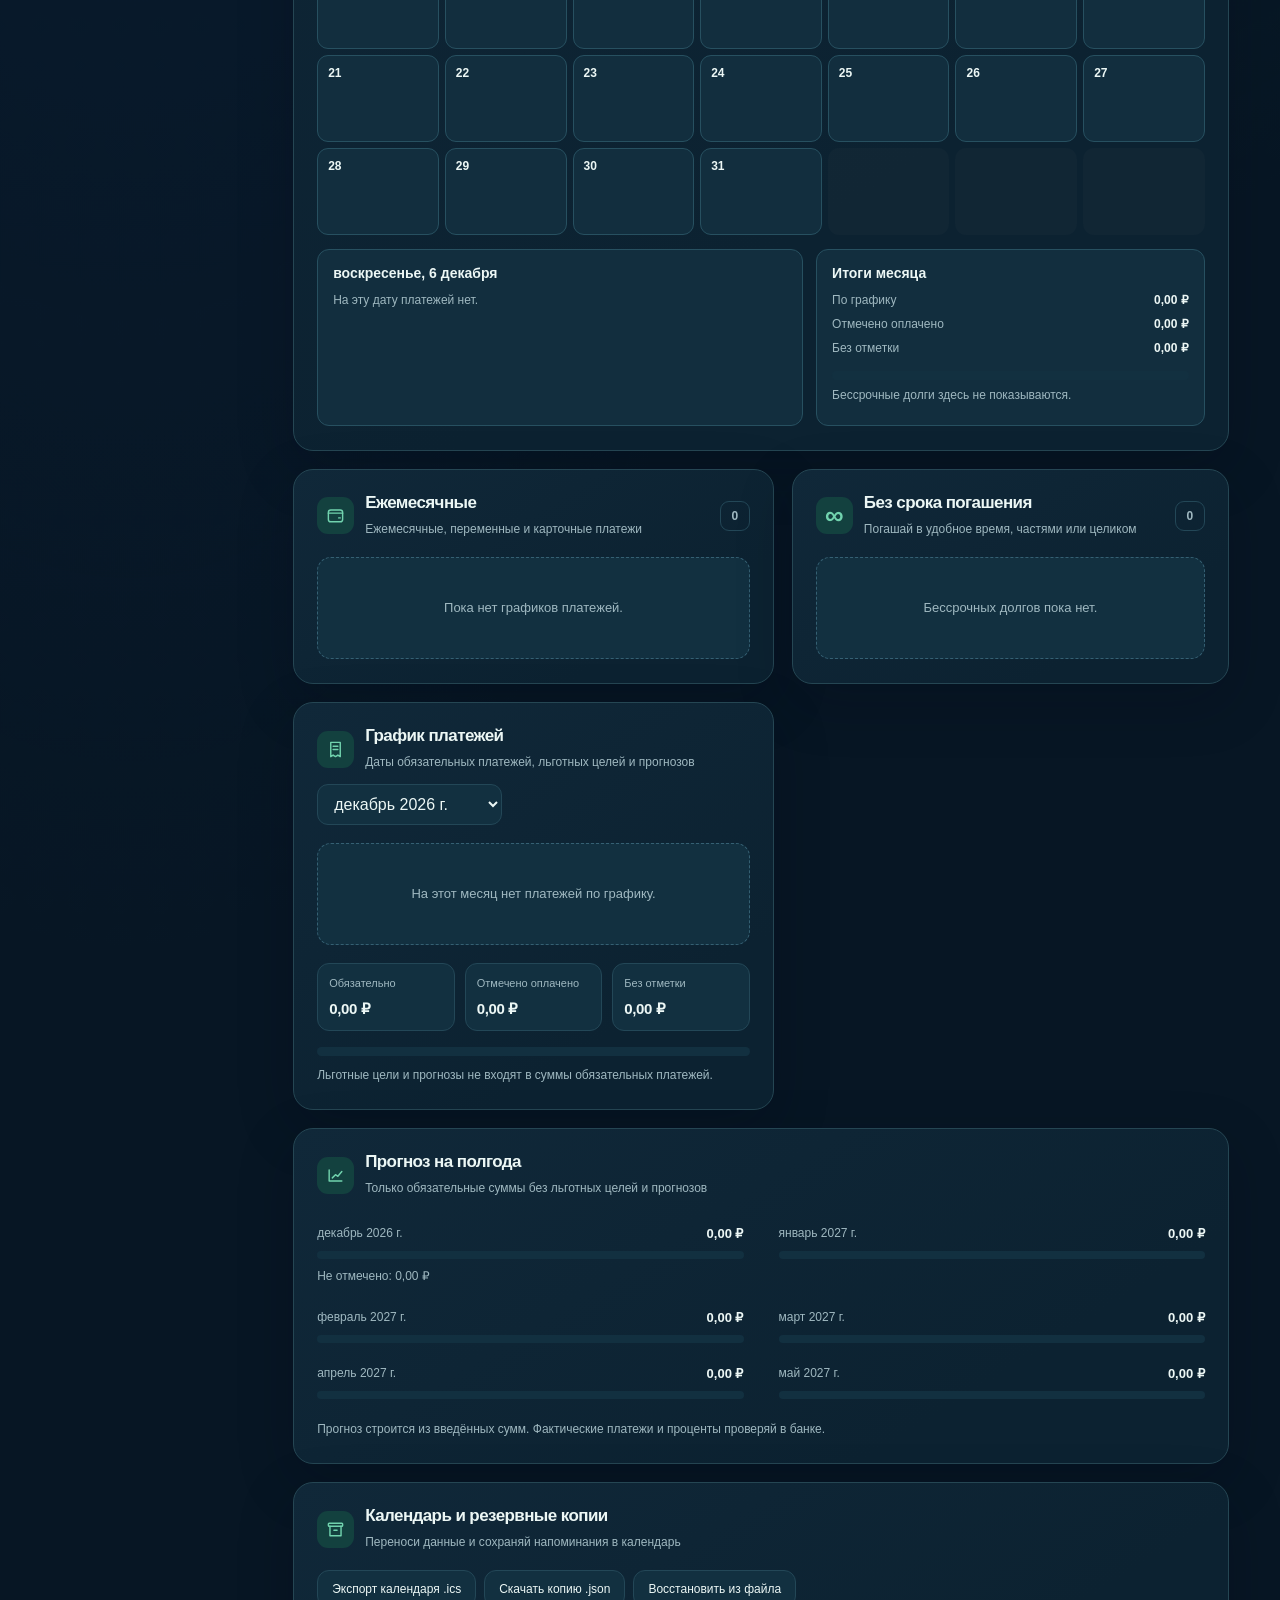
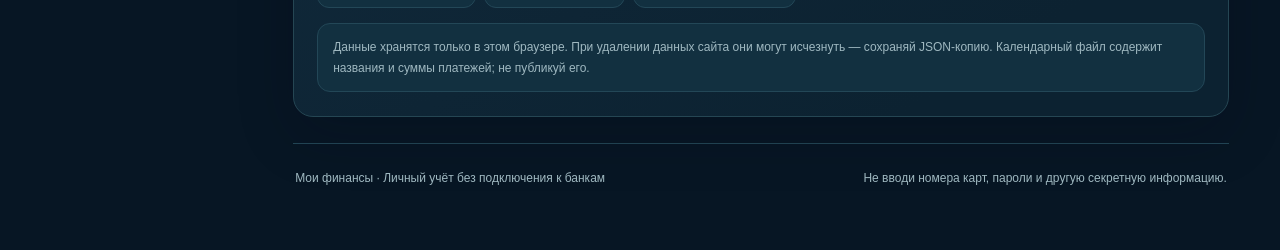
==== commit d20145ce: "Improve persistent navigation and section transitions" ====
--- a/moi-finansy/index.html
+++ b/moi-finansy/index.html
@@ -251,6 +251,36 @@
 .event-item button{padding:5px 9px;font-size:11px}.kind-name{font-size:11px;color:var(--muted);margin-top:6px}
 .debt-chip{display:inline-block;font-size:10px;color:var(--accent);border:1px solid var(--line-bright);padding:4px 7px;margin:5px 0;border-radius:12px}
 @media(max-width:660px){.event-controls{grid-template-columns:1fr}.event-kind{grid-column:auto}}
+
+/* Persistent navigation and section transitions */
+.sidebar{z-index:20;overflow-y:auto;overscroll-behavior:contain}
+.nav a{position:relative;transition:color .22s ease,background .22s ease,box-shadow .22s ease,transform .22s ease}
+.nav a::before{content:"";position:absolute;left:0;top:25%;height:50%;width:3px;border-radius:4px;background:var(--accent);opacity:0;transform:scaleY(.4);transition:opacity .22s ease,transform .22s ease}
+.nav a.active::before{opacity:1;transform:scaleY(1)}
+.nav a.active{box-shadow:inset 0 0 0 1px rgba(73,196,155,.18)}
+.nav a:hover svg,.nav a.active svg{transform:scale(1.08)}
+.nav svg{transition:transform .22s ease}
+[id$="Panel"],#overview{scroll-margin-top:24px}
+.panel.nav-arrival{animation:section-arrival .7s ease-out}
+@keyframes section-arrival{0%{box-shadow:0 0 0 2px rgba(73,196,155,.55),0 12px 38px rgba(73,196,155,.18)}100%{box-shadow:var(--shadow)}}
+@media(max-width:900px){
+ .sidebar{position:fixed;inset:auto 0 0;height:auto;padding:6px 8px calc(6px + env(safe-area-inset-bottom));display:block;border:0;border-top:1px solid var(--line);background:rgba(9,30,45,.96);box-shadow:0 -8px 30px rgba(0,8,22,.2);backdrop-filter:blur(16px)}
+ :root[data-theme=light] .sidebar{background:rgba(255,255,255,.96)}
+ .sidebar .brand,.side-bottom,.nav-group-title{display:none}
+ .nav{display:flex;flex-direction:row;gap:2px;padding:0;overflow-x:auto;overscroll-behavior-x:contain;scrollbar-width:thin}
+ .nav::-webkit-scrollbar{display:block;height:2px}.nav::-webkit-scrollbar-thumb{background:var(--line-bright);border-radius:2px}
+ .nav a{flex:1 0 56px;min-width:56px;min-height:54px;padding:6px 3px;display:flex;flex-direction:column;justify-content:center;gap:4px;text-align:center;font-size:10px;line-height:1.15;white-space:nowrap;border-radius:10px}
+ .nav a::before{left:25%;top:0;height:3px;width:50%;transform:scaleX(.4)}
+ .nav a.active::before{transform:scaleX(1)}
+ .nav svg{width:18px;height:18px}
+ .content{padding-bottom:calc(88px + env(safe-area-inset-bottom))}
+}
+@media(prefers-reduced-motion:reduce){
+ html{scroll-behavior:auto}
+ .nav a,.nav a::before,.nav svg{transition:none}
+ .panel.nav-arrival{animation:none}
+}
+
 </style></head><body>
 <div class="shell">
 <aside class="sidebar" aria-label="Навигация">
@@ -769,7 +799,7 @@
         const current=today(),monthly=monthRows(overviewYear,m);
         selected=current.getFullYear()===overviewYear&&current.getMonth()===m?current.getDate():(monthly[0]?.d.getDate()||1);
         draw();
-        $("calMonth").scrollIntoView({behavior:"smooth",block:"center"});
+        $("calMonth").scrollIntoView({behavior:matchMedia("(prefers-reduced-motion: reduce)").matches?"auto":"smooth",block:"center"});
       };
       root.append(el);
     }
@@ -804,9 +834,72 @@
  });
  document.getElementById("todayText").textContent=
    new Date().toLocaleDateString("ru-RU",{day:"numeric",month:"long",year:"numeric"})+" · Личный финансовый обзор";
- const links=[...document.querySelectorAll(".nav a")];
- links.forEach(a=>a.addEventListener("click",()=>{
-   links.forEach(x=>x.classList.toggle("active",x===a));
- }));
+ const nav=document.querySelector(".nav");
+ const links=[...nav.querySelectorAll("a")];
+ const sections=links.map(link=>({link,section:document.getElementById(link.hash.slice(1))})).filter(item=>item.section);
+ const reduced=matchMedia("(prefers-reduced-motion: reduce)");
+ const breadcrumb=document.querySelector(".breadcrumb strong");
+ let active=links[0], navigating=false, settleTimer, scrollFrame;
+ function activate(link){
+   if(!link)return;
+   active=link;
+   links.forEach(item=>{
+     const selected=item===link;
+     item.classList.toggle("active",selected);
+     if(selected)item.setAttribute("aria-current","location");else item.removeAttribute("aria-current");
+   });
+   breadcrumb.textContent=link.textContent.trim();
+   if(matchMedia("(max-width: 900px)").matches){
+     nav.scrollTo({left:link.offsetLeft-nav.offsetLeft-(nav.clientWidth-link.offsetWidth)/2,behavior:reduced.matches?"auto":"smooth"});
+   }
+ }
+ function arrival(link){
+   const section=document.getElementById(link.hash.slice(1));
+   if(!section||reduced.matches)return;
+   section.classList.remove("nav-arrival");
+   void section.offsetWidth;
+   section.classList.add("nav-arrival");
+ }
+ function updateFromScroll(){
+   if(navigating)return;
+   const threshold=Math.min(180,window.innerHeight*.25);
+   const passed=sections.filter(item=>item.section.id!=="overview"&&item.section.getBoundingClientRect().top<=threshold)
+     .sort((a,b)=>a.section.getBoundingClientRect().top-b.section.getBoundingClientRect().top);
+   if(!passed.length){activate(links[0]);return}
+   const top=passed[passed.length-1].section.getBoundingClientRect().top;
+   const peers=passed.filter(item=>Math.abs(item.section.getBoundingClientRect().top-top)<8);
+   const choice=peers.find(item=>item.link===active)||peers[0];
+   activate(choice.link);
+ }
+ function finishNavigation(){
+   navigating=false;
+   arrival(active);
+ }
+ function beginNavigation(link){
+   navigating=true;
+   activate(link);
+   clearTimeout(settleTimer);
+   settleTimer=setTimeout(finishNavigation,reduced.matches?100:1100);
+ }
+ links.forEach(link=>link.addEventListener("click",()=>beginNavigation(link)));
+ document.querySelector(".brand").addEventListener("click",()=>beginNavigation(links[0]));
+ window.addEventListener("scroll",()=>{
+   if(navigating){
+     clearTimeout(settleTimer);
+     settleTimer=setTimeout(finishNavigation,140);
+   }else if(!scrollFrame){
+     scrollFrame=requestAnimationFrame(()=>{scrollFrame=0;updateFromScroll()});
+   }
+ },{passive:true});
+ // A manual gesture takes control immediately instead of waiting for a smooth jump.
+ ["wheel","touchstart"].forEach(type=>window.addEventListener(type,()=>{
+   if(navigating){navigating=false;clearTimeout(settleTimer)}
+ },{passive:true}));
+ window.addEventListener("hashchange",()=>{
+   const item=sections.find(entry=>entry.link.hash===location.hash);
+   if(item)beginNavigation(item.link);
+ });
+ const initial=sections.find(item=>item.link.hash===location.hash);
+ if(initial)activate(initial.link);else updateFromScroll();
 })();
 </script></body></html>
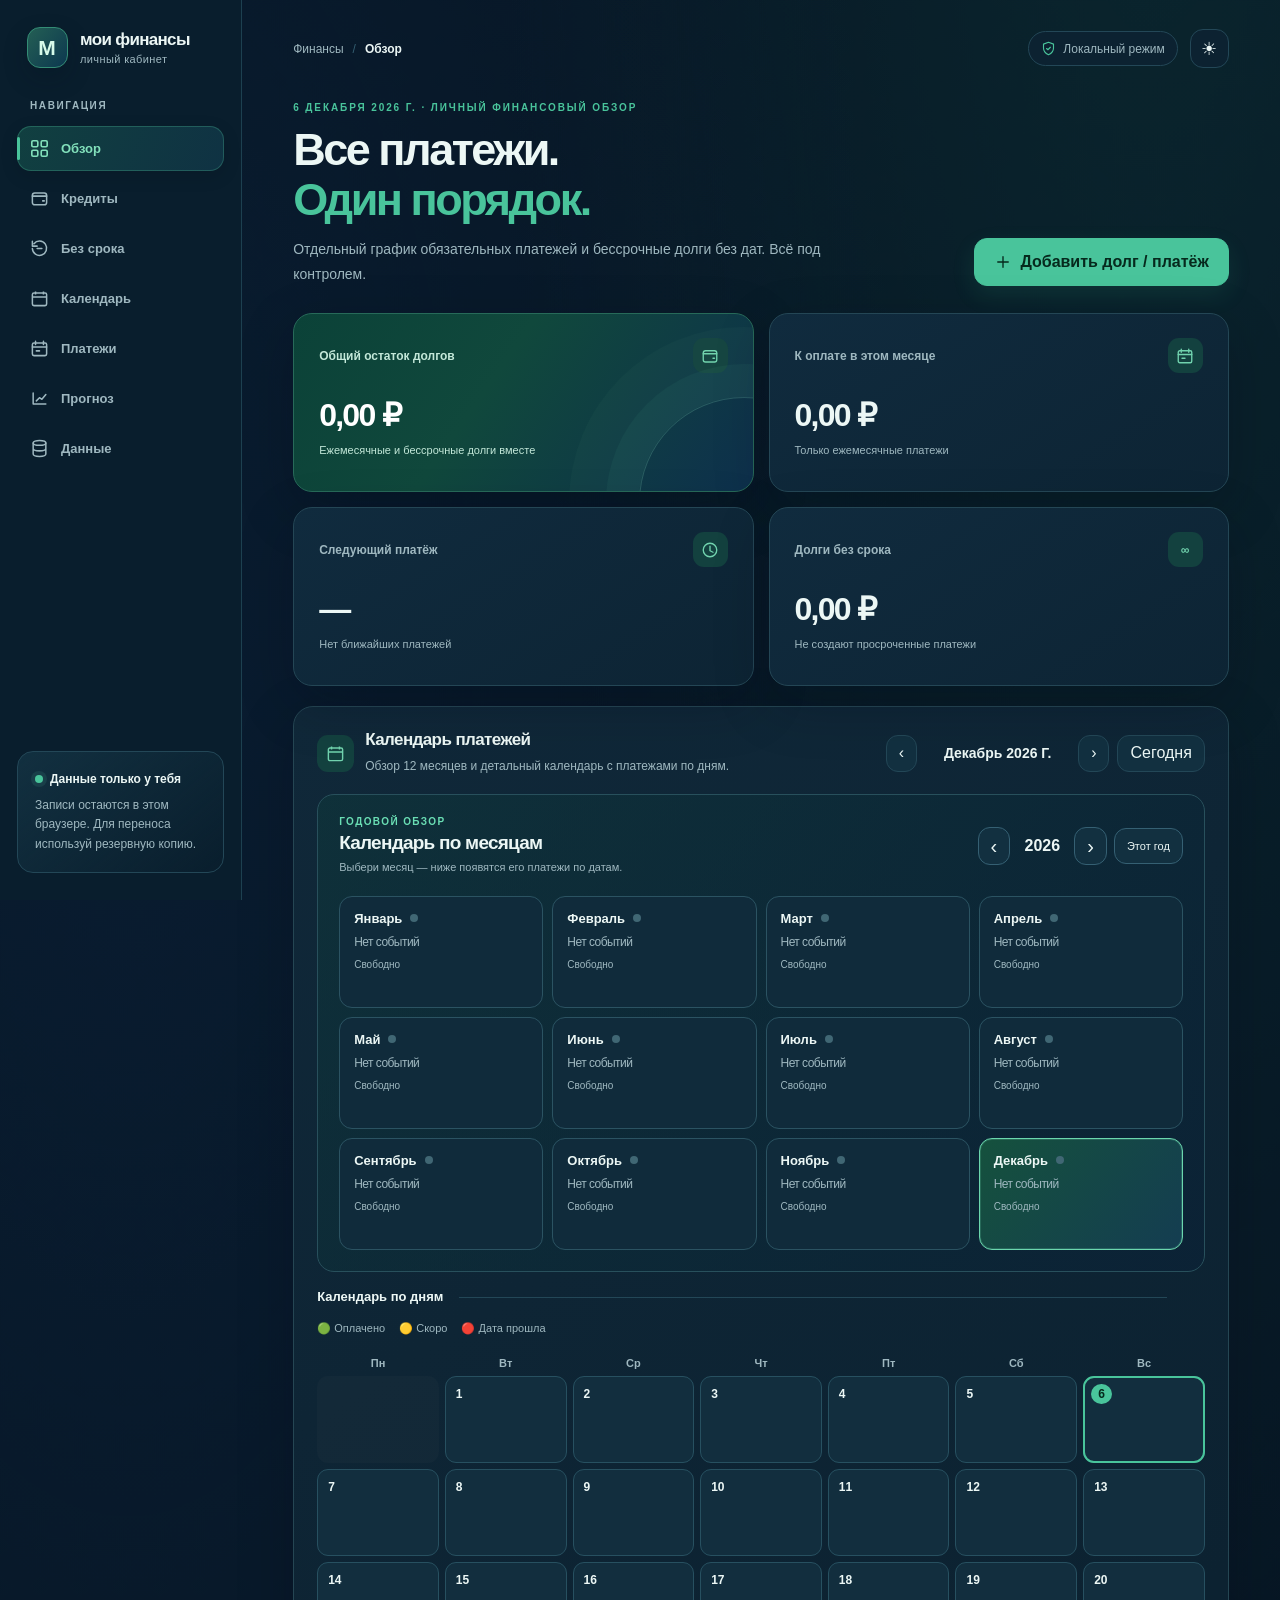
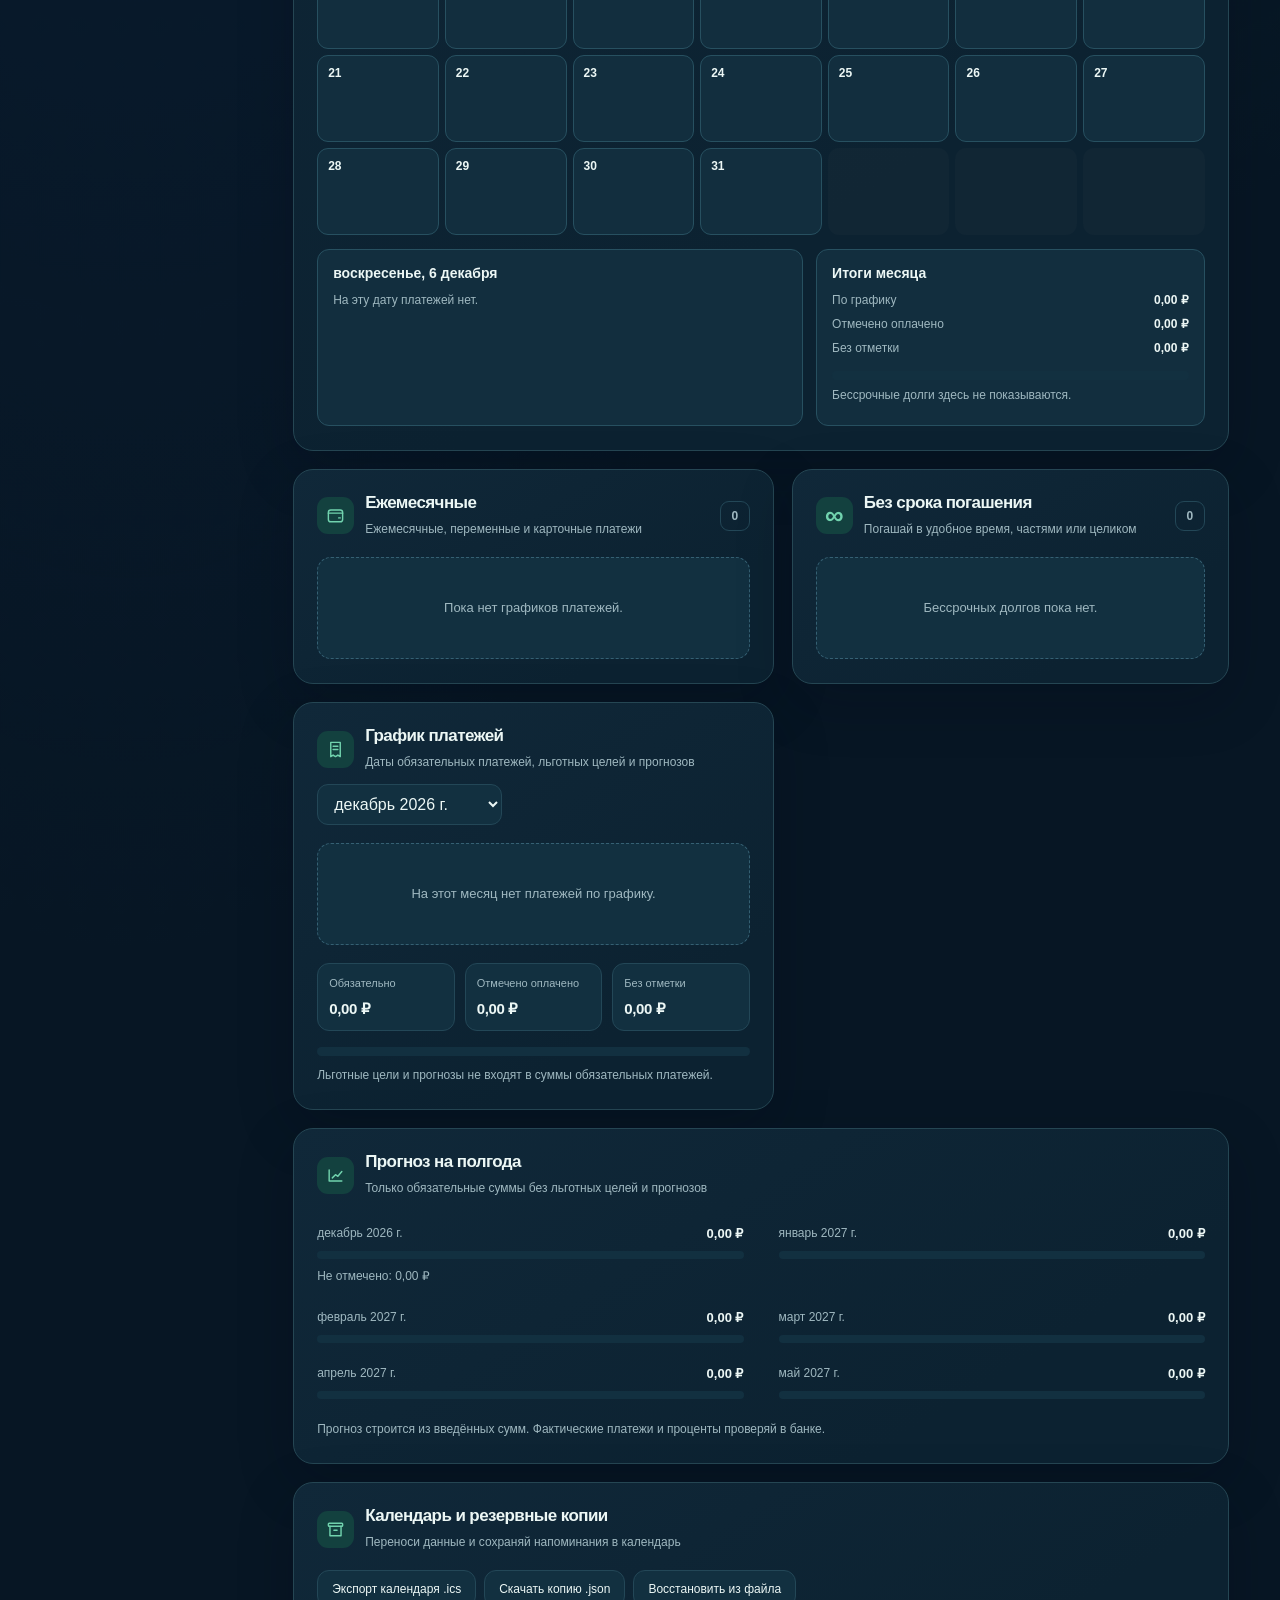
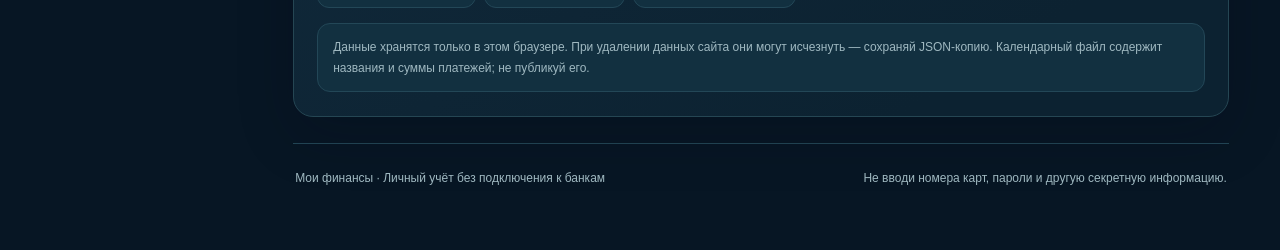
==== commit 1f34baf5: "Add fluid navigation indicator" ====
--- a/moi-finansy/index.html
+++ b/moi-finansy/index.html
@@ -281,6 +281,31 @@
  .panel.nav-arrival{animation:none}
 }
 
+/* The active surface moves between links like a soft drop. The ordinary
+   active background remains as a fallback if scripting is unavailable. */
+.nav{position:relative;isolation:isolate}
+.nav a{z-index:1}
+.nav-indicator{position:absolute;top:0;left:0;z-index:0;pointer-events:none;opacity:0;
+  width:0;height:0;transform:translate(0,0);transition:transform .55s cubic-bezier(.22,1,.36,1),width .55s cubic-bezier(.22,1,.36,1),height .55s cubic-bezier(.22,1,.36,1),opacity .15s}
+.nav-indicator::after{content:"";position:absolute;inset:0;border-radius:14px;
+  background:linear-gradient(110deg,rgba(33,134,105,.32),rgba(22,72,91,.48));
+  box-shadow:inset 0 0 0 1px rgba(91,220,173,.24),0 5px 18px rgba(0,0,0,.12)}
+.nav-indicator::before{content:"";position:absolute;z-index:1;left:0;top:25%;height:50%;width:3px;border-radius:4px;background:var(--accent)}
+:root[data-theme=light] .nav-indicator::after{background:linear-gradient(110deg,#d2f2e3,#e6f5ee);box-shadow:inset 0 0 0 1px rgba(12,116,88,.19),0 5px 18px rgba(12,116,88,.08)}
+.nav.has-indicator a.active,.nav.has-indicator a.active:hover{background:transparent;box-shadow:none}
+.nav.has-indicator a.active::before{opacity:0}
+.nav-indicator.ready{opacity:1}
+.nav-indicator.moving::after{animation:drop-vertical .55s cubic-bezier(.22,1,.36,1)}
+@keyframes drop-vertical{0%,100%{transform:scale(1);border-radius:14px}35%{transform:scale(.96,1.16);border-radius:22px}70%{transform:scale(1.02,.96)}}
+@keyframes drop-horizontal{0%,100%{transform:scale(1);border-radius:10px}35%{transform:scale(1.14,.93);border-radius:20px}70%{transform:scale(.97,1.04)}}
+@media(max-width:900px){
+ .nav-indicator::before{left:25%;top:0;width:50%;height:3px}
+ .nav-indicator::after{border-radius:10px}
+ .nav-indicator.moving::after{animation-name:drop-horizontal}
+}
+@media(prefers-reduced-motion:reduce){.nav-indicator{transition:none}.nav-indicator.moving::after{animation:none}}
+
+
 </style></head><body>
 <div class="shell">
 <aside class="sidebar" aria-label="Навигация">
@@ -839,10 +864,35 @@
  const sections=links.map(link=>({link,section:document.getElementById(link.hash.slice(1))})).filter(item=>item.section);
  const reduced=matchMedia("(prefers-reduced-motion: reduce)");
  const breadcrumb=document.querySelector(".breadcrumb strong");
- let active=links[0], navigating=false, settleTimer, scrollFrame;
+ const indicator=document.createElement("span");
+ indicator.className="nav-indicator";
+ indicator.setAttribute("aria-hidden","true");
+ nav.prepend(indicator);
+ nav.classList.add("has-indicator");
+ let active=links[0], indicatorLink=null, navigating=false, settleTimer, scrollFrame;
+ function placeIndicator(link,animate=true){
+   if(!link)return;
+   // Link offsets are relative to the positioned nav, including its scrollable content.
+   const changed=indicatorLink!==link;
+   if(!animate)indicator.style.transition="none";
+   indicator.style.width=link.offsetWidth+"px";
+   indicator.style.height=link.offsetHeight+"px";
+   indicator.style.transform=`translate(${link.offsetLeft}px, ${link.offsetTop}px)`;
+   if(changed&&animate&&!reduced.matches){
+     indicator.classList.remove("moving");
+     void indicator.offsetWidth;
+     indicator.classList.add("moving");
+   }
+   indicatorLink=link;
+   indicator.classList.add("ready");
+   if(!animate){void indicator.offsetWidth;indicator.style.transition=""}
+ }
+ window.addEventListener("resize",()=>placeIndicator(active,false),{passive:true});
+ if(document.fonts&&document.fonts.ready)document.fonts.ready.then(()=>placeIndicator(active,false));
  function activate(link){
    if(!link)return;
    active=link;
+   placeIndicator(link,indicatorLink!==null);
    links.forEach(item=>{
      const selected=item===link;
      item.classList.toggle("active",selected);
@@ -850,7 +900,7 @@
    });
    breadcrumb.textContent=link.textContent.trim();
    if(matchMedia("(max-width: 900px)").matches){
-     nav.scrollTo({left:link.offsetLeft-nav.offsetLeft-(nav.clientWidth-link.offsetWidth)/2,behavior:reduced.matches?"auto":"smooth"});
+     nav.scrollTo({left:link.offsetLeft-(nav.clientWidth-link.offsetWidth)/2,behavior:reduced.matches?"auto":"smooth"});
    }
  }
  function arrival(link){
